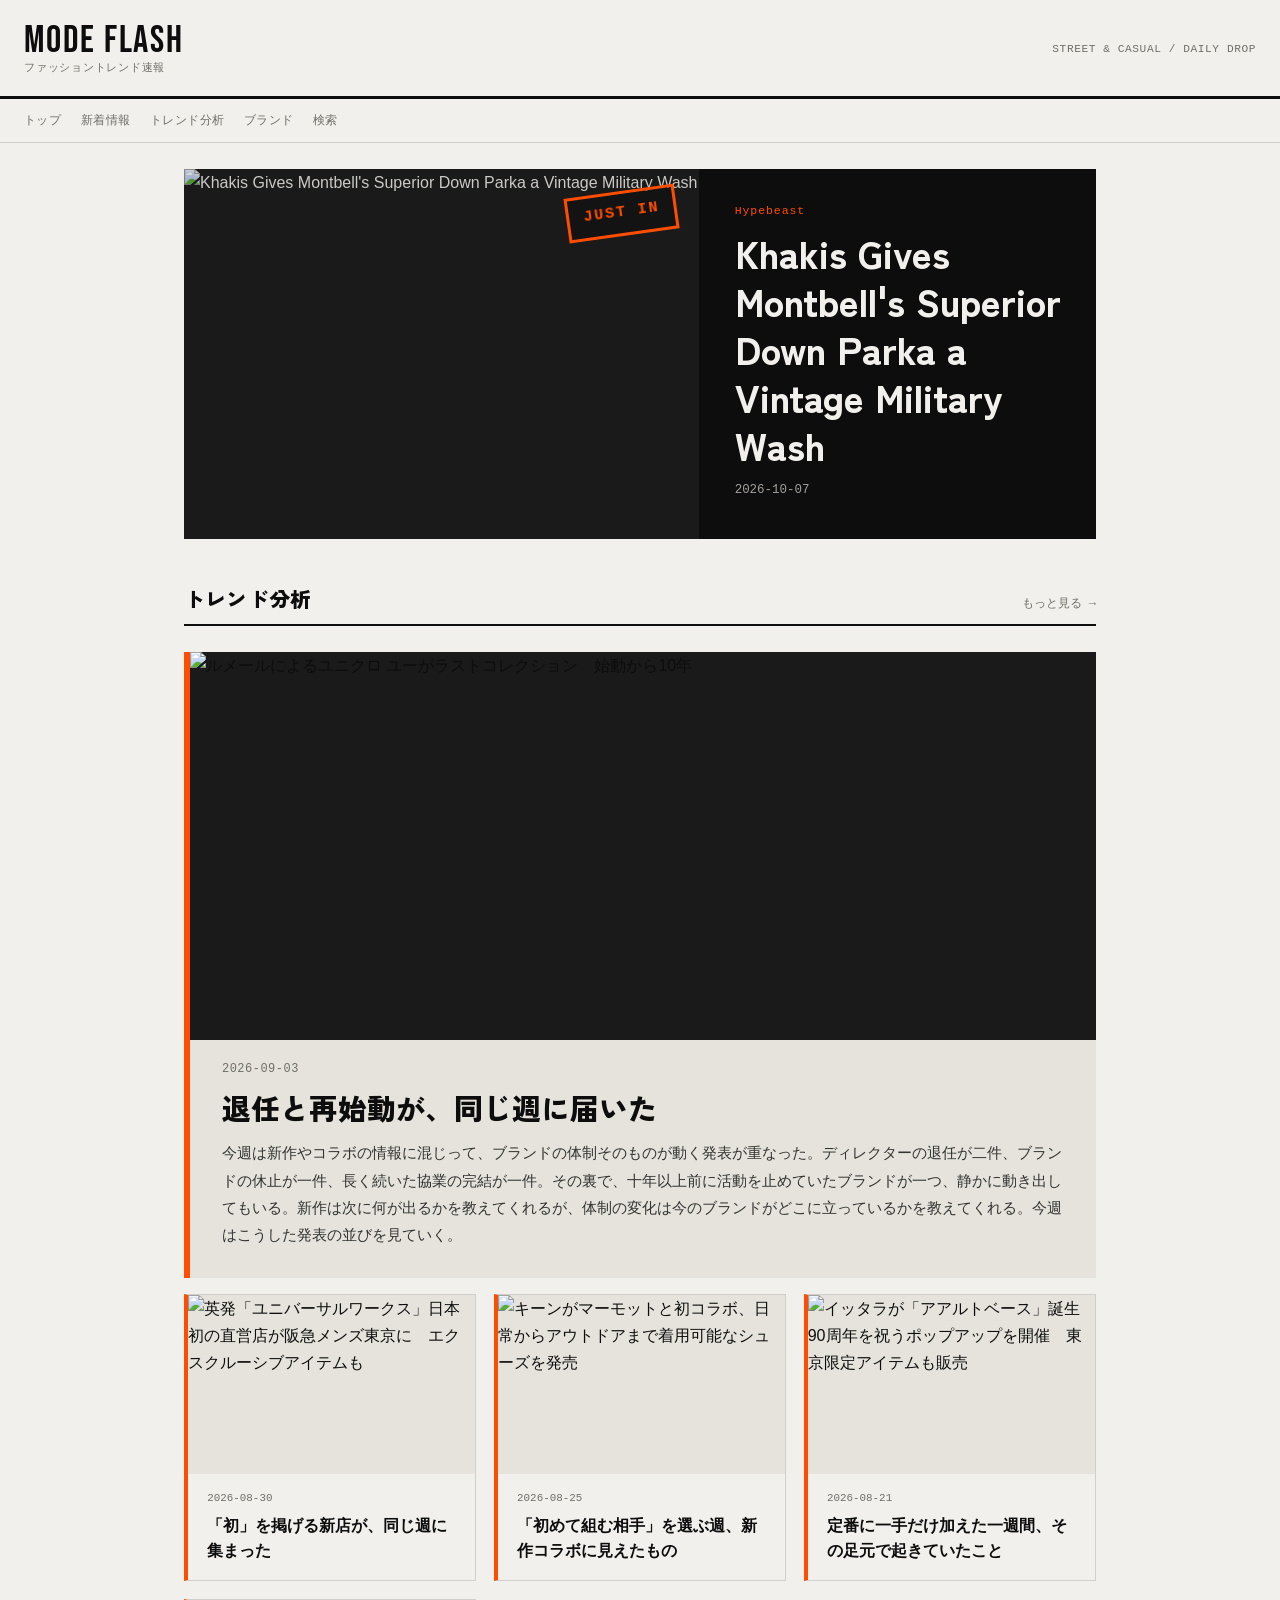
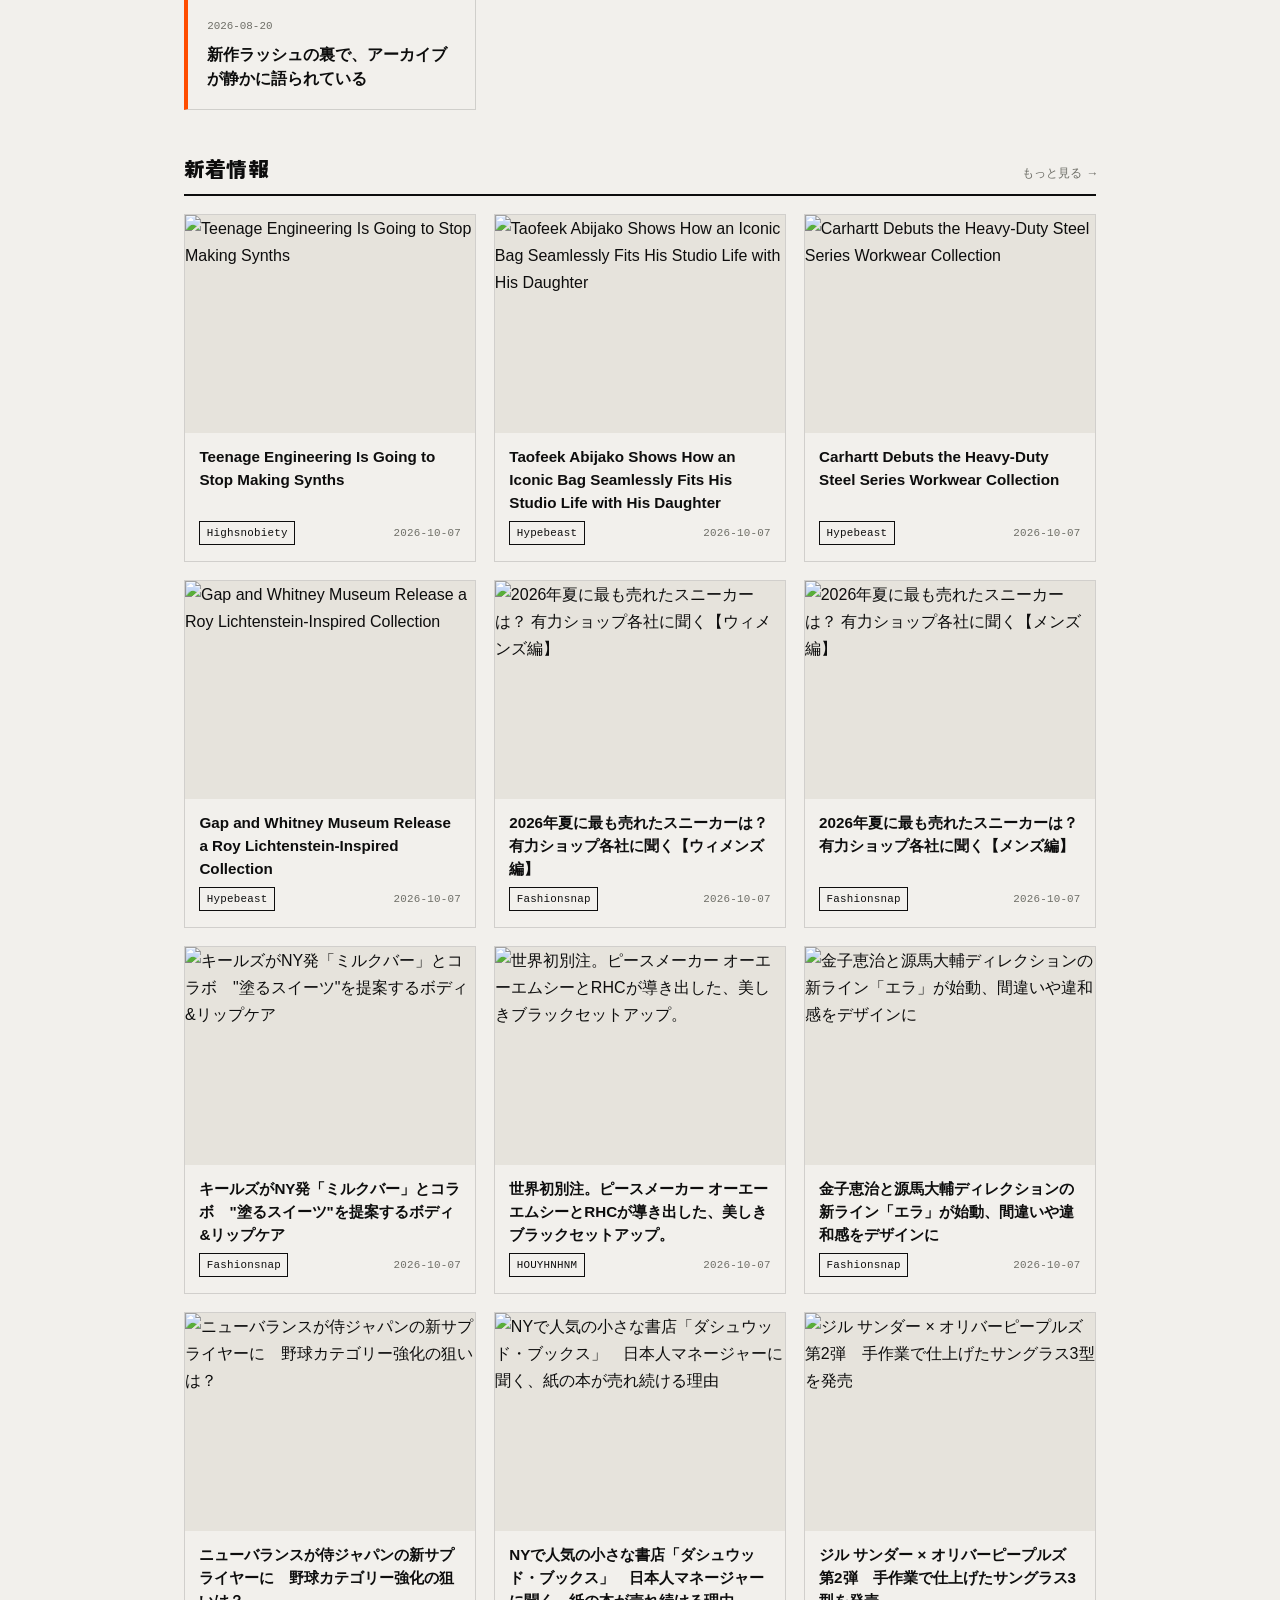
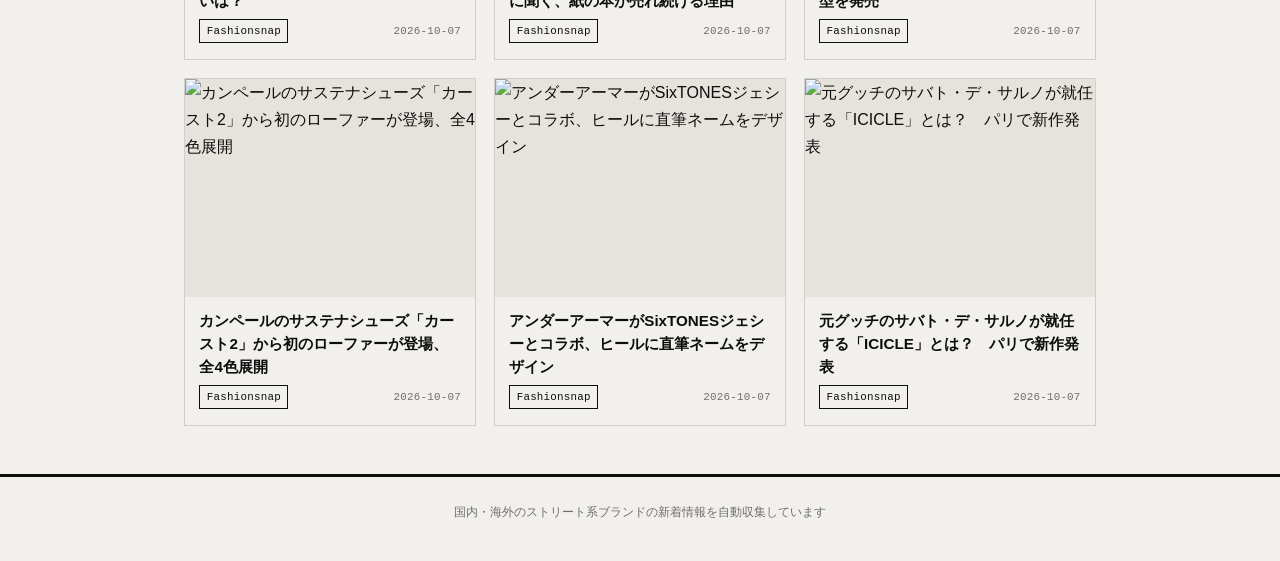
==== docs/index.html @ 109016de "chore: update feed data and rebuild site" ====
<!doctype html>
<html lang="ja">
<head>
<meta charset="utf-8">
<meta name="viewport" content="width=device-width, initial-scale=1">
<title>MODE FLASH | ファッショントレンド速報</title>
<link rel="preconnect" href="https://fonts.googleapis.com">
<link rel="preconnect" href="https://fonts.gstatic.com" crossorigin>
<link href="https://fonts.googleapis.com/css2?family=Bebas+Neue&family=Zen+Kaku+Gothic+New:wght@900&display=swap" rel="stylesheet">
<link rel="stylesheet" href="static/style.css">
<noscript><style>.section-head{opacity:1!important;transform:none!important;}</style></noscript>
</head>
<body>
<header class="site-header">
  <a class="brand" href="index.html">
    <span class="brand-en">MODE FLASH</span>
    <span class="brand-ja">ファッショントレンド速報</span>
  </a>
  <span class="tagline">STREET &amp; CASUAL / DAILY DROP</span>
</header>
<nav class="site-nav">
  <a href="index.html">トップ</a>
  <a href="feed.html">新着情報</a>
  <a href="trends/index.html">トレンド分析</a>
  <a href="brands.html">ブランド</a>
  <a href="search.html">検索</a>
</nav>
<main>



<a class="hero" href="https://hypebeast.com/2026/10/khakis-montbell-superior-down-parka-mist-grey">
  <div class="hero-media">
    <img src="https://image-cdn.hypb.st/https%3A%2F%2Fhypebeast.com%2Fimage%2F2026%2F10%2F07%2Fkhakis-montbell-superior-down-parka-fw26-feature-image.jpg?w=800&amp;cbr=1&amp;q=90&amp;fit=max" alt="Khakis Gives Montbell&#39;s Superior Down Parka a Vintage Military Wash">
    <span class="stamp">JUST IN</span>
  </div>
  <div class="hero-body">
    <div class="eyebrow">Hypebeast</div>
    <h1>Khakis Gives Montbell&#39;s Superior Down Parka a Vintage Military Wash</h1>
    <div class="meta">2026-10-07</div>
  </div>
</a>


<div class="section-head">
  <h2>トレンド分析</h2>
  <a class="more" href="trends/index.html">もっと見る →</a>
</div>

<a class="trend-feature" href="trends/2026-09-03-departures-and-a-return.html">
  
  <div class="trend-feature-media">
    <img src="https://fashionsnap-assets.com/asset/format=auto,fit=crop,width=300,height=300/article/images/2026/08/7647b70d-339c-496a-869c-0d70b490a68e.jpg" alt="ルメールによるユニクロ ユーがラストコレクション　始動から10年">
  </div>
  
  <div class="trend-feature-date">2026-09-03</div>
  <div class="trend-feature-title">退任と再始動が、同じ週に届いた</div>
  <p class="trend-feature-lead">今週は新作やコラボの情報に混じって、ブランドの体制そのものが動く発表が重なった。ディレクターの退任が二件、ブランドの休止が一件、長く続いた協業の完結が一件。その裏で、十年以上前に活動を止めていたブランドが一つ、静かに動き出してもいる。新作は次に何が出るかを教えてくれるが、体制の変化は今のブランドがどこに立っているかを教えてくれる。今週はこうした発表の並びを見ていく。</p>
</a>

<div class="trend-grid trend-grid-sub">

  <a class="trend-card" href="trends/2026-08-30-new-store-firsts.html">
    
    <div class="trend-card-media">
      <img src="https://fashionsnap-assets.com/asset/format=auto,fit=crop,width=300,height=300/article/images/2026/08/5761f902-e6f3-4b2c-84cb-f941f22e2ea0.jpg" alt="英発「ユニバーサルワークス」日本初の直営店が阪急メンズ東京に　エクスクルーシブアイテムも">
    </div>
    
    <div class="trend-date">2026-08-30</div>
    <div class="trend-title">「初」を掲げる新店が、同じ週に集まった</div>
  </a>

  <a class="trend-card" href="trends/2026-08-25-first-time-partners.html">
    
    <div class="trend-card-media">
      <img src="https://fashionsnap-assets.com/asset/format=auto,fit=crop,width=300,height=300/article/images/2026/08/4757ddfc-91b9-437f-a476-ecc359ba620a.jpg" alt="キーンがマーモットと初コラボ、日常からアウトドアまで着用可能なシューズを発売">
    </div>
    
    <div class="trend-date">2026-08-25</div>
    <div class="trend-title">「初めて組む相手」を選ぶ週、新作コラボに見えたもの</div>
  </a>

  <a class="trend-card" href="trends/2026-08-21-standard-revisited.html">
    
    <div class="trend-card-media">
      <img src="https://fashionsnap-assets.com/asset/format=auto,fit=crop,width=300,height=300/article/images/2026/08/378878a3-6086-4405-aa85-360e7c5d0006.jpeg" alt="イッタラが「アアルトベース」誕生90周年を祝うポップアップを開催　東京限定アイテムも販売">
    </div>
    
    <div class="trend-date">2026-08-21</div>
    <div class="trend-title">定番に一手だけ加えた一週間、その足元で起きていたこと</div>
  </a>

  <a class="trend-card" href="trends/2026-08-20-archive-revival.html">
    
    <div class="trend-date">2026-08-20</div>
    <div class="trend-title">新作ラッシュの裏で、アーカイブが静かに語られている</div>
  </a>

</div>



<div class="section-head">
  <h2>新着情報</h2>
  <a class="more" href="feed.html">もっと見る →</a>
</div>
<div class="card-grid">

  <a class="card" href="https://www.highsnobiety.com/p/teenage-engineering-interview/">
    <div class="thumb">
      <img src="https://www.highsnobiety.com/static-assets/dato/1791379503-260609-te0754.jpg" alt="Teenage Engineering Is Going to Stop Making Synths">
    </div>
    <div class="card-body">
      <div class="card-title">Teenage Engineering Is Going to Stop Making Synths</div>
      <div class="card-meta">
        <span class="source-badge">Highsnobiety</span>
        <span>2026-10-07</span>
      </div>
    </div>
  </a>

  <a class="card" href="https://hypebeast.com/2026/10/target-taofeek-abijakot-family-life">
    <div class="thumb">
      <img src="https://image-cdn.hypb.st/https%3A%2F%2Fhypebeast.com%2Fimage%2F2026%2F10%2F02%2Ftarget-taofeek-main.jpg?w=800&amp;cbr=1&amp;q=90&amp;fit=max" alt="Taofeek Abijako Shows How an Iconic Bag Seamlessly Fits His Studio Life with His Daughter">
    </div>
    <div class="card-body">
      <div class="card-title">Taofeek Abijako Shows How an Iconic Bag Seamlessly Fits His Studio Life with His Daughter</div>
      <div class="card-meta">
        <span class="source-badge">Hypebeast</span>
        <span>2026-10-07</span>
      </div>
    </div>
  </a>

  <a class="card" href="https://hypebeast.com/2026/10/carhartt-heavy-duty-steel-series-workwear-collection-release-info">
    <div class="thumb">
      <img src="https://image-cdn.hypb.st/https%3A%2F%2Fhypebeast.com%2Fimage%2F2026%2F10%2F07%2Fcarhartt-heavy-duty-steel-series-workwear-collection-release-info-000.jpg?w=800&amp;cbr=1&amp;q=90&amp;fit=max" alt="Carhartt Debuts the Heavy-Duty Steel Series Workwear Collection">
    </div>
    <div class="card-body">
      <div class="card-title">Carhartt Debuts the Heavy-Duty Steel Series Workwear Collection</div>
      <div class="card-meta">
        <span class="source-badge">Hypebeast</span>
        <span>2026-10-07</span>
      </div>
    </div>
  </a>

  <a class="card" href="https://hypebeast.com/2026/10/gap-roy-lichtenstein-whitney-museum-like-new-collaboration-collection">
    <div class="thumb">
      <img src="https://image-cdn.hypb.st/https%3A%2F%2Fhypebeast.com%2Fimage%2F2026%2F10%2F07%2Fgap-whitney-roy-lichtenstein-like-new-collaboration-collection-0-1.jpg?w=800&amp;cbr=1&amp;q=90&amp;fit=max" alt="Gap and Whitney Museum Release a Roy Lichtenstein-Inspired Collection">
    </div>
    <div class="card-body">
      <div class="card-title">Gap and Whitney Museum Release a Roy Lichtenstein-Inspired Collection</div>
      <div class="card-meta">
        <span class="source-badge">Hypebeast</span>
        <span>2026-10-07</span>
      </div>
    </div>
  </a>

  <a class="card" href="https://www.fashionsnap.com/article/best-sneaker-womens-summer-2026/">
    <div class="thumb">
      <img src="https://fashionsnap-assets.com/asset/format=auto,fit=crop,width=300,height=300/article/images/2026/10/25521c86-9dfc-4852-aed3-4a04645b6afc.jpg" alt="2026年夏に最も売れたスニーカーは？ 有力ショップ各社に聞く【ウィメンズ編】">
    </div>
    <div class="card-body">
      <div class="card-title">2026年夏に最も売れたスニーカーは？ 有力ショップ各社に聞く【ウィメンズ編】</div>
      <div class="card-meta">
        <span class="source-badge">Fashionsnap</span>
        <span>2026-10-07</span>
      </div>
    </div>
  </a>

  <a class="card" href="https://www.fashionsnap.com/article/best-sneaker-mens-summer-2026/">
    <div class="thumb">
      <img src="https://fashionsnap-assets.com/asset/format=auto,fit=crop,width=300,height=300/article/images/2026/10/d02b486d-cf84-4b45-bb8b-ba0692fa86be.jpg" alt="2026年夏に最も売れたスニーカーは？ 有力ショップ各社に聞く【メンズ編】">
    </div>
    <div class="card-body">
      <div class="card-title">2026年夏に最も売れたスニーカーは？ 有力ショップ各社に聞く【メンズ編】</div>
      <div class="card-meta">
        <span class="source-badge">Fashionsnap</span>
        <span>2026-10-07</span>
      </div>
    </div>
  </a>

  <a class="card" href="https://www.fashionsnap.com/article/2026-10-07/kiehls-milkbar/">
    <div class="thumb">
      <img src="https://fashionsnap-assets.com/asset/format=auto,fit=crop,width=300,height=300/article/images/2026/10/ec2c54c6-b2ce-4db8-884e-1ccb0638b43b.jpg" alt="キールズがNY発「ミルクバー」とコラボ　&#34;塗るスイーツ&#34;を提案するボディ&amp;リップケア">
    </div>
    <div class="card-body">
      <div class="card-title">キールズがNY発「ミルクバー」とコラボ　&#34;塗るスイーツ&#34;を提案するボディ&amp;リップケア</div>
      <div class="card-meta">
        <span class="source-badge">Fashionsnap</span>
        <span>2026-10-07</span>
      </div>
    </div>
  </a>

  <a class="card" href="https://www.houyhnhnm.jp/news/1178038/">
    <div class="thumb">
      <img src="https://www.houyhnhnm.jp/wp-content/uploads/2026/10/72206680db7ab1e046c4501d872b1155.jpeg" alt="世界初別注。ピースメーカー オーエーエムシーとRHCが導き出した、美しきブラックセットアップ。">
    </div>
    <div class="card-body">
      <div class="card-title">世界初別注。ピースメーカー オーエーエムシーとRHCが導き出した、美しきブラックセットアップ。</div>
      <div class="card-meta">
        <span class="source-badge">HOUYHNHNM</span>
        <span>2026-10-07</span>
      </div>
    </div>
  </a>

  <a class="card" href="https://www.fashionsnap.com/article/2026-10-07/erra-va-2026/">
    <div class="thumb">
      <img src="https://fashionsnap-assets.com/asset/format=auto,fit=crop,width=300,height=300/article/images/2026/10/6e197a2f-1177-4415-95a3-243e82619def.jpg" alt="金子恵治と源馬大輔ディレクションの新ライン「エラ」が始動、間違いや違和感をデザインに">
    </div>
    <div class="card-body">
      <div class="card-title">金子恵治と源馬大輔ディレクションの新ライン「エラ」が始動、間違いや違和感をデザインに</div>
      <div class="card-meta">
        <span class="source-badge">Fashionsnap</span>
        <span>2026-10-07</span>
      </div>
    </div>
  </a>

  <a class="card" href="https://www.fashionsnap.com/article/new-balance-samurai-japan-baseball-strategy/">
    <div class="thumb">
      <img src="https://fashionsnap-assets.com/asset/format=auto,fit=crop,width=300,height=300/article/images/2026/10/aed9b1b4-07b4-420d-a4da-232167e3c51b.jpg" alt="ニューバランスが侍ジャパンの新サプライヤーに　野球カテゴリー強化の狙いは？">
    </div>
    <div class="card-body">
      <div class="card-title">ニューバランスが侍ジャパンの新サプライヤーに　野球カテゴリー強化の狙いは？</div>
      <div class="card-meta">
        <span class="source-badge">Fashionsnap</span>
        <span>2026-10-07</span>
      </div>
    </div>
  </a>

  <a class="card" href="https://www.fashionsnap.com/article/2026-10-07/dashwood-books/">
    <div class="thumb">
      <img src="https://fashionsnap-assets.com/asset/format=auto,fit=crop,width=300,height=300/article/images/2026/10/de37266c-c114-4724-ad83-0027e695c81d.jpg" alt="NYで人気の小さな書店「ダシュウッド・ブックス」　日本人マネージャーに聞く、紙の本が売れ続ける理由">
    </div>
    <div class="card-body">
      <div class="card-title">NYで人気の小さな書店「ダシュウッド・ブックス」　日本人マネージャーに聞く、紙の本が売れ続ける理由</div>
      <div class="card-meta">
        <span class="source-badge">Fashionsnap</span>
        <span>2026-10-07</span>
      </div>
    </div>
  </a>

  <a class="card" href="https://www.fashionsnap.com/article/2026-10-07/jil-sander-oliver-peoples-collaboration/">
    <div class="thumb">
      <img src="https://fashionsnap-assets.com/asset/format=auto,fit=crop,width=300,height=300/article/images/2026/10/62cb90cd-309a-4bb9-a567-78fce1f3a6b8.jpg" alt="ジル サンダー × オリバーピープルズ第2弾　手作業で仕上げたサングラス3型を発売">
    </div>
    <div class="card-body">
      <div class="card-title">ジル サンダー × オリバーピープルズ第2弾　手作業で仕上げたサングラス3型を発売</div>
      <div class="card-meta">
        <span class="source-badge">Fashionsnap</span>
        <span>2026-10-07</span>
      </div>
    </div>
  </a>

  <a class="card" href="https://www.fashionsnap.com/article/2026-10-07/camper-karst2-2026/">
    <div class="thumb">
      <img src="https://fashionsnap-assets.com/asset/format=auto,fit=crop,width=300,height=300/article/images/2026/10/f20ce1d7-c0a2-4d4c-8d8e-5c58eec3ec63.jpg" alt="カンペールのサステナシューズ「カースト2」から初のローファーが登場、全4色展開">
    </div>
    <div class="card-body">
      <div class="card-title">カンペールのサステナシューズ「カースト2」から初のローファーが登場、全4色展開</div>
      <div class="card-meta">
        <span class="source-badge">Fashionsnap</span>
        <span>2026-10-07</span>
      </div>
    </div>
  </a>

  <a class="card" href="https://www.fashionsnap.com/article/2026-10-07/underarmour-jesse-shoes/">
    <div class="thumb">
      <img src="https://fashionsnap-assets.com/asset/format=auto,fit=crop,width=300,height=300/article/images/2026/10/d5bc035e-5b51-4892-a312-3d5a40001b34.jpg" alt="アンダーアーマーがSixTONESジェシーとコラボ、ヒールに直筆ネームをデザイン">
    </div>
    <div class="card-body">
      <div class="card-title">アンダーアーマーがSixTONESジェシーとコラボ、ヒールに直筆ネームをデザイン</div>
      <div class="card-meta">
        <span class="source-badge">Fashionsnap</span>
        <span>2026-10-07</span>
      </div>
    </div>
  </a>

  <a class="card" href="https://www.fashionsnap.com/article/icicle-2027ss-report/">
    <div class="thumb">
      <img src="https://fashionsnap-assets.com/asset/format=auto,fit=crop,width=300,height=300/article/images/2026/10/ff9d595d-8291-44be-a636-e0ee6a9bd73a.jpg" alt="元グッチのサバト・デ・サルノが就任する「ICICLE」とは？　パリで新作発表">
    </div>
    <div class="card-body">
      <div class="card-title">元グッチのサバト・デ・サルノが就任する「ICICLE」とは？　パリで新作発表</div>
      <div class="card-meta">
        <span class="source-badge">Fashionsnap</span>
        <span>2026-10-07</span>
      </div>
    </div>
  </a>

</div>


</main>
<footer class="site-footer">
  国内・海外のストリート系ブランドの新着情報を自動収集しています
</footer>
<script src="static/main.js" defer></script>
</body>
</html>
---- docs/static/style.css ----
/* ファッショントレンド速報 — ストリート・エディトリアル系デザイン
   値札・検品スタンプなど、リテールの実物モチーフを土台にしている。 */

:root {
  --ink: #0d0d0d;
  --paper: #f2f0ec;
  --paper-dim: #e6e3dc;
  --accent: #ff4d00;
  --mute: #6f6f68;
  --line: rgba(13, 13, 13, 0.14);
  --line-on-ink: rgba(242, 240, 236, 0.18);

  --display: "Zen Kaku Gothic New", "Hiragino Sans", "Yu Gothic UI", "Helvetica Neue", sans-serif;
  --body: "Hiragino Kaku Gothic ProN", "Yu Gothic", "Helvetica Neue", sans-serif;
  --mono: "SF Mono", "Menlo", "Courier New", monospace;
  --wordmark: "Bebas Neue", "Zen Kaku Gothic New", sans-serif;

  --icon-no-image: url("data:image/svg+xml,%3Csvg xmlns='http://www.w3.org/2000/svg' viewBox='0 0 24 24' fill='none' stroke='black' stroke-width='1.6' stroke-linecap='round' stroke-linejoin='round'%3E%3Crect x='3' y='5' width='18' height='14' rx='2'/%3E%3Ccircle cx='8.5' cy='10' r='1.6'/%3E%3Cpath d='M21 16l-5.5-5.5a2 2 0 0 0-2.8 0L3 19'/%3E%3C/svg%3E");
}

* {
  box-sizing: border-box;
}

html {
  -webkit-text-size-adjust: 100%;
}

body {
  margin: 0;
  background: var(--paper);
  color: var(--ink);
  font-family: var(--body);
  line-height: 1.7;
  -webkit-font-smoothing: antialiased;
}

a {
  color: inherit;
}

img {
  max-width: 100%;
  display: block;
}

/* ---- ヘッダー ---- */

.site-header {
  display: flex;
  align-items: baseline;
  justify-content: space-between;
  gap: 1rem;
  padding: 1.4rem 1.5rem;
  border-bottom: 3px solid var(--ink);
}

.site-header a.brand {
  display: flex;
  flex-direction: column;
  gap: 0.15rem;
  line-height: 1;
  text-decoration: none;
  color: var(--ink);
}

.brand-en {
  font-family: var(--wordmark);
  font-weight: 400;
  font-size: clamp(1.7rem, 3.4vw, 2.4rem);
  letter-spacing: 0.05em;
}

.brand-ja {
  font-family: var(--mono);
  font-size: 0.68rem;
  letter-spacing: 0.07em;
  color: var(--mute);
}

.site-header .tagline {
  font-family: var(--mono);
  font-size: 0.7rem;
  color: var(--mute);
  letter-spacing: 0.05em;
  white-space: nowrap;
}

.site-nav {
  display: flex;
  gap: 1.2rem;
  padding: 0.7rem 1.5rem;
  font-family: var(--mono);
  font-size: 0.75rem;
  letter-spacing: 0.04em;
  border-bottom: 1px solid var(--line);
}

.site-nav a {
  text-decoration: none;
  color: var(--mute);
}

.site-nav a:hover,
.site-nav a:focus-visible {
  color: var(--accent);
}

main {
  max-width: 960px;
  margin: 0 auto;
  padding: 0 1.5rem;
}

/* ---- セクション見出し ---- */

.section-head {
  display: flex;
  align-items: baseline;
  justify-content: space-between;
  gap: 1rem;
  margin: 2.6rem 0 1.1rem;
  padding-bottom: 0.5rem;
  border-bottom: 2px solid var(--ink);
  opacity: 0.4;
  transform: translateX(-16px);
  transition: opacity 0.5s ease, transform 0.5s ease;
}

.section-head.is-visible {
  opacity: 1;
  transform: translateX(0);
}

@media (prefers-reduced-motion: reduce) {
  .section-head {
    opacity: 1;
    transform: none;
    transition: none;
  }
}

.section-head h2 {
  margin: 0;
  font-family: var(--display);
  font-weight: 900;
  font-size: 1.3rem;
  letter-spacing: 0.01em;
}

.section-head .more {
  font-family: var(--mono);
  font-size: 0.75rem;
  color: var(--mute);
  text-decoration: none;
  white-space: nowrap;
}

.section-head .more:hover,
.section-head .more:focus-visible {
  color: var(--accent);
}

/* ---- ヒーロー（最新1件） ---- */

.hero {
  position: relative;
  margin-top: 1.6rem;
  background: var(--ink);
  color: var(--paper);
  overflow: hidden;
  text-decoration: none;
  display: grid;
  grid-template-columns: 1.3fr 1fr;
  align-items: stretch;
}

.hero .hero-media {
  position: relative;
  min-height: 340px;
  background: #1a1a1a;
}

.hero .hero-media img {
  width: 100%;
  height: 100%;
  object-fit: cover;
  opacity: 0.82;
}

.hero .hero-body {
  padding: 2rem 2.2rem 2.4rem;
  display: flex;
  flex-direction: column;
  justify-content: center;
}

@media (max-width: 720px) {
  .hero {
    grid-template-columns: 1fr;
  }

  .hero .hero-media {
    aspect-ratio: 4 / 3;
    min-height: 0;
  }
}

.hero .eyebrow {
  font-family: var(--mono);
  font-size: 0.72rem;
  letter-spacing: 0.08em;
  color: var(--accent);
}

.hero h1 {
  margin: 0.5rem 0 0.7rem;
  font-family: var(--display);
  font-weight: 900;
  font-size: clamp(1.5rem, 4vw, 2.4rem);
  line-height: 1.25;
}

.hero .meta {
  font-family: var(--mono);
  font-size: 0.78rem;
  color: rgba(242, 240, 236, 0.65);
}

/* ---- トップページ: トレンド分析フィーチャーカード ---- */

.trend-feature {
  display: block;
  margin-top: 1.6rem;
  padding: 1.8rem 2rem;
  background: var(--paper-dim);
  border-left: 6px solid var(--accent);
  text-decoration: none;
  color: var(--ink);
  transition: transform 0.18s ease;
}

.trend-feature:hover,
.trend-feature:focus-visible {
  transform: translateY(-3px);
}

.trend-feature-date {
  font-family: var(--mono);
  font-size: 0.75rem;
  color: var(--mute);
  letter-spacing: 0.04em;
}

.trend-feature-media {
  margin: -1.8rem -2rem 1.2rem;
  aspect-ratio: 21 / 9;
  overflow: hidden;
  background: #1a1a1a;
}

.trend-feature-media img {
  width: 100%;
  height: 100%;
  object-fit: cover;
}

.trend-feature-title {
  font-family: var(--display);
  font-weight: 900;
  font-size: clamp(1.3rem, 3vw, 1.8rem);
  line-height: 1.3;
  margin: 0.6rem 0 0.8rem;
}

.trend-feature-lead {
  margin: 0;
  font-size: 0.95rem;
  color: #333;
  line-height: 1.8;
}

.trend-grid-sub {
  margin-top: 1rem;
}

/* ---- NEWスタンプ（サイン要素） ---- */

.stamp {
  position: absolute;
  top: 0.9rem;
  right: 0.9rem;
  transform: rotate(-8deg);
  border: 2px solid var(--accent);
  color: var(--accent);
  font-family: var(--mono);
  font-weight: 700;
  font-size: 0.68rem;
  letter-spacing: 0.12em;
  padding: 0.18rem 0.5rem;
  background: rgba(13, 13, 13, 0.55);
  pointer-events: none;
}

.card .stamp {
  background: var(--paper);
}

.hero .stamp {
  top: 1.4rem;
  right: 1.4rem;
  font-size: 0.95rem;
  padding: 0.4rem 0.9rem;
  border-width: 3px;
  animation: stamp-drop 0.7s cubic-bezier(0.34, 1.56, 0.64, 1) both;
}

@keyframes stamp-drop {
  0% {
    transform: translateY(-160px) rotate(-8deg) scale(1.5);
    opacity: 0;
  }
  60% {
    opacity: 1;
  }
  100% {
    transform: translateY(0) rotate(-8deg) scale(1);
    opacity: 1;
  }
}

@media (prefers-reduced-motion: reduce) {
  .hero .stamp {
    animation: none;
  }
}

/* ---- カードグリッド（新着情報） ---- */

.card-grid {
  display: grid;
  grid-template-columns: repeat(auto-fill, minmax(220px, 1fr));
  gap: 1.1rem;
}

.card {
  position: relative;
  display: flex;
  flex-direction: column;
  background: var(--paper);
  border: 1px solid var(--line);
  text-decoration: none;
  color: var(--ink);
  transition: transform 0.18s ease, border-color 0.12s ease;
}

.card:hover,
.card:focus-visible {
  border-color: var(--ink);
}

.card:nth-child(3n+1):hover,
.card:nth-child(3n+1):focus-visible {
  transform: rotate(-1.6deg) translateY(-3px);
}

.card:nth-child(3n+2):hover,
.card:nth-child(3n+2):focus-visible {
  transform: rotate(1.2deg) translateY(-3px);
}

.card:nth-child(3n):hover,
.card:nth-child(3n):focus-visible {
  transform: rotate(-0.9deg) translateY(-3px);
}

.card .thumb {
  aspect-ratio: 4 / 3;
  background: var(--paper-dim);
  overflow: hidden;
  position: relative;
}

.card .thumb img {
  width: 100%;
  height: 100%;
  object-fit: cover;
}

.card .thumb.no-image::after {
  content: "";
  position: absolute;
  inset: 0;
  margin: auto;
  width: 28px;
  height: 28px;
  background-color: var(--mute);
  mask-image: var(--icon-no-image);
  -webkit-mask-image: var(--icon-no-image);
  mask-repeat: no-repeat;
  -webkit-mask-repeat: no-repeat;
  mask-size: contain;
  -webkit-mask-size: contain;
}

.card .card-body {
  padding: 0.85rem 0.9rem 1rem;
  display: flex;
  flex-direction: column;
  gap: 0.4rem;
  flex: 1;
}

.card .card-title {
  font-weight: 700;
  font-size: 0.95rem;
  line-height: 1.5;
}

.card .card-meta {
  margin-top: auto;
  display: flex;
  align-items: center;
  justify-content: space-between;
  font-family: var(--mono);
  font-size: 0.68rem;
  color: var(--mute);
  letter-spacing: 0.02em;
}

.source-badge {
  border: 1px solid var(--ink);
  padding: 0.12rem 0.4rem;
  color: var(--ink);
}

.card .card-excerpt {
  font-size: 0.82rem;
  color: var(--mute);
  line-height: 1.6;
  margin: 0;
}

/* ---- 新着一覧ページ（feed.html）: ソース別セクション分け ---- */

.feed-toc {
  display: flex;
  flex-wrap: wrap;
  gap: 0.6rem;
  margin: 1.2rem 0 0;
}

.feed-toc a {
  font-family: var(--mono);
  font-size: 0.75rem;
  letter-spacing: 0.03em;
  text-decoration: none;
  color: var(--ink);
  border: 1px solid var(--line);
  padding: 0.3rem 0.7rem;
}

.feed-toc a:hover,
.feed-toc a:focus-visible {
  border-color: var(--accent);
  color: var(--accent);
}

.feed-source-head {
  margin-top: 2.2rem;
  scroll-margin-top: 1rem;
}

/* ---- 新着一覧ページ（feed.html）: 1カラムの詳しめリスト ---- */

.feed-list {
  display: flex;
  flex-direction: column;
  gap: 1.4rem;
  padding: 1.6rem 0 3rem;
}

.feed-item {
  display: grid;
  grid-template-columns: 132px 1fr;
  gap: 1rem;
  padding-bottom: 1.4rem;
  border-bottom: 1px solid var(--line);
}

.feed-item .thumb {
  aspect-ratio: 4 / 3;
  background: var(--paper-dim);
  overflow: hidden;
  position: relative;
}

.feed-item .thumb img {
  width: 100%;
  height: 100%;
  object-fit: cover;
}

.feed-item .thumb.no-image::after {
  content: "";
  position: absolute;
  inset: 0;
  margin: auto;
  width: 22px;
  height: 22px;
  background-color: var(--mute);
  mask-image: var(--icon-no-image);
  -webkit-mask-image: var(--icon-no-image);
  mask-repeat: no-repeat;
  -webkit-mask-repeat: no-repeat;
  mask-size: contain;
  -webkit-mask-size: contain;
}

.feed-item .title {
  font-weight: 700;
  font-size: 1.02rem;
  text-decoration: none;
  color: var(--ink);
}

.feed-item .title:hover,
.feed-item .title:focus-visible {
  color: var(--accent);
}

.feed-item .meta {
  margin: 0.35rem 0 0.5rem;
  font-family: var(--mono);
  font-size: 0.7rem;
  color: var(--mute);
  letter-spacing: 0.02em;
}

.feed-item .excerpt {
  margin: 0;
  font-size: 0.88rem;
  color: #333;
  line-height: 1.7;
}

/* ---- トレンド分析 ---- */

.trend-grid {
  display: grid;
  grid-template-columns: repeat(auto-fill, minmax(240px, 1fr));
  gap: 1.1rem;
}

.trend-card {
  display: block;
  padding: 1.1rem 1.2rem;
  background: var(--paper);
  border: 1px solid var(--line);
  border-left: 4px solid var(--accent);
  text-decoration: none;
  color: var(--ink);
  transition: transform 0.18s ease;
}

.trend-card:nth-child(odd):hover,
.trend-card:nth-child(odd):focus-visible {
  transform: rotate(-1.3deg) translateY(-3px);
}

.trend-card:nth-child(even):hover,
.trend-card:nth-child(even):focus-visible {
  transform: rotate(1.3deg) translateY(-3px);
}

.trend-card .trend-date {
  font-family: var(--mono);
  font-size: 0.68rem;
  color: var(--mute);
}

.trend-card .trend-title {
  margin-top: 0.4rem;
  font-weight: 700;
  font-size: 1.02rem;
  line-height: 1.5;
}

.trend-card-media {
  margin: -1.1rem -1.2rem 0.9rem;
  aspect-ratio: 16 / 10;
  overflow: hidden;
  background: var(--paper-dim);
}

.trend-card-media img {
  width: 100%;
  height: 100%;
  object-fit: cover;
}

.trend-empty {
  padding: 2.2rem 1.4rem;
  border: 1px dashed var(--line);
  text-align: center;
  color: var(--mute);
}

.trend-empty .stamp-inline {
  display: inline-block;
  transform: rotate(-4deg);
  border: 2px solid var(--accent);
  color: var(--accent);
  font-family: var(--mono);
  font-weight: 700;
  font-size: 0.72rem;
  letter-spacing: 0.1em;
  padding: 0.2rem 0.6rem;
  margin-bottom: 0.8rem;
}

.trend-empty p {
  margin: 0.3rem 0 0;
  font-size: 0.88rem;
}

/* ---- トレンド記事詳細（本文） ---- */

.article-meta {
  font-family: var(--mono);
  font-size: 0.75rem;
  color: var(--mute);
  margin-top: 0.4rem;
}

.article-title {
  font-family: var(--display);
  font-weight: 900;
  font-size: clamp(1.4rem, 3.2vw, 2rem);
  line-height: 1.3;
  margin: 1.6rem 0 0.2rem;
}

.article-toc {
  margin: 1.6rem 0 0;
  padding: 1rem 1.2rem;
  background: var(--paper-dim);
  border-left: 4px solid var(--accent);
}

.article-toc-label {
  font-family: var(--mono);
  font-size: 0.68rem;
  letter-spacing: 0.1em;
  color: var(--mute);
  margin-bottom: 0.5rem;
}

.article-toc .toc {
  margin: 0;
}

.article-toc ul {
  margin: 0;
  padding-left: 1.1rem;
  list-style: none;
}

.article-toc li {
  margin: 0.35rem 0;
}

.article-toc a {
  text-decoration: none;
  font-weight: 700;
  font-size: 0.9rem;
}

.article-toc a:hover,
.article-toc a:focus-visible {
  color: var(--accent);
}

.article-image-gallery {
  margin-top: 1.6rem;
}

.article-image-gallery-label {
  font-family: var(--mono);
  font-size: 0.68rem;
  letter-spacing: 0.1em;
  color: var(--mute);
  margin-bottom: 0.6rem;
}

.article-image-grid {
  display: grid;
  grid-template-columns: repeat(auto-fill, minmax(130px, 1fr));
  gap: 0.8rem;
}

.article-image-card {
  position: relative;
  display: block;
  text-decoration: none;
}

.article-image-thumb {
  aspect-ratio: 4 / 3;
  background: var(--paper-dim);
  overflow: hidden;
}

.article-image-thumb img {
  width: 100%;
  height: 100%;
  object-fit: cover;
}

.article-image-card .source-badge {
  position: absolute;
  bottom: 0.4rem;
  left: 0.4rem;
  background: var(--paper);
  font-size: 0.6rem;
}

.article-body {
  margin-top: 1.6rem;
  font-size: 1rem;
  line-height: 1.9;
}

.article-body h2 {
  font-family: var(--display);
  font-weight: 900;
  font-size: 1.25rem;
  margin: 2.2rem 0 0.8rem;
  padding-top: 0.4rem;
  border-top: 2px solid var(--ink);
}

.article-body p {
  margin: 1.1rem 0;
}

.article-body a {
  color: var(--accent);
  text-decoration: underline;
  text-underline-offset: 0.15em;
}

.article-body a:hover,
.article-body a:focus-visible {
  text-decoration-thickness: 2px;
}

/* ---- フッター ---- */

.site-footer {
  margin-top: 3rem;
  padding: 1.6rem 1.5rem 2.4rem;
  border-top: 3px solid var(--ink);
  font-family: var(--mono);
  font-size: 0.72rem;
  color: var(--mute);
  text-align: center;
}

/* ---- レスポンシブ ---- */

@media (max-width: 560px) {
  .feed-item {
    grid-template-columns: 96px 1fr;
  }

  .site-header {
    flex-direction: column;
    align-items: flex-start;
    gap: 0.2rem;
  }
}

/* ---- アクセシビリティ ---- */

a:focus-visible,
.card:focus-visible {
  outline: 2px solid var(--accent);
  outline-offset: 2px;
}

@media (prefers-reduced-motion: reduce) {
  .card,
  .trend-card,
  .trend-feature {
    transition: none;
  }
}
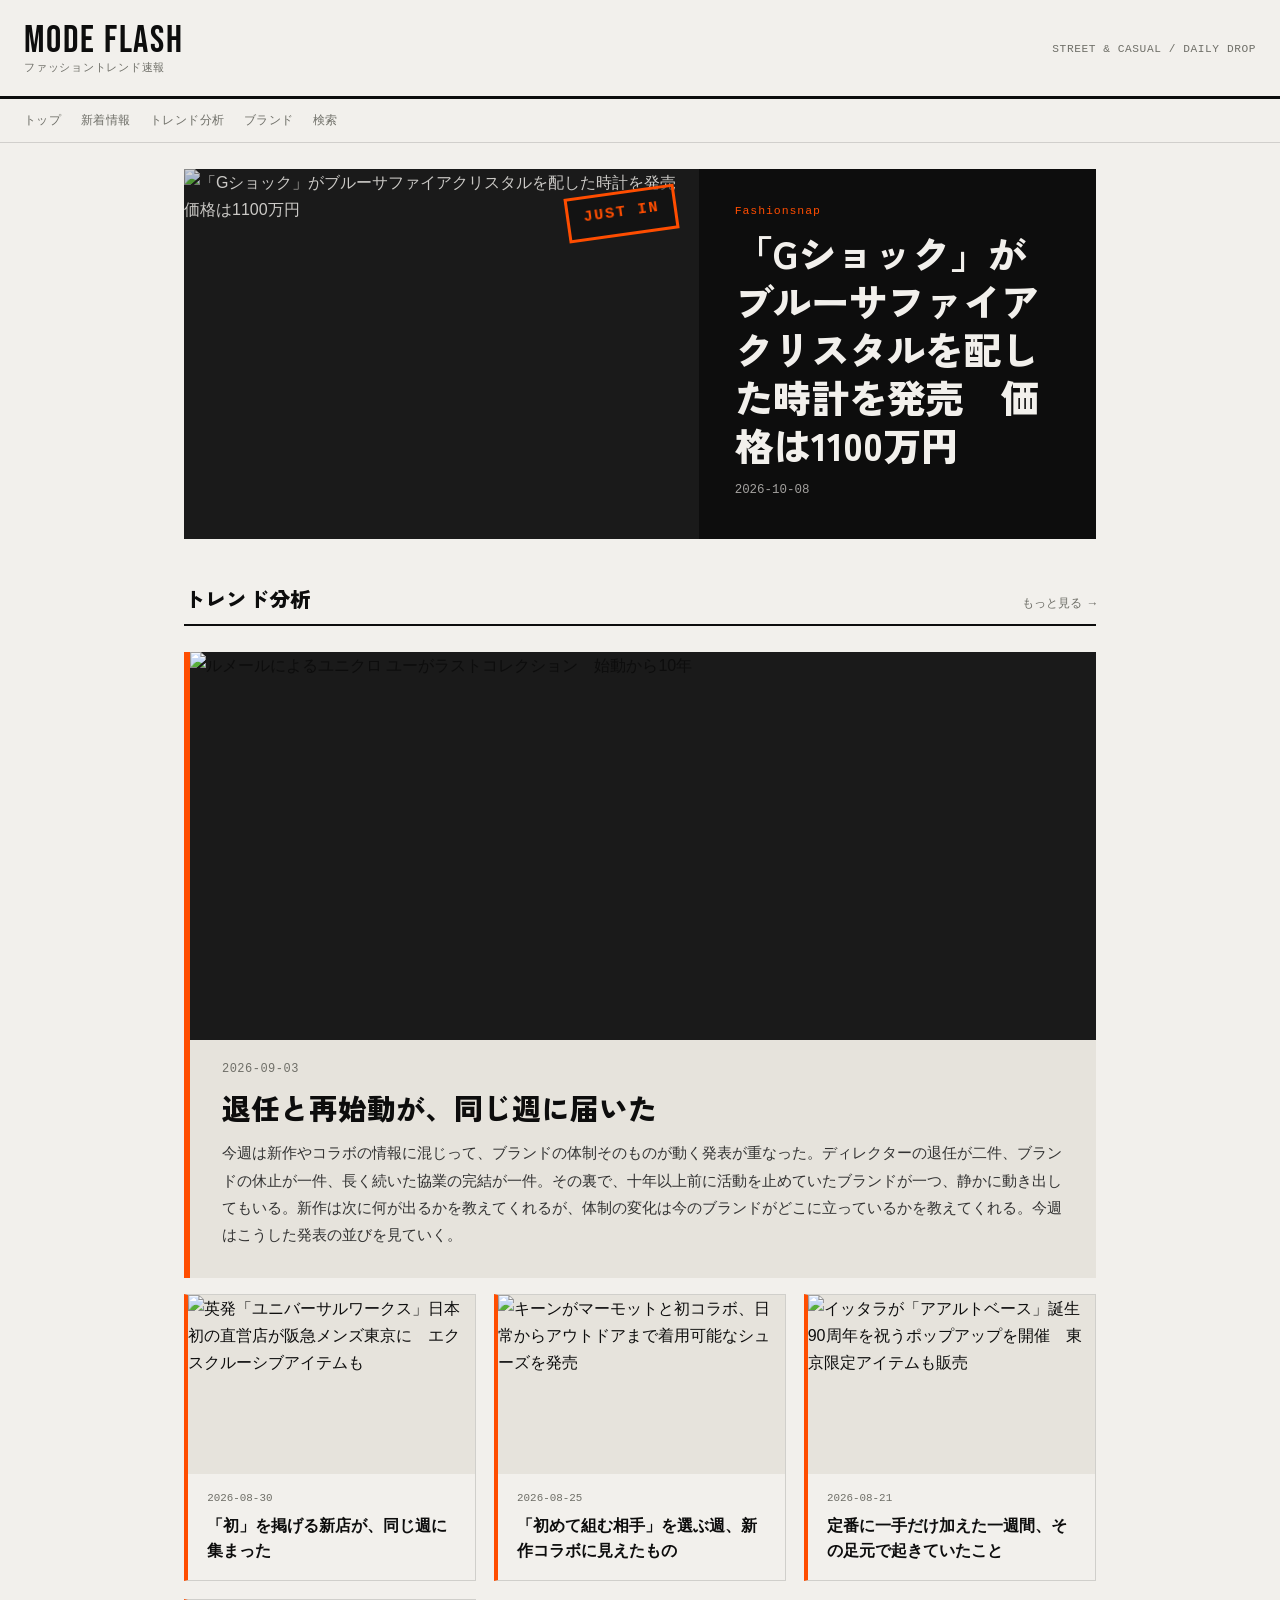
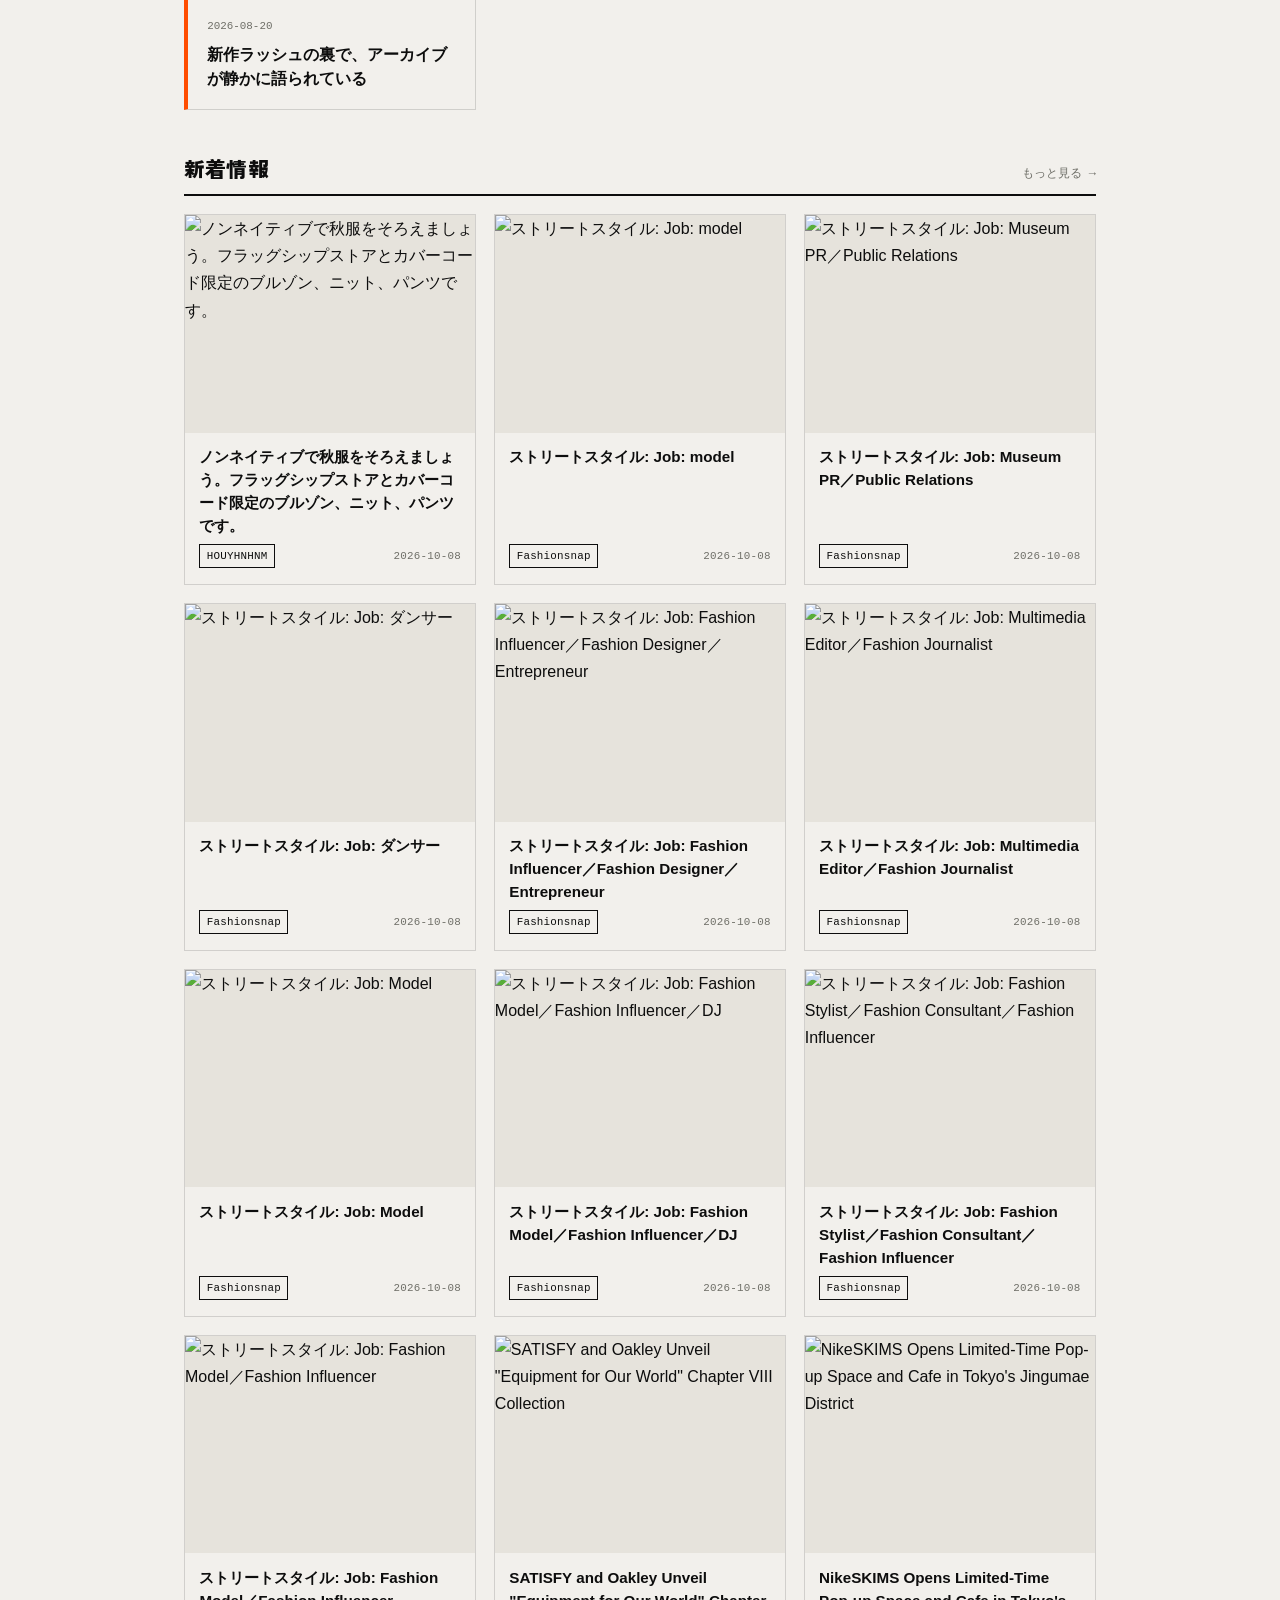
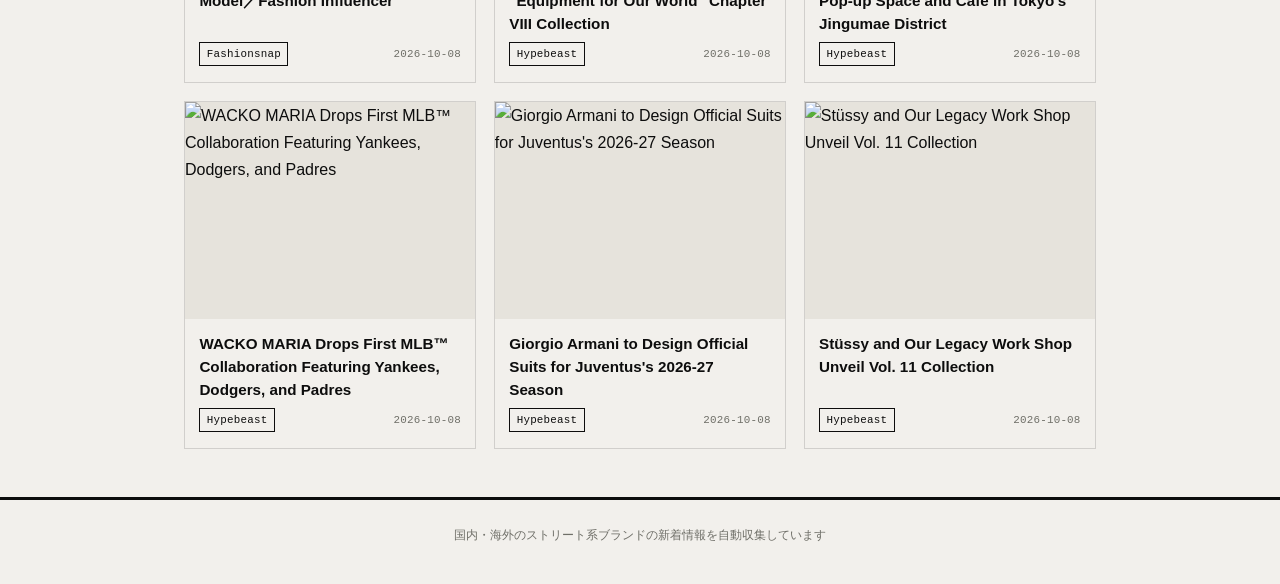
==== commit 5b540f86: "chore: update feed data and rebuild site" ====
--- a/docs/index.html
+++ b/docs/index.html
@@ -29,15 +29,15 @@
 
 
 
-<a class="hero" href="https://hypebeast.com/2026/10/khakis-montbell-superior-down-parka-mist-grey">
+<a class="hero" href="https://www.fashionsnap.com/article/2026-10-08/gshock-mrg-d5000/">
   <div class="hero-media">
-    <img src="https://image-cdn.hypb.st/https%3A%2F%2Fhypebeast.com%2Fimage%2F2026%2F10%2F07%2Fkhakis-montbell-superior-down-parka-fw26-feature-image.jpg?w=800&amp;cbr=1&amp;q=90&amp;fit=max" alt="Khakis Gives Montbell&#39;s Superior Down Parka a Vintage Military Wash">
+    <img src="https://fashionsnap-assets.com/asset/format=auto,fit=crop,width=300,height=300/article/images/2026/10/ff2873a0-4013-4b1e-b964-1dccdfde8040.jpg" alt="「Gショック」がブルーサファイアクリスタルを配した時計を発売　価格は1100万円">
     <span class="stamp">JUST IN</span>
   </div>
   <div class="hero-body">
-    <div class="eyebrow">Hypebeast</div>
-    <h1>Khakis Gives Montbell&#39;s Superior Down Parka a Vintage Military Wash</h1>
-    <div class="meta">2026-10-07</div>
+    <div class="eyebrow">Fashionsnap</div>
+    <h1>「Gショック」がブルーサファイアクリスタルを配した時計を発売　価格は1100万円</h1>
+    <div class="meta">2026-10-08</div>
   </div>
 </a>
 
@@ -106,197 +106,197 @@
 </div>
 <div class="card-grid">
 
-  <a class="card" href="https://www.highsnobiety.com/p/teenage-engineering-interview/">
-    <div class="thumb">
-      <img src="https://www.highsnobiety.com/static-assets/dato/1791379503-260609-te0754.jpg" alt="Teenage Engineering Is Going to Stop Making Synths">
-    </div>
-    <div class="card-body">
-      <div class="card-title">Teenage Engineering Is Going to Stop Making Synths</div>
-      <div class="card-meta">
-        <span class="source-badge">Highsnobiety</span>
-        <span>2026-10-07</span>
-      </div>
-    </div>
-  </a>
-
-  <a class="card" href="https://hypebeast.com/2026/10/target-taofeek-abijakot-family-life">
-    <div class="thumb">
-      <img src="https://image-cdn.hypb.st/https%3A%2F%2Fhypebeast.com%2Fimage%2F2026%2F10%2F02%2Ftarget-taofeek-main.jpg?w=800&amp;cbr=1&amp;q=90&amp;fit=max" alt="Taofeek Abijako Shows How an Iconic Bag Seamlessly Fits His Studio Life with His Daughter">
-    </div>
-    <div class="card-body">
-      <div class="card-title">Taofeek Abijako Shows How an Iconic Bag Seamlessly Fits His Studio Life with His Daughter</div>
-      <div class="card-meta">
-        <span class="source-badge">Hypebeast</span>
-        <span>2026-10-07</span>
-      </div>
-    </div>
-  </a>
-
-  <a class="card" href="https://hypebeast.com/2026/10/carhartt-heavy-duty-steel-series-workwear-collection-release-info">
-    <div class="thumb">
-      <img src="https://image-cdn.hypb.st/https%3A%2F%2Fhypebeast.com%2Fimage%2F2026%2F10%2F07%2Fcarhartt-heavy-duty-steel-series-workwear-collection-release-info-000.jpg?w=800&amp;cbr=1&amp;q=90&amp;fit=max" alt="Carhartt Debuts the Heavy-Duty Steel Series Workwear Collection">
-    </div>
-    <div class="card-body">
-      <div class="card-title">Carhartt Debuts the Heavy-Duty Steel Series Workwear Collection</div>
-      <div class="card-meta">
-        <span class="source-badge">Hypebeast</span>
-        <span>2026-10-07</span>
-      </div>
-    </div>
-  </a>
-
-  <a class="card" href="https://hypebeast.com/2026/10/gap-roy-lichtenstein-whitney-museum-like-new-collaboration-collection">
-    <div class="thumb">
-      <img src="https://image-cdn.hypb.st/https%3A%2F%2Fhypebeast.com%2Fimage%2F2026%2F10%2F07%2Fgap-whitney-roy-lichtenstein-like-new-collaboration-collection-0-1.jpg?w=800&amp;cbr=1&amp;q=90&amp;fit=max" alt="Gap and Whitney Museum Release a Roy Lichtenstein-Inspired Collection">
-    </div>
-    <div class="card-body">
-      <div class="card-title">Gap and Whitney Museum Release a Roy Lichtenstein-Inspired Collection</div>
-      <div class="card-meta">
-        <span class="source-badge">Hypebeast</span>
-        <span>2026-10-07</span>
-      </div>
-    </div>
-  </a>
-
-  <a class="card" href="https://www.fashionsnap.com/article/best-sneaker-womens-summer-2026/">
-    <div class="thumb">
-      <img src="https://fashionsnap-assets.com/asset/format=auto,fit=crop,width=300,height=300/article/images/2026/10/25521c86-9dfc-4852-aed3-4a04645b6afc.jpg" alt="2026年夏に最も売れたスニーカーは？ 有力ショップ各社に聞く【ウィメンズ編】">
-    </div>
-    <div class="card-body">
-      <div class="card-title">2026年夏に最も売れたスニーカーは？ 有力ショップ各社に聞く【ウィメンズ編】</div>
-      <div class="card-meta">
-        <span class="source-badge">Fashionsnap</span>
-        <span>2026-10-07</span>
-      </div>
-    </div>
-  </a>
-
-  <a class="card" href="https://www.fashionsnap.com/article/best-sneaker-mens-summer-2026/">
-    <div class="thumb">
-      <img src="https://fashionsnap-assets.com/asset/format=auto,fit=crop,width=300,height=300/article/images/2026/10/d02b486d-cf84-4b45-bb8b-ba0692fa86be.jpg" alt="2026年夏に最も売れたスニーカーは？ 有力ショップ各社に聞く【メンズ編】">
-    </div>
-    <div class="card-body">
-      <div class="card-title">2026年夏に最も売れたスニーカーは？ 有力ショップ各社に聞く【メンズ編】</div>
-      <div class="card-meta">
-        <span class="source-badge">Fashionsnap</span>
-        <span>2026-10-07</span>
-      </div>
-    </div>
-  </a>
-
-  <a class="card" href="https://www.fashionsnap.com/article/2026-10-07/kiehls-milkbar/">
-    <div class="thumb">
-      <img src="https://fashionsnap-assets.com/asset/format=auto,fit=crop,width=300,height=300/article/images/2026/10/ec2c54c6-b2ce-4db8-884e-1ccb0638b43b.jpg" alt="キールズがNY発「ミルクバー」とコラボ　&#34;塗るスイーツ&#34;を提案するボディ&amp;リップケア">
-    </div>
-    <div class="card-body">
-      <div class="card-title">キールズがNY発「ミルクバー」とコラボ　&#34;塗るスイーツ&#34;を提案するボディ&amp;リップケア</div>
-      <div class="card-meta">
-        <span class="source-badge">Fashionsnap</span>
-        <span>2026-10-07</span>
-      </div>
-    </div>
-  </a>
-
-  <a class="card" href="https://www.houyhnhnm.jp/news/1178038/">
-    <div class="thumb">
-      <img src="https://www.houyhnhnm.jp/wp-content/uploads/2026/10/72206680db7ab1e046c4501d872b1155.jpeg" alt="世界初別注。ピースメーカー オーエーエムシーとRHCが導き出した、美しきブラックセットアップ。">
-    </div>
-    <div class="card-body">
-      <div class="card-title">世界初別注。ピースメーカー オーエーエムシーとRHCが導き出した、美しきブラックセットアップ。</div>
+  <a class="card" href="https://www.houyhnhnm.jp/news/1178368/">
+    <div class="thumb">
+      <img src="https://www.houyhnhnm.jp/wp-content/uploads/2026/10/nonnative_tns_exclusive_AW26_key_visual_SNS_08.jpg" alt="ノンネイティブで秋服をそろえましょう。フラッグシップストアとカバーコード限定のブルゾン、ニット、パンツです。">
+    </div>
+    <div class="card-body">
+      <div class="card-title">ノンネイティブで秋服をそろえましょう。フラッグシップストアとカバーコード限定のブルゾン、ニット、パンツです。</div>
       <div class="card-meta">
         <span class="source-badge">HOUYHNHNM</span>
-        <span>2026-10-07</span>
-      </div>
-    </div>
-  </a>
-
-  <a class="card" href="https://www.fashionsnap.com/article/2026-10-07/erra-va-2026/">
-    <div class="thumb">
-      <img src="https://fashionsnap-assets.com/asset/format=auto,fit=crop,width=300,height=300/article/images/2026/10/6e197a2f-1177-4415-95a3-243e82619def.jpg" alt="金子恵治と源馬大輔ディレクションの新ライン「エラ」が始動、間違いや違和感をデザインに">
-    </div>
-    <div class="card-body">
-      <div class="card-title">金子恵治と源馬大輔ディレクションの新ライン「エラ」が始動、間違いや違和感をデザインに</div>
-      <div class="card-meta">
-        <span class="source-badge">Fashionsnap</span>
-        <span>2026-10-07</span>
-      </div>
-    </div>
-  </a>
-
-  <a class="card" href="https://www.fashionsnap.com/article/new-balance-samurai-japan-baseball-strategy/">
-    <div class="thumb">
-      <img src="https://fashionsnap-assets.com/asset/format=auto,fit=crop,width=300,height=300/article/images/2026/10/aed9b1b4-07b4-420d-a4da-232167e3c51b.jpg" alt="ニューバランスが侍ジャパンの新サプライヤーに　野球カテゴリー強化の狙いは？">
-    </div>
-    <div class="card-body">
-      <div class="card-title">ニューバランスが侍ジャパンの新サプライヤーに　野球カテゴリー強化の狙いは？</div>
-      <div class="card-meta">
-        <span class="source-badge">Fashionsnap</span>
-        <span>2026-10-07</span>
-      </div>
-    </div>
-  </a>
-
-  <a class="card" href="https://www.fashionsnap.com/article/2026-10-07/dashwood-books/">
-    <div class="thumb">
-      <img src="https://fashionsnap-assets.com/asset/format=auto,fit=crop,width=300,height=300/article/images/2026/10/de37266c-c114-4724-ad83-0027e695c81d.jpg" alt="NYで人気の小さな書店「ダシュウッド・ブックス」　日本人マネージャーに聞く、紙の本が売れ続ける理由">
-    </div>
-    <div class="card-body">
-      <div class="card-title">NYで人気の小さな書店「ダシュウッド・ブックス」　日本人マネージャーに聞く、紙の本が売れ続ける理由</div>
-      <div class="card-meta">
-        <span class="source-badge">Fashionsnap</span>
-        <span>2026-10-07</span>
-      </div>
-    </div>
-  </a>
-
-  <a class="card" href="https://www.fashionsnap.com/article/2026-10-07/jil-sander-oliver-peoples-collaboration/">
-    <div class="thumb">
-      <img src="https://fashionsnap-assets.com/asset/format=auto,fit=crop,width=300,height=300/article/images/2026/10/62cb90cd-309a-4bb9-a567-78fce1f3a6b8.jpg" alt="ジル サンダー × オリバーピープルズ第2弾　手作業で仕上げたサングラス3型を発売">
-    </div>
-    <div class="card-body">
-      <div class="card-title">ジル サンダー × オリバーピープルズ第2弾　手作業で仕上げたサングラス3型を発売</div>
-      <div class="card-meta">
-        <span class="source-badge">Fashionsnap</span>
-        <span>2026-10-07</span>
-      </div>
-    </div>
-  </a>
-
-  <a class="card" href="https://www.fashionsnap.com/article/2026-10-07/camper-karst2-2026/">
-    <div class="thumb">
-      <img src="https://fashionsnap-assets.com/asset/format=auto,fit=crop,width=300,height=300/article/images/2026/10/f20ce1d7-c0a2-4d4c-8d8e-5c58eec3ec63.jpg" alt="カンペールのサステナシューズ「カースト2」から初のローファーが登場、全4色展開">
-    </div>
-    <div class="card-body">
-      <div class="card-title">カンペールのサステナシューズ「カースト2」から初のローファーが登場、全4色展開</div>
-      <div class="card-meta">
-        <span class="source-badge">Fashionsnap</span>
-        <span>2026-10-07</span>
-      </div>
-    </div>
-  </a>
-
-  <a class="card" href="https://www.fashionsnap.com/article/2026-10-07/underarmour-jesse-shoes/">
-    <div class="thumb">
-      <img src="https://fashionsnap-assets.com/asset/format=auto,fit=crop,width=300,height=300/article/images/2026/10/d5bc035e-5b51-4892-a312-3d5a40001b34.jpg" alt="アンダーアーマーがSixTONESジェシーとコラボ、ヒールに直筆ネームをデザイン">
-    </div>
-    <div class="card-body">
-      <div class="card-title">アンダーアーマーがSixTONESジェシーとコラボ、ヒールに直筆ネームをデザイン</div>
-      <div class="card-meta">
-        <span class="source-badge">Fashionsnap</span>
-        <span>2026-10-07</span>
-      </div>
-    </div>
-  </a>
-
-  <a class="card" href="https://www.fashionsnap.com/article/icicle-2027ss-report/">
-    <div class="thumb">
-      <img src="https://fashionsnap-assets.com/asset/format=auto,fit=crop,width=300,height=300/article/images/2026/10/ff9d595d-8291-44be-a636-e0ee6a9bd73a.jpg" alt="元グッチのサバト・デ・サルノが就任する「ICICLE」とは？　パリで新作発表">
-    </div>
-    <div class="card-body">
-      <div class="card-title">元グッチのサバト・デ・サルノが就任する「ICICLE」とは？　パリで新作発表</div>
-      <div class="card-meta">
-        <span class="source-badge">Fashionsnap</span>
-        <span>2026-10-07</span>
+        <span>2026-10-08</span>
+      </div>
+    </div>
+  </a>
+
+  <a class="card" href="https://www.fashionsnap.com/streetstyle/2026-10-08/537654/">
+    <div class="thumb">
+      <img src="https://fashionsnap-assets.com/asset/format=auto,width=1280,height=670,gravity=auto,fit=pad/streetstyle/images/2026/10/e32f22fd-fafb-45ac-8e44-356671d42ca7.jpg" alt="ストリートスタイル: Job: model">
+    </div>
+    <div class="card-body">
+      <div class="card-title">ストリートスタイル: Job: model</div>
+      <div class="card-meta">
+        <span class="source-badge">Fashionsnap</span>
+        <span>2026-10-08</span>
+      </div>
+    </div>
+  </a>
+
+  <a class="card" href="https://www.fashionsnap.com/streetstyle/2026-10-08/537650/">
+    <div class="thumb">
+      <img src="https://fashionsnap-assets.com/asset/format=auto,width=1280,height=670,gravity=auto,fit=pad/streetstyle/images/2026/10/5b5206aa-56ac-46e4-bad2-549217c37670.jpg" alt="ストリートスタイル: Job: Museum PR／Public Relations">
+    </div>
+    <div class="card-body">
+      <div class="card-title">ストリートスタイル: Job: Museum PR／Public Relations</div>
+      <div class="card-meta">
+        <span class="source-badge">Fashionsnap</span>
+        <span>2026-10-08</span>
+      </div>
+    </div>
+  </a>
+
+  <a class="card" href="https://www.fashionsnap.com/streetstyle/2026-10-08/537647/">
+    <div class="thumb">
+      <img src="https://fashionsnap-assets.com/asset/format=auto,width=1280,height=670,gravity=auto,fit=pad/streetstyle/images/2026/10/12a88fd0-0e4b-40bb-bf15-3c6f458e4f0e.jpg" alt="ストリートスタイル: Job: ダンサー">
+    </div>
+    <div class="card-body">
+      <div class="card-title">ストリートスタイル: Job: ダンサー</div>
+      <div class="card-meta">
+        <span class="source-badge">Fashionsnap</span>
+        <span>2026-10-08</span>
+      </div>
+    </div>
+  </a>
+
+  <a class="card" href="https://www.fashionsnap.com/streetstyle/2026-10-08/537643/">
+    <div class="thumb">
+      <img src="https://fashionsnap-assets.com/asset/format=auto,width=1280,height=670,gravity=auto,fit=pad/streetstyle/images/2026/10/13414dd6-08c4-4e2c-bbdf-4479e8a74f79.jpg" alt="ストリートスタイル: Job: Fashion Influencer／Fashion Designer／Entrepreneur">
+    </div>
+    <div class="card-body">
+      <div class="card-title">ストリートスタイル: Job: Fashion Influencer／Fashion Designer／Entrepreneur</div>
+      <div class="card-meta">
+        <span class="source-badge">Fashionsnap</span>
+        <span>2026-10-08</span>
+      </div>
+    </div>
+  </a>
+
+  <a class="card" href="https://www.fashionsnap.com/streetstyle/2026-10-08/537639/">
+    <div class="thumb">
+      <img src="https://fashionsnap-assets.com/asset/format=auto,width=1280,height=670,gravity=auto,fit=pad/streetstyle/images/2026/10/365a5e8c-11b9-4096-8226-7c358cbc5591.jpg" alt="ストリートスタイル: Job: Multimedia Editor／Fashion Journalist">
+    </div>
+    <div class="card-body">
+      <div class="card-title">ストリートスタイル: Job: Multimedia Editor／Fashion Journalist</div>
+      <div class="card-meta">
+        <span class="source-badge">Fashionsnap</span>
+        <span>2026-10-08</span>
+      </div>
+    </div>
+  </a>
+
+  <a class="card" href="https://www.fashionsnap.com/streetstyle/2026-10-08/537636/">
+    <div class="thumb">
+      <img src="https://fashionsnap-assets.com/asset/format=auto,width=1280,height=670,gravity=auto,fit=pad/streetstyle/images/2026/10/9d1a47c8-49b9-405e-a5ab-2fed637470ad.jpg" alt="ストリートスタイル: Job: Model">
+    </div>
+    <div class="card-body">
+      <div class="card-title">ストリートスタイル: Job: Model</div>
+      <div class="card-meta">
+        <span class="source-badge">Fashionsnap</span>
+        <span>2026-10-08</span>
+      </div>
+    </div>
+  </a>
+
+  <a class="card" href="https://www.fashionsnap.com/streetstyle/2026-10-08/537629/">
+    <div class="thumb">
+      <img src="https://fashionsnap-assets.com/asset/format=auto,width=1280,height=670,gravity=auto,fit=pad/streetstyle/images/2026/10/b9d8be66-a41a-432e-8acc-f7a1bd5389be.jpg" alt="ストリートスタイル: Job: Fashion Model／Fashion Influencer／DJ">
+    </div>
+    <div class="card-body">
+      <div class="card-title">ストリートスタイル: Job: Fashion Model／Fashion Influencer／DJ</div>
+      <div class="card-meta">
+        <span class="source-badge">Fashionsnap</span>
+        <span>2026-10-08</span>
+      </div>
+    </div>
+  </a>
+
+  <a class="card" href="https://www.fashionsnap.com/streetstyle/2026-10-08/537622/">
+    <div class="thumb">
+      <img src="https://fashionsnap-assets.com/asset/format=auto,width=1280,height=670,gravity=auto,fit=pad/streetstyle/images/2026/10/d8e03c0e-5e15-43cd-9fd7-85b2ede78e19.jpg" alt="ストリートスタイル: Job: Fashion Stylist／Fashion Consultant／Fashion Influencer">
+    </div>
+    <div class="card-body">
+      <div class="card-title">ストリートスタイル: Job: Fashion Stylist／Fashion Consultant／Fashion Influencer</div>
+      <div class="card-meta">
+        <span class="source-badge">Fashionsnap</span>
+        <span>2026-10-08</span>
+      </div>
+    </div>
+  </a>
+
+  <a class="card" href="https://www.fashionsnap.com/streetstyle/2026-10-08/537607/">
+    <div class="thumb">
+      <img src="https://fashionsnap-assets.com/asset/format=auto,width=1280,height=670,gravity=auto,fit=pad/streetstyle/images/2026/10/dea228c6-cb24-4e21-8c24-ee9b011ca2ba.jpg" alt="ストリートスタイル: Job: Fashion Model／Fashion Influencer">
+    </div>
+    <div class="card-body">
+      <div class="card-title">ストリートスタイル: Job: Fashion Model／Fashion Influencer</div>
+      <div class="card-meta">
+        <span class="source-badge">Fashionsnap</span>
+        <span>2026-10-08</span>
+      </div>
+    </div>
+  </a>
+
+  <a class="card" href="https://hypebeast.com/2026/10/satisfy-oakley-equipment-for-our-world-chapter-viii-collaborative-collection-release-info">
+    <div class="thumb">
+      <img src="https://image-cdn.hypb.st/https%3A%2F%2Fhypebeast.com%2Fimage%2F2026%2F10%2F07%2Fsatisfy-oakley-equipment-for-our-world-chapter-viii-collaborative-collection-release-info-000.jpg?w=800&amp;cbr=1&amp;q=90&amp;fit=max" alt="SATISFY and Oakley Unveil &#34;Equipment for Our World&#34; Chapter VIII Collection">
+    </div>
+    <div class="card-body">
+      <div class="card-title">SATISFY and Oakley Unveil &#34;Equipment for Our World&#34; Chapter VIII Collection</div>
+      <div class="card-meta">
+        <span class="source-badge">Hypebeast</span>
+        <span>2026-10-08</span>
+      </div>
+    </div>
+  </a>
+
+  <a class="card" href="https://hypebeast.com/2026/10/nikeskims-limited-time-pop-up-cafe-tokyo-info">
+    <div class="thumb">
+      <img src="https://image-cdn.hypb.st/https%3A%2F%2Fhypebeast.com%2Fimage%2F2026%2F10%2F07%2Fnikeskims-limited-time-pop-up-cafe-tokyo-info-000.jpg?w=800&amp;cbr=1&amp;q=90&amp;fit=max" alt="NikeSKIMS Opens Limited-Time Pop-up Space and Cafe in Tokyo&#39;s Jingumae District">
+    </div>
+    <div class="card-body">
+      <div class="card-title">NikeSKIMS Opens Limited-Time Pop-up Space and Cafe in Tokyo&#39;s Jingumae District</div>
+      <div class="card-meta">
+        <span class="source-badge">Hypebeast</span>
+        <span>2026-10-08</span>
+      </div>
+    </div>
+  </a>
+
+  <a class="card" href="https://hypebeast.com/2026/10/wacko-maria-mlb-first-collabo-release-info">
+    <div class="thumb">
+      <img src="https://image-cdn.hypb.st/https%3A%2F%2Fhypebeast.com%2Fimage%2F2026%2F10%2Fwacko-maria-mlb-first-collabo-release-info-01-1.jpg?w=800&amp;cbr=1&amp;q=90&amp;fit=max" alt="WACKO MARIA Drops First MLB™ Collaboration Featuring Yankees, Dodgers, and Padres">
+    </div>
+    <div class="card-body">
+      <div class="card-title">WACKO MARIA Drops First MLB™ Collaboration Featuring Yankees, Dodgers, and Padres</div>
+      <div class="card-meta">
+        <span class="source-badge">Hypebeast</span>
+        <span>2026-10-08</span>
+      </div>
+    </div>
+  </a>
+
+  <a class="card" href="https://hypebeast.com/2026/10/giorgio-armani-2026-27-season-suits-release-info">
+    <div class="thumb">
+      <img src="https://image-cdn.hypb.st/https%3A%2F%2Fhypebeast.com%2Fimage%2F2026%2F10%2FGiorgio-Armani-01-1.jpg?w=800&amp;cbr=1&amp;q=90&amp;fit=max" alt="Giorgio Armani to Design Official Suits for Juventus&#39;s 2026-27 Season">
+    </div>
+    <div class="card-body">
+      <div class="card-title">Giorgio Armani to Design Official Suits for Juventus&#39;s 2026-27 Season</div>
+      <div class="card-meta">
+        <span class="source-badge">Hypebeast</span>
+        <span>2026-10-08</span>
+      </div>
+    </div>
+  </a>
+
+  <a class="card" href="https://hypebeast.com/2026/10/stussy-our-legacy-work-shop-vol-11-collection-release-info">
+    <div class="thumb">
+      <img src="https://image-cdn.hypb.st/https%3A%2F%2Fhypebeast.com%2Fimage%2F2026%2F10%2F07%2Fstussy-our-legacy-work-shop-vol-11-collection-release-info-000.jpg?w=800&amp;cbr=1&amp;q=90&amp;fit=max" alt="Stüssy and Our Legacy Work Shop Unveil Vol. 11 Collection">
+    </div>
+    <div class="card-body">
+      <div class="card-title">Stüssy and Our Legacy Work Shop Unveil Vol. 11 Collection</div>
+      <div class="card-meta">
+        <span class="source-badge">Hypebeast</span>
+        <span>2026-10-08</span>
       </div>
     </div>
   </a>
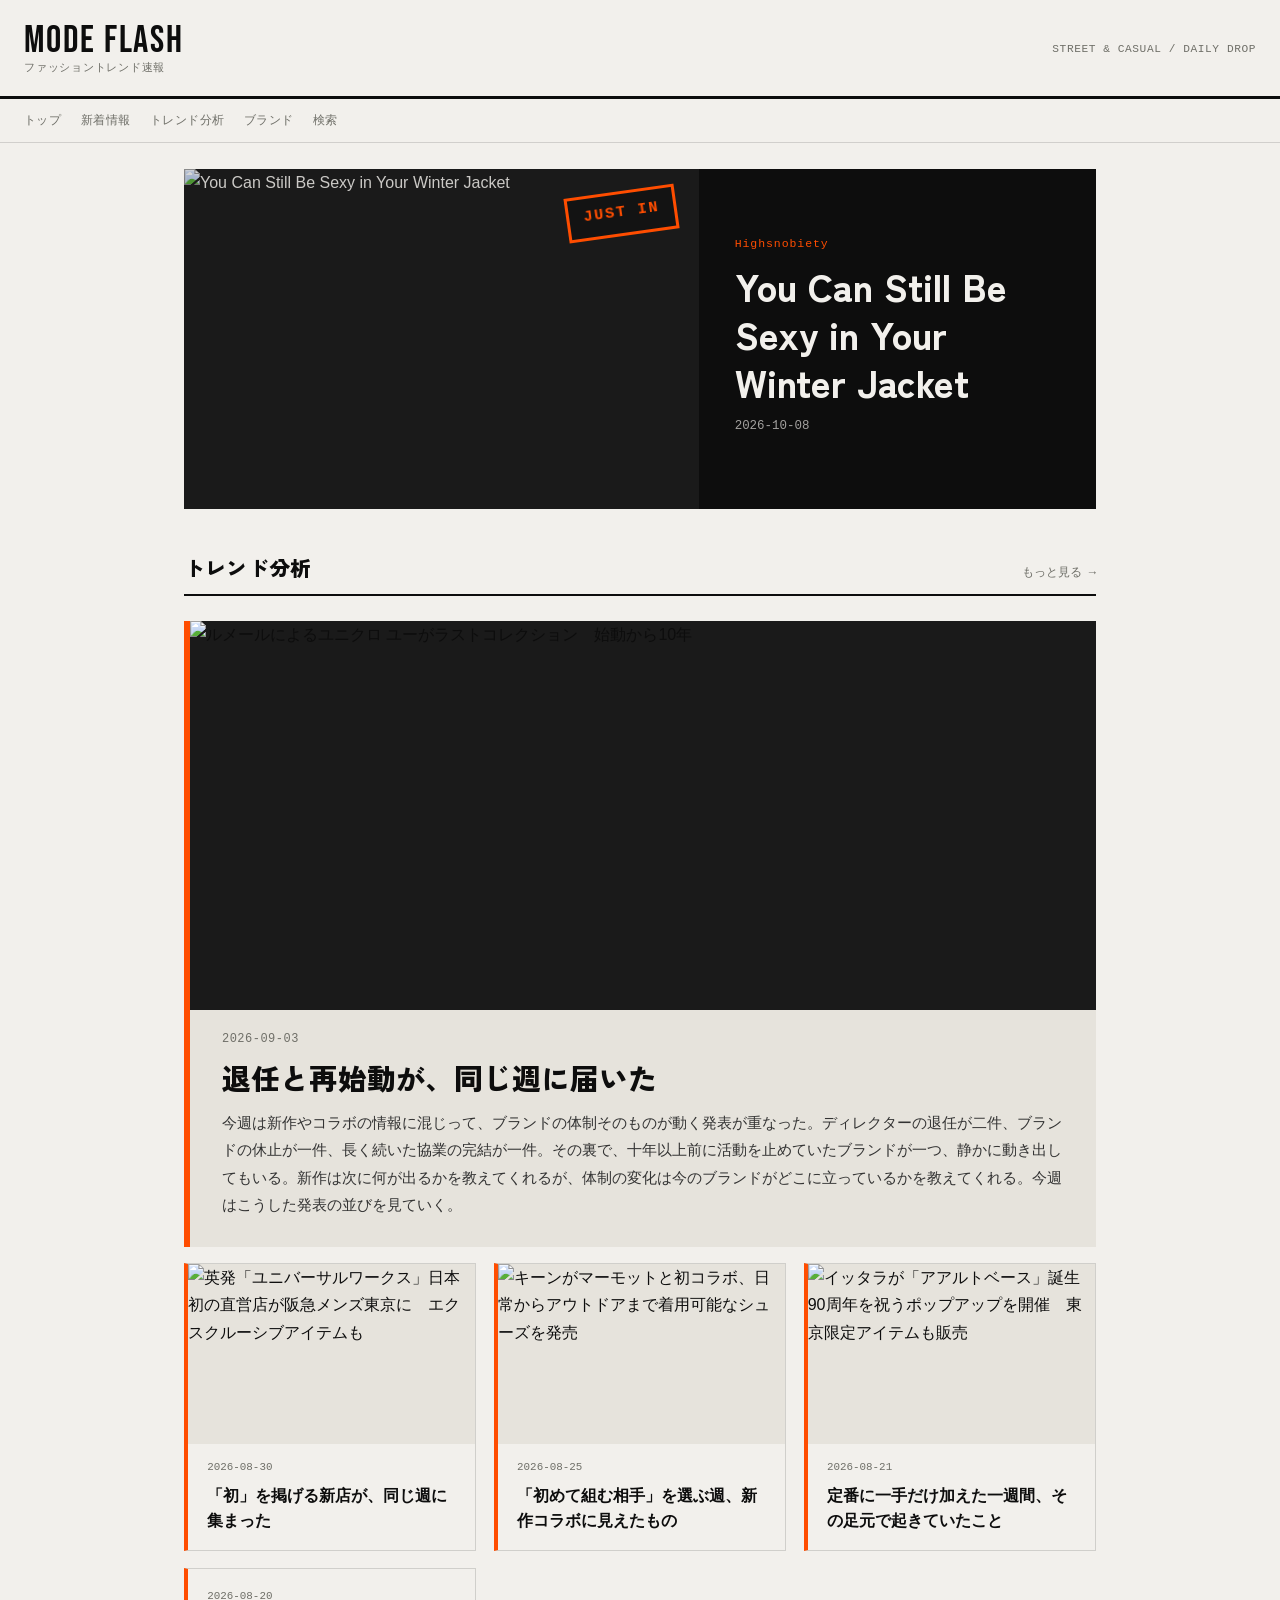
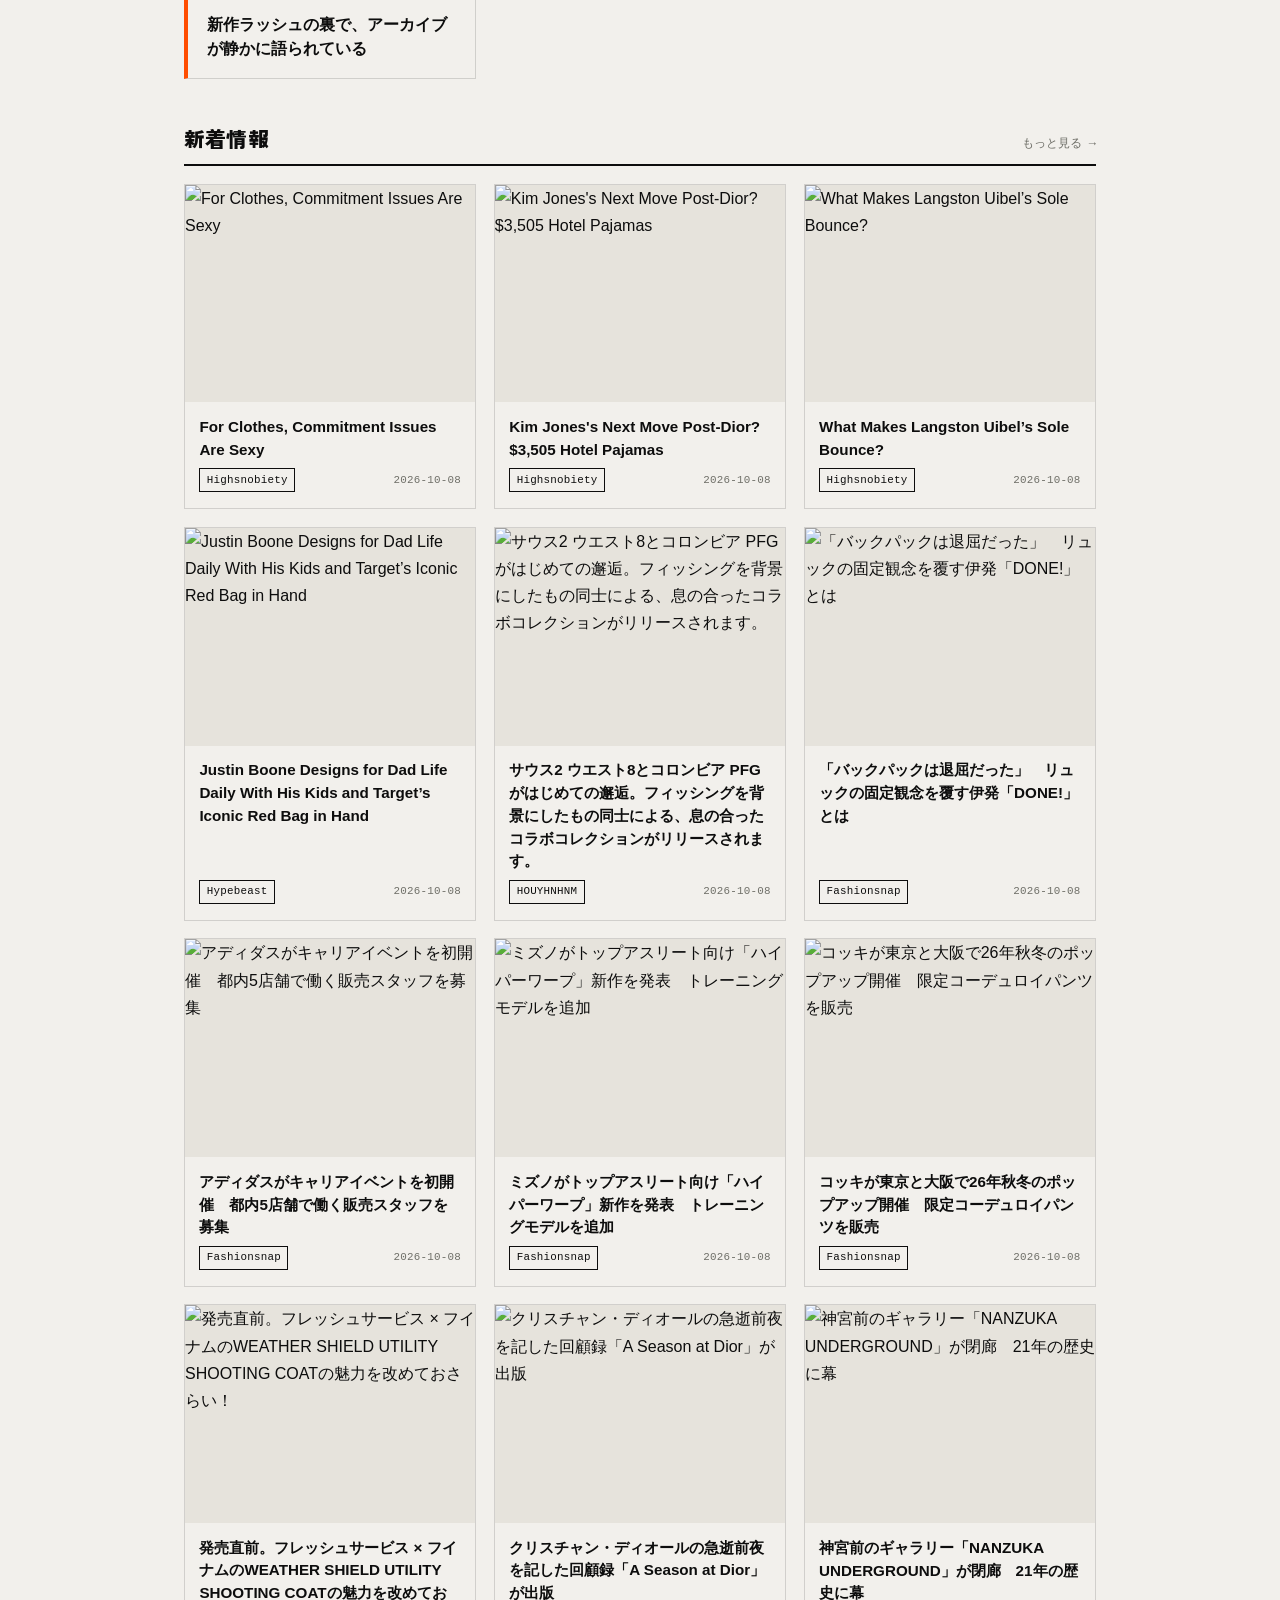
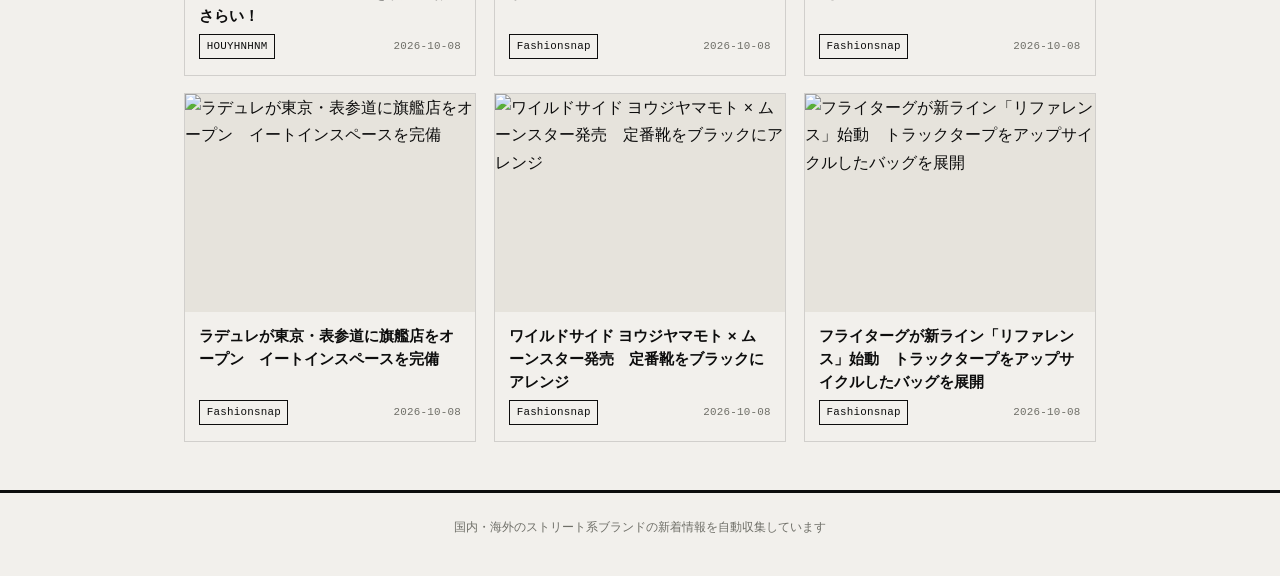
==== commit fecc0b52: "chore: update feed data and rebuild site" ====
--- a/docs/index.html
+++ b/docs/index.html
@@ -29,14 +29,14 @@
 
 
 
-<a class="hero" href="https://www.fashionsnap.com/article/2026-10-08/gshock-mrg-d5000/">
+<a class="hero" href="https://www.highsnobiety.com/p/canada-goose-fw26-haider-ackermann-new/">
   <div class="hero-media">
-    <img src="https://fashionsnap-assets.com/asset/format=auto,fit=crop,width=300,height=300/article/images/2026/10/ff2873a0-4013-4b1e-b964-1dccdfde8040.jpg" alt="「Gショック」がブルーサファイアクリスタルを配した時計を発売　価格は1100万円">
+    <img src="https://www.highsnobiety.com/static-assets/dato/1791470351-canada-goose-header.jpg" alt="You Can Still Be Sexy in Your Winter Jacket">
     <span class="stamp">JUST IN</span>
   </div>
   <div class="hero-body">
-    <div class="eyebrow">Fashionsnap</div>
-    <h1>「Gショック」がブルーサファイアクリスタルを配した時計を発売　価格は1100万円</h1>
+    <div class="eyebrow">Highsnobiety</div>
+    <h1>You Can Still Be Sexy in Your Winter Jacket</h1>
     <div class="meta">2026-10-08</div>
   </div>
 </a>
@@ -106,12 +106,64 @@
 </div>
 <div class="card-grid">
 
-  <a class="card" href="https://www.houyhnhnm.jp/news/1178368/">
-    <div class="thumb">
-      <img src="https://www.houyhnhnm.jp/wp-content/uploads/2026/10/nonnative_tns_exclusive_AW26_key_visual_SNS_08.jpg" alt="ノンネイティブで秋服をそろえましょう。フラッグシップストアとカバーコード限定のブルゾン、ニット、パンツです。">
-    </div>
-    <div class="card-body">
-      <div class="card-title">ノンネイティブで秋服をそろえましょう。フラッグシップストアとカバーコード限定のブルゾン、ニット、パンツです。</div>
+  <a class="card" href="https://www.highsnobiety.com/p/fashions-identity-crisis-isnt-all-bad/">
+    <div class="thumb">
+      <img src="https://www.highsnobiety.com/static-assets/dato/1791366776-hs_shopper_week_41_3x2.png" alt="For Clothes, Commitment Issues Are Sexy">
+    </div>
+    <div class="card-body">
+      <div class="card-title">For Clothes, Commitment Issues Are Sexy</div>
+      <div class="card-meta">
+        <span class="source-badge">Highsnobiety</span>
+        <span>2026-10-08</span>
+      </div>
+    </div>
+  </a>
+
+  <a class="card" href="https://www.highsnobiety.com/p/kim-joness-next-move-post-dior-a-dollar1000-hotel-chain-tee/">
+    <div class="thumb">
+      <img src="https://www.highsnobiety.com/static-assets/dato/1790847323-aman-kim-jones-1-1.jpg" alt="Kim Jones&#39;s Next Move Post-Dior? $3,505 Hotel Pajamas">
+    </div>
+    <div class="card-body">
+      <div class="card-title">Kim Jones&#39;s Next Move Post-Dior? $3,505 Hotel Pajamas</div>
+      <div class="card-meta">
+        <span class="source-badge">Highsnobiety</span>
+        <span>2026-10-08</span>
+      </div>
+    </div>
+  </a>
+
+  <a class="card" href="https://www.highsnobiety.com/p/dr-martens-langston-uibel-chloe-sevigny/">
+    <div class="thumb">
+      <img src="https://www.highsnobiety.com/static-assets/dato/1791363322-langston.jpg" alt="What Makes Langston Uibel’s Sole Bounce?">
+    </div>
+    <div class="card-body">
+      <div class="card-title">What Makes Langston Uibel’s Sole Bounce?</div>
+      <div class="card-meta">
+        <span class="source-badge">Highsnobiety</span>
+        <span>2026-10-08</span>
+      </div>
+    </div>
+  </a>
+
+  <a class="card" href="https://hypebeast.com/2026/10/target-justin-boone-dad-life">
+    <div class="thumb">
+      <img src="https://image-cdn.hypb.st/https%3A%2F%2Fhypebeast.com%2Fimage%2F2026%2F10%2F02%2Ftarget-justin-boone-main.jpg?w=800&amp;cbr=1&amp;q=90&amp;fit=max" alt="Justin Boone Designs for Dad Life Daily With His Kids and Target’s Iconic Red Bag in Hand">
+    </div>
+    <div class="card-body">
+      <div class="card-title">Justin Boone Designs for Dad Life Daily With His Kids and Target’s Iconic Red Bag in Hand</div>
+      <div class="card-meta">
+        <span class="source-badge">Hypebeast</span>
+        <span>2026-10-08</span>
+      </div>
+    </div>
+  </a>
+
+  <a class="card" href="https://www.houyhnhnm.jp/news/1178125/">
+    <div class="thumb">
+      <img src="https://www.houyhnhnm.jp/wp-content/uploads/2026/10/07.jpg" alt="サウス2 ウエスト8とコロンビア PFGがはじめての邂逅。フィッシングを背景にしたもの同士による、息の合ったコラボコレクションがリリースされます。">
+    </div>
+    <div class="card-body">
+      <div class="card-title">サウス2 ウエスト8とコロンビア PFGがはじめての邂逅。フィッシングを背景にしたもの同士による、息の合ったコラボコレクションがリリースされます。</div>
       <div class="card-meta">
         <span class="source-badge">HOUYHNHNM</span>
         <span>2026-10-08</span>
@@ -119,183 +171,131 @@
     </div>
   </a>
 
-  <a class="card" href="https://www.fashionsnap.com/streetstyle/2026-10-08/537654/">
-    <div class="thumb">
-      <img src="https://fashionsnap-assets.com/asset/format=auto,width=1280,height=670,gravity=auto,fit=pad/streetstyle/images/2026/10/e32f22fd-fafb-45ac-8e44-356671d42ca7.jpg" alt="ストリートスタイル: Job: model">
-    </div>
-    <div class="card-body">
-      <div class="card-title">ストリートスタイル: Job: model</div>
-      <div class="card-meta">
-        <span class="source-badge">Fashionsnap</span>
-        <span>2026-10-08</span>
-      </div>
-    </div>
-  </a>
-
-  <a class="card" href="https://www.fashionsnap.com/streetstyle/2026-10-08/537650/">
-    <div class="thumb">
-      <img src="https://fashionsnap-assets.com/asset/format=auto,width=1280,height=670,gravity=auto,fit=pad/streetstyle/images/2026/10/5b5206aa-56ac-46e4-bad2-549217c37670.jpg" alt="ストリートスタイル: Job: Museum PR／Public Relations">
-    </div>
-    <div class="card-body">
-      <div class="card-title">ストリートスタイル: Job: Museum PR／Public Relations</div>
-      <div class="card-meta">
-        <span class="source-badge">Fashionsnap</span>
-        <span>2026-10-08</span>
-      </div>
-    </div>
-  </a>
-
-  <a class="card" href="https://www.fashionsnap.com/streetstyle/2026-10-08/537647/">
-    <div class="thumb">
-      <img src="https://fashionsnap-assets.com/asset/format=auto,width=1280,height=670,gravity=auto,fit=pad/streetstyle/images/2026/10/12a88fd0-0e4b-40bb-bf15-3c6f458e4f0e.jpg" alt="ストリートスタイル: Job: ダンサー">
-    </div>
-    <div class="card-body">
-      <div class="card-title">ストリートスタイル: Job: ダンサー</div>
-      <div class="card-meta">
-        <span class="source-badge">Fashionsnap</span>
-        <span>2026-10-08</span>
-      </div>
-    </div>
-  </a>
-
-  <a class="card" href="https://www.fashionsnap.com/streetstyle/2026-10-08/537643/">
-    <div class="thumb">
-      <img src="https://fashionsnap-assets.com/asset/format=auto,width=1280,height=670,gravity=auto,fit=pad/streetstyle/images/2026/10/13414dd6-08c4-4e2c-bbdf-4479e8a74f79.jpg" alt="ストリートスタイル: Job: Fashion Influencer／Fashion Designer／Entrepreneur">
-    </div>
-    <div class="card-body">
-      <div class="card-title">ストリートスタイル: Job: Fashion Influencer／Fashion Designer／Entrepreneur</div>
-      <div class="card-meta">
-        <span class="source-badge">Fashionsnap</span>
-        <span>2026-10-08</span>
-      </div>
-    </div>
-  </a>
-
-  <a class="card" href="https://www.fashionsnap.com/streetstyle/2026-10-08/537639/">
-    <div class="thumb">
-      <img src="https://fashionsnap-assets.com/asset/format=auto,width=1280,height=670,gravity=auto,fit=pad/streetstyle/images/2026/10/365a5e8c-11b9-4096-8226-7c358cbc5591.jpg" alt="ストリートスタイル: Job: Multimedia Editor／Fashion Journalist">
-    </div>
-    <div class="card-body">
-      <div class="card-title">ストリートスタイル: Job: Multimedia Editor／Fashion Journalist</div>
-      <div class="card-meta">
-        <span class="source-badge">Fashionsnap</span>
-        <span>2026-10-08</span>
-      </div>
-    </div>
-  </a>
-
-  <a class="card" href="https://www.fashionsnap.com/streetstyle/2026-10-08/537636/">
-    <div class="thumb">
-      <img src="https://fashionsnap-assets.com/asset/format=auto,width=1280,height=670,gravity=auto,fit=pad/streetstyle/images/2026/10/9d1a47c8-49b9-405e-a5ab-2fed637470ad.jpg" alt="ストリートスタイル: Job: Model">
-    </div>
-    <div class="card-body">
-      <div class="card-title">ストリートスタイル: Job: Model</div>
-      <div class="card-meta">
-        <span class="source-badge">Fashionsnap</span>
-        <span>2026-10-08</span>
-      </div>
-    </div>
-  </a>
-
-  <a class="card" href="https://www.fashionsnap.com/streetstyle/2026-10-08/537629/">
-    <div class="thumb">
-      <img src="https://fashionsnap-assets.com/asset/format=auto,width=1280,height=670,gravity=auto,fit=pad/streetstyle/images/2026/10/b9d8be66-a41a-432e-8acc-f7a1bd5389be.jpg" alt="ストリートスタイル: Job: Fashion Model／Fashion Influencer／DJ">
-    </div>
-    <div class="card-body">
-      <div class="card-title">ストリートスタイル: Job: Fashion Model／Fashion Influencer／DJ</div>
-      <div class="card-meta">
-        <span class="source-badge">Fashionsnap</span>
-        <span>2026-10-08</span>
-      </div>
-    </div>
-  </a>
-
-  <a class="card" href="https://www.fashionsnap.com/streetstyle/2026-10-08/537622/">
-    <div class="thumb">
-      <img src="https://fashionsnap-assets.com/asset/format=auto,width=1280,height=670,gravity=auto,fit=pad/streetstyle/images/2026/10/d8e03c0e-5e15-43cd-9fd7-85b2ede78e19.jpg" alt="ストリートスタイル: Job: Fashion Stylist／Fashion Consultant／Fashion Influencer">
-    </div>
-    <div class="card-body">
-      <div class="card-title">ストリートスタイル: Job: Fashion Stylist／Fashion Consultant／Fashion Influencer</div>
-      <div class="card-meta">
-        <span class="source-badge">Fashionsnap</span>
-        <span>2026-10-08</span>
-      </div>
-    </div>
-  </a>
-
-  <a class="card" href="https://www.fashionsnap.com/streetstyle/2026-10-08/537607/">
-    <div class="thumb">
-      <img src="https://fashionsnap-assets.com/asset/format=auto,width=1280,height=670,gravity=auto,fit=pad/streetstyle/images/2026/10/dea228c6-cb24-4e21-8c24-ee9b011ca2ba.jpg" alt="ストリートスタイル: Job: Fashion Model／Fashion Influencer">
-    </div>
-    <div class="card-body">
-      <div class="card-title">ストリートスタイル: Job: Fashion Model／Fashion Influencer</div>
-      <div class="card-meta">
-        <span class="source-badge">Fashionsnap</span>
-        <span>2026-10-08</span>
-      </div>
-    </div>
-  </a>
-
-  <a class="card" href="https://hypebeast.com/2026/10/satisfy-oakley-equipment-for-our-world-chapter-viii-collaborative-collection-release-info">
-    <div class="thumb">
-      <img src="https://image-cdn.hypb.st/https%3A%2F%2Fhypebeast.com%2Fimage%2F2026%2F10%2F07%2Fsatisfy-oakley-equipment-for-our-world-chapter-viii-collaborative-collection-release-info-000.jpg?w=800&amp;cbr=1&amp;q=90&amp;fit=max" alt="SATISFY and Oakley Unveil &#34;Equipment for Our World&#34; Chapter VIII Collection">
-    </div>
-    <div class="card-body">
-      <div class="card-title">SATISFY and Oakley Unveil &#34;Equipment for Our World&#34; Chapter VIII Collection</div>
-      <div class="card-meta">
-        <span class="source-badge">Hypebeast</span>
-        <span>2026-10-08</span>
-      </div>
-    </div>
-  </a>
-
-  <a class="card" href="https://hypebeast.com/2026/10/nikeskims-limited-time-pop-up-cafe-tokyo-info">
-    <div class="thumb">
-      <img src="https://image-cdn.hypb.st/https%3A%2F%2Fhypebeast.com%2Fimage%2F2026%2F10%2F07%2Fnikeskims-limited-time-pop-up-cafe-tokyo-info-000.jpg?w=800&amp;cbr=1&amp;q=90&amp;fit=max" alt="NikeSKIMS Opens Limited-Time Pop-up Space and Cafe in Tokyo&#39;s Jingumae District">
-    </div>
-    <div class="card-body">
-      <div class="card-title">NikeSKIMS Opens Limited-Time Pop-up Space and Cafe in Tokyo&#39;s Jingumae District</div>
-      <div class="card-meta">
-        <span class="source-badge">Hypebeast</span>
-        <span>2026-10-08</span>
-      </div>
-    </div>
-  </a>
-
-  <a class="card" href="https://hypebeast.com/2026/10/wacko-maria-mlb-first-collabo-release-info">
-    <div class="thumb">
-      <img src="https://image-cdn.hypb.st/https%3A%2F%2Fhypebeast.com%2Fimage%2F2026%2F10%2Fwacko-maria-mlb-first-collabo-release-info-01-1.jpg?w=800&amp;cbr=1&amp;q=90&amp;fit=max" alt="WACKO MARIA Drops First MLB™ Collaboration Featuring Yankees, Dodgers, and Padres">
-    </div>
-    <div class="card-body">
-      <div class="card-title">WACKO MARIA Drops First MLB™ Collaboration Featuring Yankees, Dodgers, and Padres</div>
-      <div class="card-meta">
-        <span class="source-badge">Hypebeast</span>
-        <span>2026-10-08</span>
-      </div>
-    </div>
-  </a>
-
-  <a class="card" href="https://hypebeast.com/2026/10/giorgio-armani-2026-27-season-suits-release-info">
-    <div class="thumb">
-      <img src="https://image-cdn.hypb.st/https%3A%2F%2Fhypebeast.com%2Fimage%2F2026%2F10%2FGiorgio-Armani-01-1.jpg?w=800&amp;cbr=1&amp;q=90&amp;fit=max" alt="Giorgio Armani to Design Official Suits for Juventus&#39;s 2026-27 Season">
-    </div>
-    <div class="card-body">
-      <div class="card-title">Giorgio Armani to Design Official Suits for Juventus&#39;s 2026-27 Season</div>
-      <div class="card-meta">
-        <span class="source-badge">Hypebeast</span>
-        <span>2026-10-08</span>
-      </div>
-    </div>
-  </a>
-
-  <a class="card" href="https://hypebeast.com/2026/10/stussy-our-legacy-work-shop-vol-11-collection-release-info">
-    <div class="thumb">
-      <img src="https://image-cdn.hypb.st/https%3A%2F%2Fhypebeast.com%2Fimage%2F2026%2F10%2F07%2Fstussy-our-legacy-work-shop-vol-11-collection-release-info-000.jpg?w=800&amp;cbr=1&amp;q=90&amp;fit=max" alt="Stüssy and Our Legacy Work Shop Unveil Vol. 11 Collection">
-    </div>
-    <div class="card-body">
-      <div class="card-title">Stüssy and Our Legacy Work Shop Unveil Vol. 11 Collection</div>
-      <div class="card-meta">
-        <span class="source-badge">Hypebeast</span>
+  <a class="card" href="https://www.fashionsnap.com/article/done-popup/">
+    <div class="thumb">
+      <img src="https://fashionsnap-assets.com/asset/format=auto,fit=crop,width=300,height=300/article/images/2026/10/2bc591a9-a884-420e-adcc-9ab61f45c785.png" alt="「バックパックは退屈だった」　リュックの固定観念を覆す伊発「DONE!」とは">
+    </div>
+    <div class="card-body">
+      <div class="card-title">「バックパックは退屈だった」　リュックの固定観念を覆す伊発「DONE!」とは</div>
+      <div class="card-meta">
+        <span class="source-badge">Fashionsnap</span>
+        <span>2026-10-08</span>
+      </div>
+    </div>
+  </a>
+
+  <a class="card" href="https://www.fashionsnap.com/article/2026-10-08/nestbowl-adidas-tour/">
+    <div class="thumb">
+      <img src="https://fashionsnap-assets.com/asset/format=auto,fit=crop,width=300,height=300/article/images/2026/10/7feb95d9-dd1a-4b02-831a-e2f8493cc7cf.jpg" alt="アディダスがキャリアイベントを初開催　都内5店舗で働く販売スタッフを募集">
+    </div>
+    <div class="card-body">
+      <div class="card-title">アディダスがキャリアイベントを初開催　都内5店舗で働く販売スタッフを募集</div>
+      <div class="card-meta">
+        <span class="source-badge">Fashionsnap</span>
+        <span>2026-10-08</span>
+      </div>
+    </div>
+  </a>
+
+  <a class="card" href="https://www.fashionsnap.com/article/2026-10-08/mizuno-hyper-warp-2/">
+    <div class="thumb">
+      <img src="https://fashionsnap-assets.com/asset/format=auto,fit=crop,width=300,height=300/article/images/2026/10/4f0480ff-18a0-4e5c-ba2c-109cb65fc63b.jpg" alt="ミズノがトップアスリート向け「ハイパーワープ」新作を発表　トレーニングモデルを追加">
+    </div>
+    <div class="card-body">
+      <div class="card-title">ミズノがトップアスリート向け「ハイパーワープ」新作を発表　トレーニングモデルを追加</div>
+      <div class="card-meta">
+        <span class="source-badge">Fashionsnap</span>
+        <span>2026-10-08</span>
+      </div>
+    </div>
+  </a>
+
+  <a class="card" href="https://www.fashionsnap.com/article/2026-10-08/khoki-pop-up-26aw/">
+    <div class="thumb">
+      <img src="https://fashionsnap-assets.com/asset/format=auto,fit=crop,width=300,height=300/article/images/2026/10/d48b9221-f39e-4f53-acf9-001d59d0bf70.jpg" alt="コッキが東京と大阪で26年秋冬のポップアップ開催　限定コーデュロイパンツを販売">
+    </div>
+    <div class="card-body">
+      <div class="card-title">コッキが東京と大阪で26年秋冬のポップアップ開催　限定コーデュロイパンツを販売</div>
+      <div class="card-meta">
+        <span class="source-badge">Fashionsnap</span>
+        <span>2026-10-08</span>
+      </div>
+    </div>
+  </a>
+
+  <a class="card" href="https://www.houyhnhnm.jp/news/1178422/">
+    <div class="thumb">
+      <img src="https://www.houyhnhnm.jp/wp-content/uploads/2026/10/fsfsfs.jpg" alt="発売直前。フレッシュサービス × フイナムのWEATHER SHIELD UTILITY SHOOTING COATの魅力を改めておさらい！">
+    </div>
+    <div class="card-body">
+      <div class="card-title">発売直前。フレッシュサービス × フイナムのWEATHER SHIELD UTILITY SHOOTING COATの魅力を改めておさらい！</div>
+      <div class="card-meta">
+        <span class="source-badge">HOUYHNHNM</span>
+        <span>2026-10-08</span>
+      </div>
+    </div>
+  </a>
+
+  <a class="card" href="https://www.fashionsnap.com/article/2026-10-08/dior-new-book/">
+    <div class="thumb">
+      <img src="https://fashionsnap-assets.com/asset/format=auto,fit=crop,width=300,height=300/article/images/2026/10/5aba2f14-9851-4847-906d-7487d4de74ea.jpg" alt="クリスチャン・ディオールの急逝前夜を記した回顧録「A Season at Dior」が出版">
+    </div>
+    <div class="card-body">
+      <div class="card-title">クリスチャン・ディオールの急逝前夜を記した回顧録「A Season at Dior」が出版</div>
+      <div class="card-meta">
+        <span class="source-badge">Fashionsnap</span>
+        <span>2026-10-08</span>
+      </div>
+    </div>
+  </a>
+
+  <a class="card" href="https://www.fashionsnap.com/article/2026-10-08/nanzuka-underground-close/">
+    <div class="thumb">
+      <img src="https://fashionsnap-assets.com/asset/format=auto,fit=crop,width=300,height=300/article/images/2026/10/ee1948bb-ed29-4588-a424-6855446a25e9.jpg" alt="神宮前のギャラリー「NANZUKA UNDERGROUND」が閉廊　21年の歴史に幕">
+    </div>
+    <div class="card-body">
+      <div class="card-title">神宮前のギャラリー「NANZUKA UNDERGROUND」が閉廊　21年の歴史に幕</div>
+      <div class="card-meta">
+        <span class="source-badge">Fashionsnap</span>
+        <span>2026-10-08</span>
+      </div>
+    </div>
+  </a>
+
+  <a class="card" href="https://www.fashionsnap.com/article/2026-10-08/laduree-new-store-omotesando/">
+    <div class="thumb">
+      <img src="https://fashionsnap-assets.com/asset/format=auto,fit=crop,width=300,height=300/article/images/2026/10/b18eef96-41e7-4394-ba43-473a657fa340.jpg" alt="ラデュレが東京・表参道に旗艦店をオープン　イートインスペースを完備">
+    </div>
+    <div class="card-body">
+      <div class="card-title">ラデュレが東京・表参道に旗艦店をオープン　イートインスペースを完備</div>
+      <div class="card-meta">
+        <span class="source-badge">Fashionsnap</span>
+        <span>2026-10-08</span>
+      </div>
+    </div>
+  </a>
+
+  <a class="card" href="https://www.fashionsnap.com/article/2026-10-08/yohji-yamamoto-moon-star-collaboration/">
+    <div class="thumb">
+      <img src="https://fashionsnap-assets.com/asset/format=auto,fit=crop,width=300,height=300/article/images/2026/10/cf53b3d9-8327-4361-8466-fac30963aae7.jpg" alt="ワイルドサイド ヨウジヤマモト × ムーンスター発売　定番靴をブラックにアレンジ">
+    </div>
+    <div class="card-body">
+      <div class="card-title">ワイルドサイド ヨウジヤマモト × ムーンスター発売　定番靴をブラックにアレンジ</div>
+      <div class="card-meta">
+        <span class="source-badge">Fashionsnap</span>
+        <span>2026-10-08</span>
+      </div>
+    </div>
+  </a>
+
+  <a class="card" href="https://www.fashionsnap.com/article/2026-10-08/feitag-reference-2026/">
+    <div class="thumb">
+      <img src="https://fashionsnap-assets.com/asset/format=auto,fit=crop,width=300,height=300/article/images/2026/10/24586163-d88d-4519-8ea2-ad54040784b1.jpg" alt="フライターグが新ライン「リファレンス」始動　トラックタープをアップサイクルしたバッグを展開">
+    </div>
+    <div class="card-body">
+      <div class="card-title">フライターグが新ライン「リファレンス」始動　トラックタープをアップサイクルしたバッグを展開</div>
+      <div class="card-meta">
+        <span class="source-badge">Fashionsnap</span>
         <span>2026-10-08</span>
       </div>
     </div>
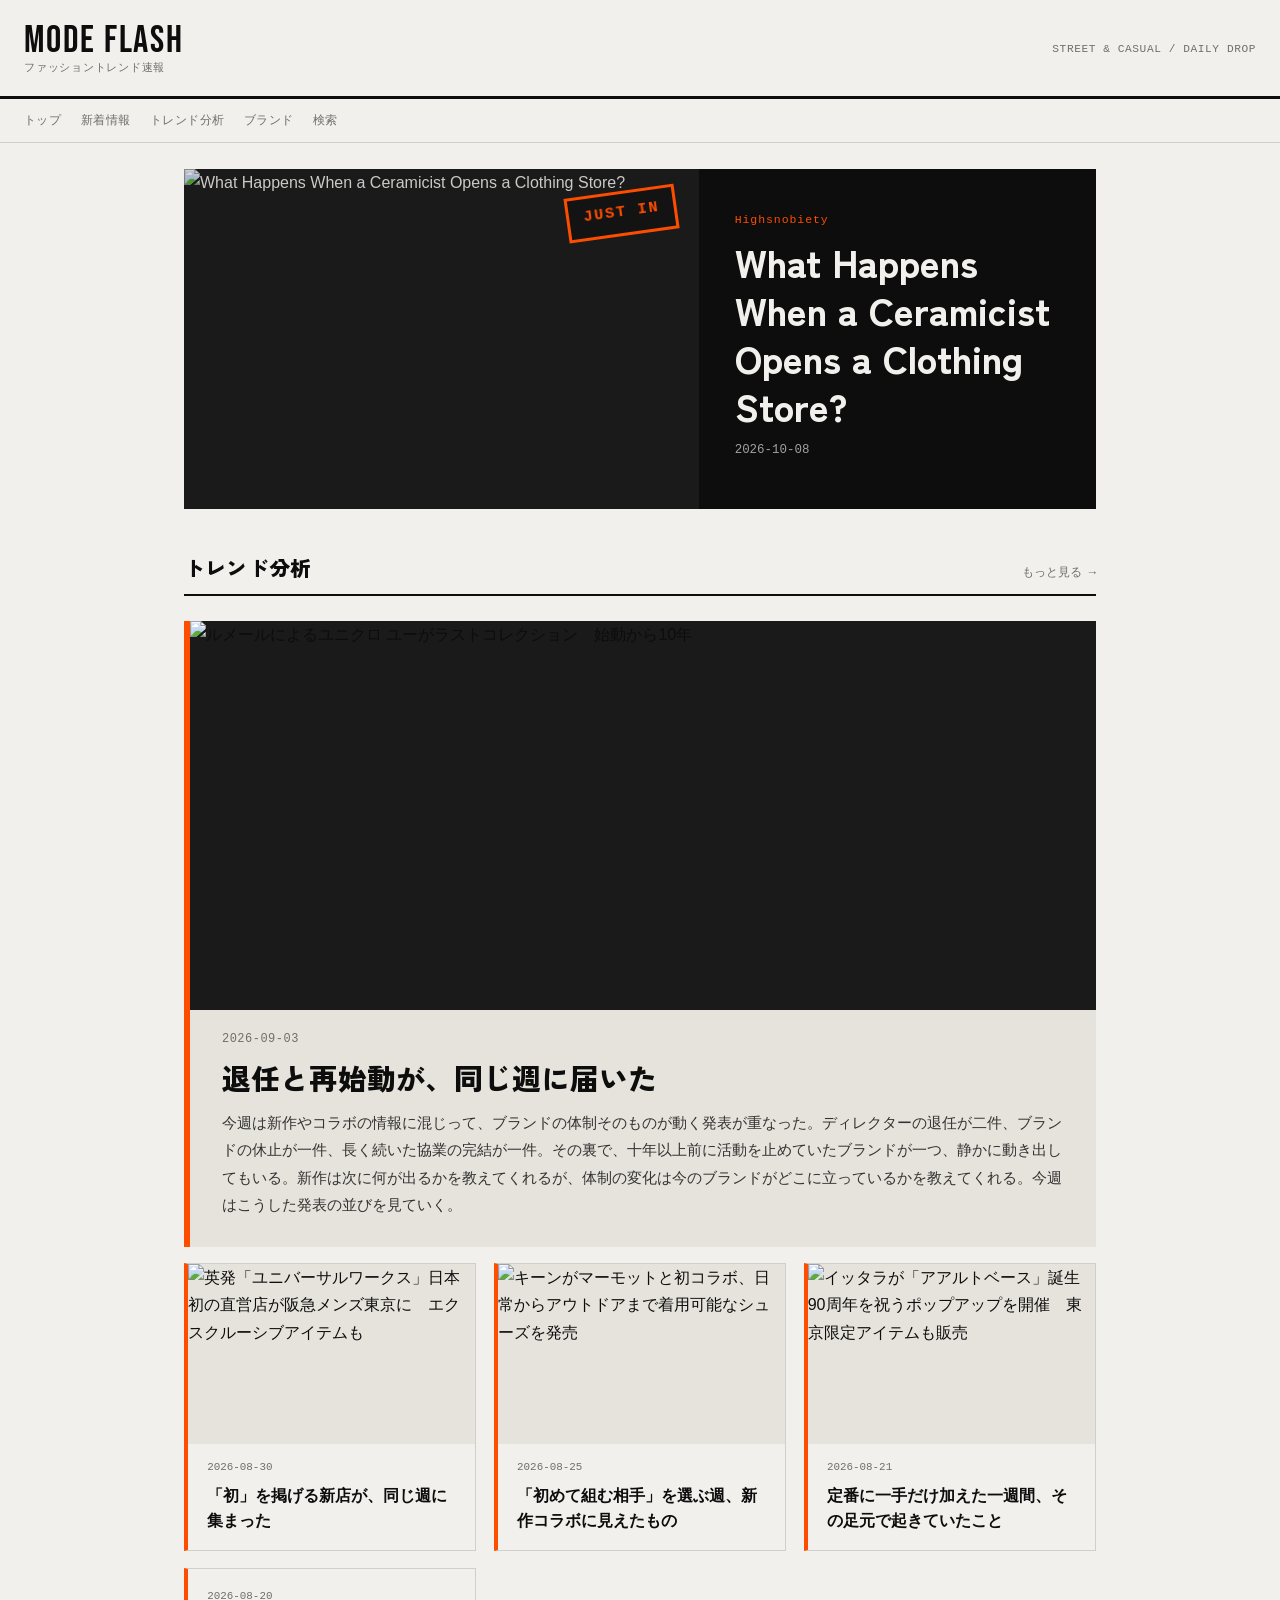
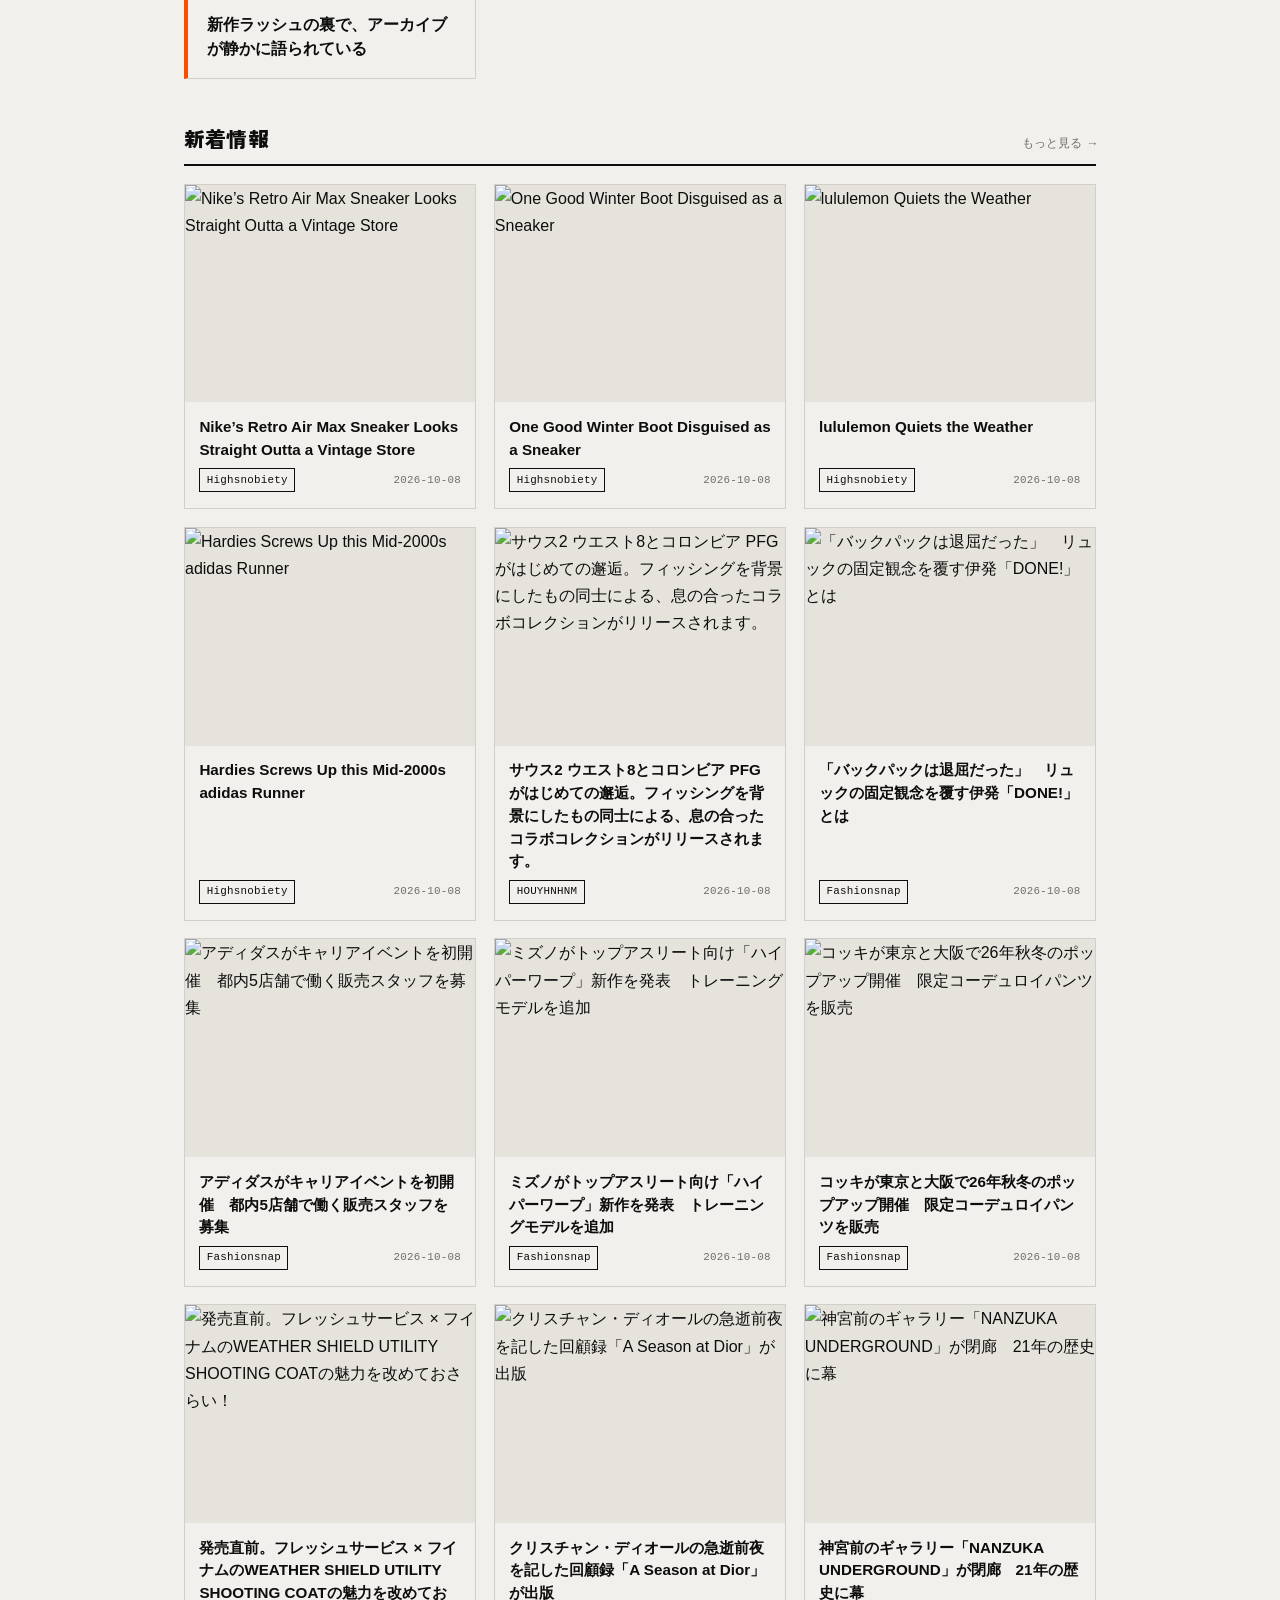
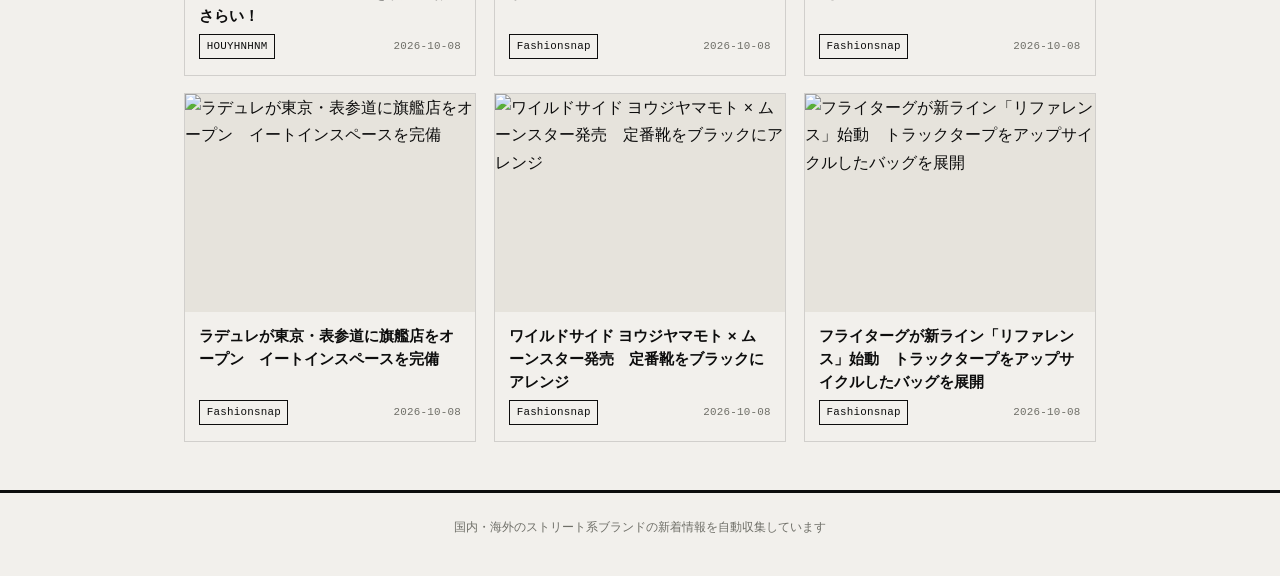
==== commit ff570c58: "chore: update feed data and rebuild site" ====
--- a/docs/index.html
+++ b/docs/index.html
@@ -29,14 +29,14 @@
 
 
 
-<a class="hero" href="https://www.highsnobiety.com/p/canada-goose-fw26-haider-ackermann-new/">
+<a class="hero" href="https://www.highsnobiety.com/p/anne-black-store-interview/">
   <div class="hero-media">
-    <img src="https://www.highsnobiety.com/static-assets/dato/1791470351-canada-goose-header.jpg" alt="You Can Still Be Sexy in Your Winter Jacket">
+    <img src="https://www.highsnobiety.com/static-assets/dato/1790602452-alutwins_024.jpg" alt="What Happens When a Ceramicist Opens a Clothing Store?">
     <span class="stamp">JUST IN</span>
   </div>
   <div class="hero-body">
     <div class="eyebrow">Highsnobiety</div>
-    <h1>You Can Still Be Sexy in Your Winter Jacket</h1>
+    <h1>What Happens When a Ceramicist Opens a Clothing Store?</h1>
     <div class="meta">2026-10-08</div>
   </div>
 </a>
@@ -106,12 +106,12 @@
 </div>
 <div class="card-grid">
 
-  <a class="card" href="https://www.highsnobiety.com/p/fashions-identity-crisis-isnt-all-bad/">
-    <div class="thumb">
-      <img src="https://www.highsnobiety.com/static-assets/dato/1791366776-hs_shopper_week_41_3x2.png" alt="For Clothes, Commitment Issues Are Sexy">
-    </div>
-    <div class="card-body">
-      <div class="card-title">For Clothes, Commitment Issues Are Sexy</div>
+  <a class="card" href="https://www.highsnobiety.com/p/nike-air-max-metro-black-red/">
+    <div class="thumb">
+      <img src="https://www.highsnobiety.com/static-assets/dato/1791377051-air-max-metro-png-8.png" alt="Nike’s Retro Air Max Sneaker Looks Straight Outta a Vintage Store">
+    </div>
+    <div class="card-body">
+      <div class="card-title">Nike’s Retro Air Max Sneaker Looks Straight Outta a Vintage Store</div>
       <div class="card-meta">
         <span class="source-badge">Highsnobiety</span>
         <span>2026-10-08</span>
@@ -119,12 +119,12 @@
     </div>
   </a>
 
-  <a class="card" href="https://www.highsnobiety.com/p/kim-joness-next-move-post-dior-a-dollar1000-hotel-chain-tee/">
-    <div class="thumb">
-      <img src="https://www.highsnobiety.com/static-assets/dato/1790847323-aman-kim-jones-1-1.jpg" alt="Kim Jones&#39;s Next Move Post-Dior? $3,505 Hotel Pajamas">
-    </div>
-    <div class="card-body">
-      <div class="card-title">Kim Jones&#39;s Next Move Post-Dior? $3,505 Hotel Pajamas</div>
+  <a class="card" href="https://www.highsnobiety.com/p/one-good-gorpy-winter-sneaker-sorel-salomon/">
+    <div class="thumb">
+      <img src="https://www.highsnobiety.com/static-assets/dato/1791365655-one-good-sorel-1.png" alt="One Good Winter Boot Disguised as a Sneaker">
+    </div>
+    <div class="card-body">
+      <div class="card-title">One Good Winter Boot Disguised as a Sneaker</div>
       <div class="card-meta">
         <span class="source-badge">Highsnobiety</span>
         <span>2026-10-08</span>
@@ -132,12 +132,12 @@
     </div>
   </a>
 
-  <a class="card" href="https://www.highsnobiety.com/p/dr-martens-langston-uibel-chloe-sevigny/">
-    <div class="thumb">
-      <img src="https://www.highsnobiety.com/static-assets/dato/1791363322-langston.jpg" alt="What Makes Langston Uibel’s Sole Bounce?">
-    </div>
-    <div class="card-body">
-      <div class="card-title">What Makes Langston Uibel’s Sole Bounce?</div>
+  <a class="card" href="https://www.highsnobiety.com/p/lululemon-quiets-the-weather/">
+    <div class="thumb">
+      <img src="https://www.highsnobiety.com/static-assets/dato/1791387822-feature2.jpg" alt="lululemon Quiets the Weather">
+    </div>
+    <div class="card-body">
+      <div class="card-title">lululemon Quiets the Weather</div>
       <div class="card-meta">
         <span class="source-badge">Highsnobiety</span>
         <span>2026-10-08</span>
@@ -145,14 +145,14 @@
     </div>
   </a>
 
-  <a class="card" href="https://hypebeast.com/2026/10/target-justin-boone-dad-life">
-    <div class="thumb">
-      <img src="https://image-cdn.hypb.st/https%3A%2F%2Fhypebeast.com%2Fimage%2F2026%2F10%2F02%2Ftarget-justin-boone-main.jpg?w=800&amp;cbr=1&amp;q=90&amp;fit=max" alt="Justin Boone Designs for Dad Life Daily With His Kids and Target’s Iconic Red Bag in Hand">
-    </div>
-    <div class="card-body">
-      <div class="card-title">Justin Boone Designs for Dad Life Daily With His Kids and Target’s Iconic Red Bag in Hand</div>
-      <div class="card-meta">
-        <span class="source-badge">Hypebeast</span>
+  <a class="card" href="https://www.highsnobiety.com/p/hardies-adidas-control-5/">
+    <div class="thumb">
+      <img src="https://www.highsnobiety.com/static-assets/dato/1791447975-8-3.png" alt="Hardies Screws Up this Mid-2000s adidas Runner">
+    </div>
+    <div class="card-body">
+      <div class="card-title">Hardies Screws Up this Mid-2000s adidas Runner</div>
+      <div class="card-meta">
+        <span class="source-badge">Highsnobiety</span>
         <span>2026-10-08</span>
       </div>
     </div>
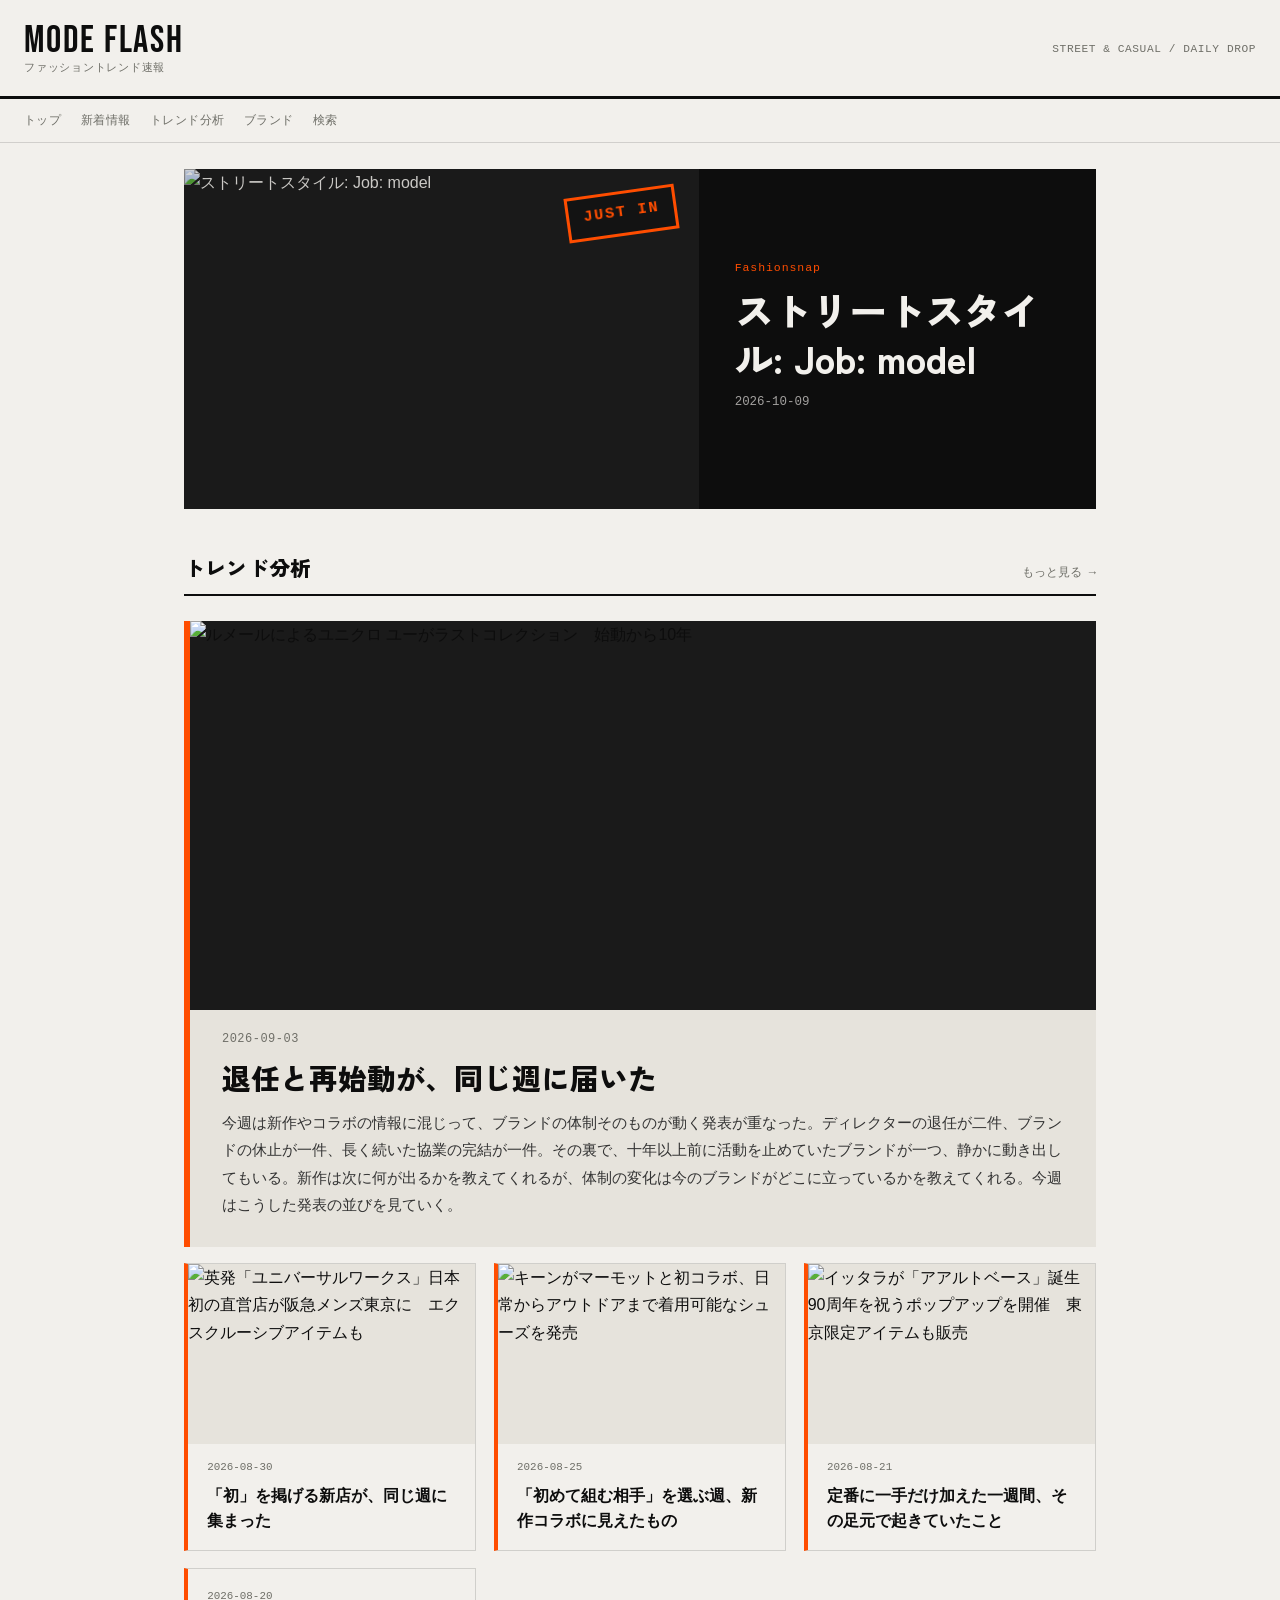
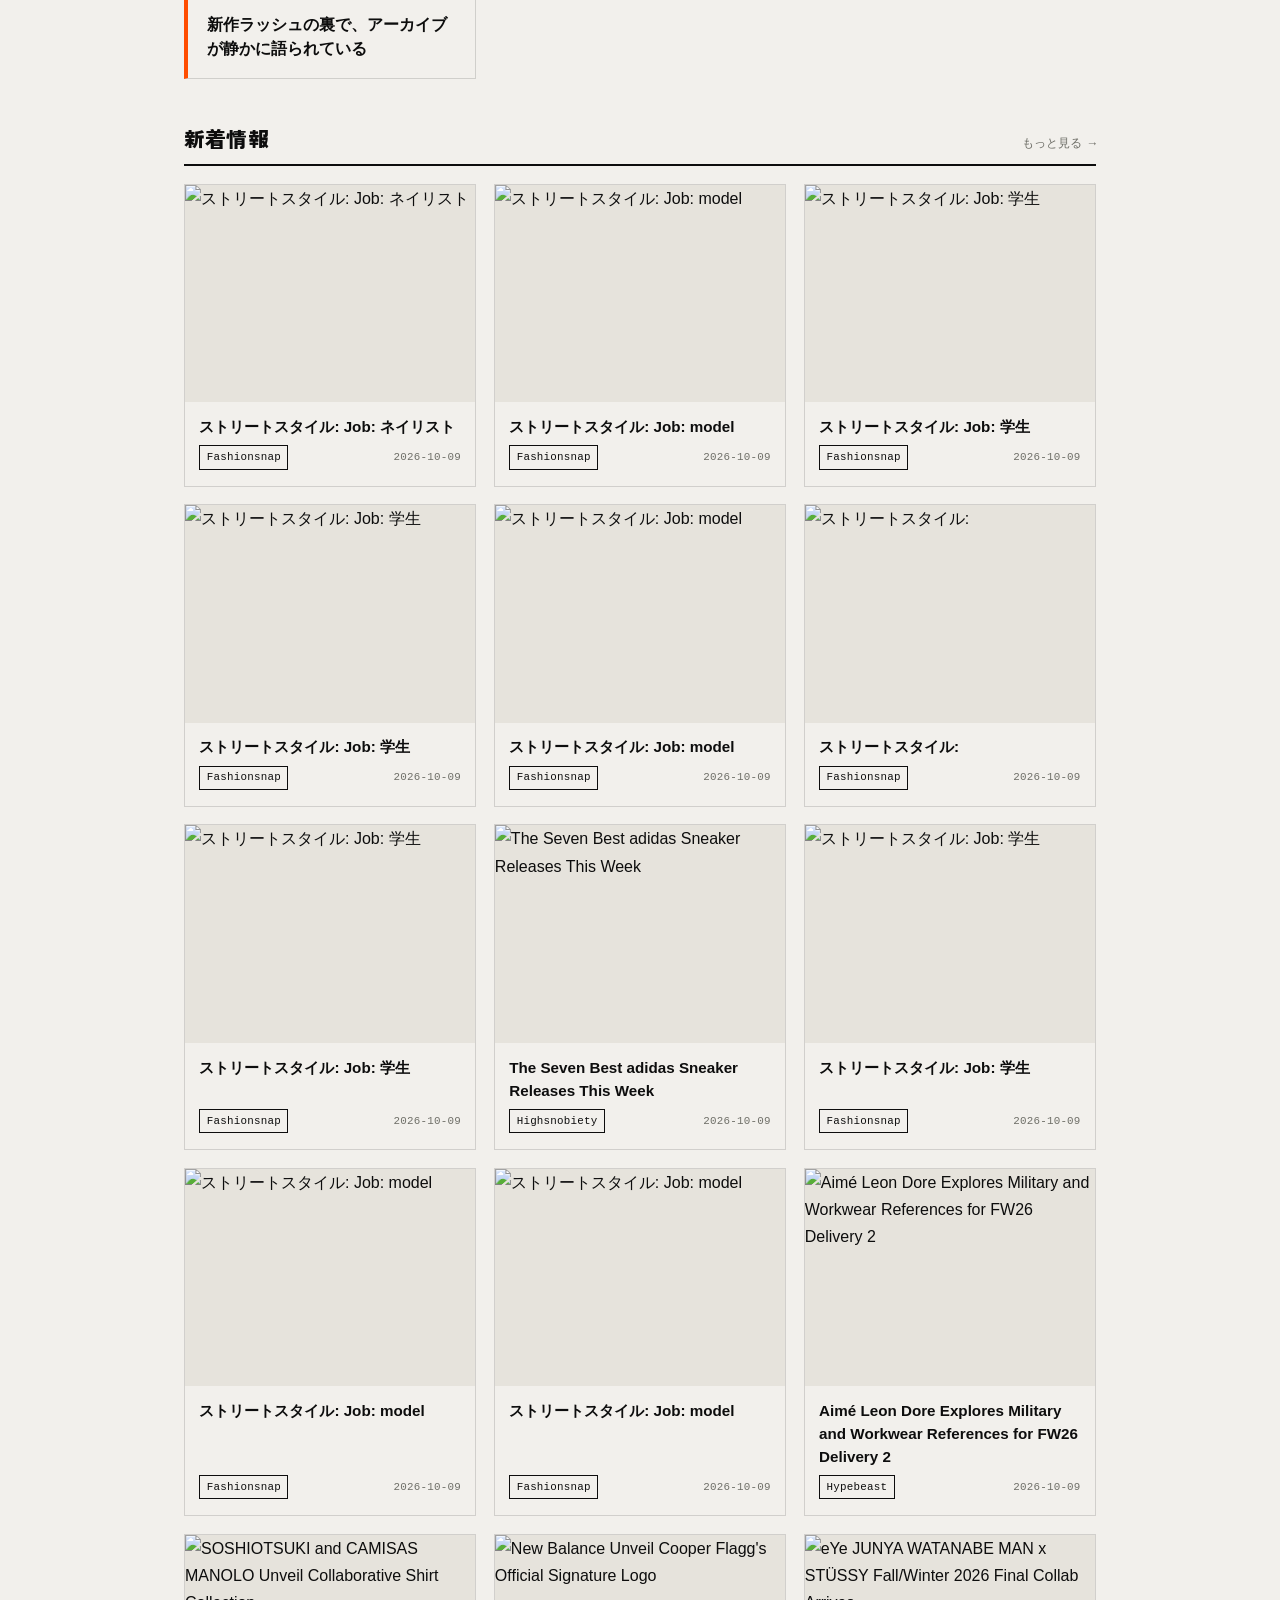
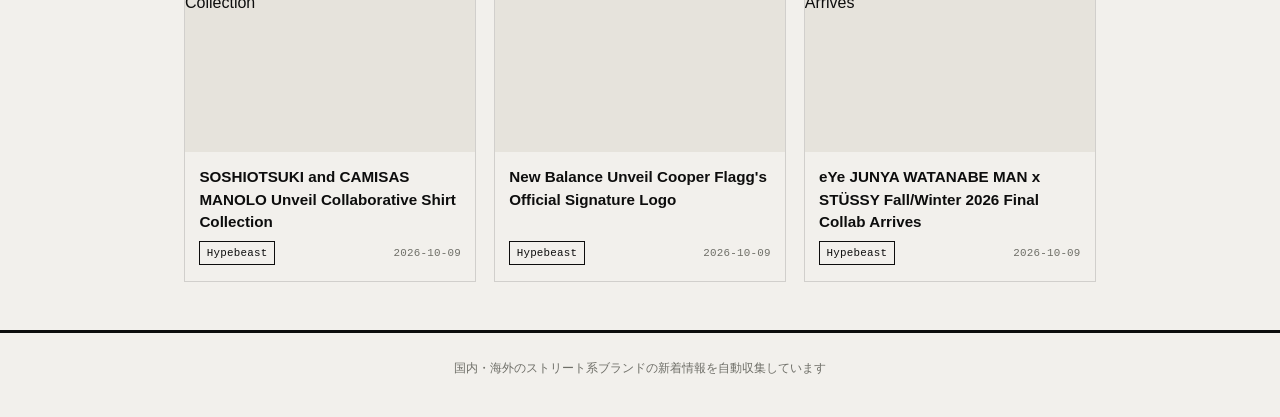
==== commit 030ec65a: "chore: update feed data and rebuild site" ====
--- a/docs/index.html
+++ b/docs/index.html
@@ -29,15 +29,15 @@
 
 
 
-<a class="hero" href="https://www.highsnobiety.com/p/anne-black-store-interview/">
+<a class="hero" href="https://www.fashionsnap.com/streetstyle/2026-10-09/537690/">
   <div class="hero-media">
-    <img src="https://www.highsnobiety.com/static-assets/dato/1790602452-alutwins_024.jpg" alt="What Happens When a Ceramicist Opens a Clothing Store?">
+    <img src="https://fashionsnap-assets.com/asset/format=auto,width=1280,height=670,gravity=auto,fit=pad/streetstyle/images/2026/10/e6d9d768-0901-430a-aa33-a425efa8994f.jpg" alt="ストリートスタイル: Job: model">
     <span class="stamp">JUST IN</span>
   </div>
   <div class="hero-body">
-    <div class="eyebrow">Highsnobiety</div>
-    <h1>What Happens When a Ceramicist Opens a Clothing Store?</h1>
-    <div class="meta">2026-10-08</div>
+    <div class="eyebrow">Fashionsnap</div>
+    <h1>ストリートスタイル: Job: model</h1>
+    <div class="meta">2026-10-09</div>
   </div>
 </a>
 
@@ -106,197 +106,197 @@
 </div>
 <div class="card-grid">
 
-  <a class="card" href="https://www.highsnobiety.com/p/nike-air-max-metro-black-red/">
-    <div class="thumb">
-      <img src="https://www.highsnobiety.com/static-assets/dato/1791377051-air-max-metro-png-8.png" alt="Nike’s Retro Air Max Sneaker Looks Straight Outta a Vintage Store">
-    </div>
-    <div class="card-body">
-      <div class="card-title">Nike’s Retro Air Max Sneaker Looks Straight Outta a Vintage Store</div>
+  <a class="card" href="https://www.fashionsnap.com/streetstyle/2026-10-09/537713/">
+    <div class="thumb">
+      <img src="https://fashionsnap-assets.com/asset/format=auto,width=1280,height=670,gravity=auto,fit=pad/streetstyle/images/2026/10/cfeb6af0-fc76-4185-832c-8ca33a13534c.jpg" alt="ストリートスタイル: Job: ネイリスト">
+    </div>
+    <div class="card-body">
+      <div class="card-title">ストリートスタイル: Job: ネイリスト</div>
+      <div class="card-meta">
+        <span class="source-badge">Fashionsnap</span>
+        <span>2026-10-09</span>
+      </div>
+    </div>
+  </a>
+
+  <a class="card" href="https://www.fashionsnap.com/streetstyle/2026-10-09/537711/">
+    <div class="thumb">
+      <img src="https://fashionsnap-assets.com/asset/format=auto,width=1280,height=670,gravity=auto,fit=pad/streetstyle/images/2026/10/2bc77523-0ed6-4c59-adde-45fe22c72c12.jpg" alt="ストリートスタイル: Job: model">
+    </div>
+    <div class="card-body">
+      <div class="card-title">ストリートスタイル: Job: model</div>
+      <div class="card-meta">
+        <span class="source-badge">Fashionsnap</span>
+        <span>2026-10-09</span>
+      </div>
+    </div>
+  </a>
+
+  <a class="card" href="https://www.fashionsnap.com/streetstyle/2026-10-09/537709/">
+    <div class="thumb">
+      <img src="https://fashionsnap-assets.com/asset/format=auto,width=1280,height=670,gravity=auto,fit=pad/streetstyle/images/2026/10/3d0abb53-ce12-4cc6-ba45-9abce9cd9051.jpg" alt="ストリートスタイル: Job: 学生">
+    </div>
+    <div class="card-body">
+      <div class="card-title">ストリートスタイル: Job: 学生</div>
+      <div class="card-meta">
+        <span class="source-badge">Fashionsnap</span>
+        <span>2026-10-09</span>
+      </div>
+    </div>
+  </a>
+
+  <a class="card" href="https://www.fashionsnap.com/streetstyle/2026-10-09/537706/">
+    <div class="thumb">
+      <img src="https://fashionsnap-assets.com/asset/format=auto,width=1280,height=670,gravity=auto,fit=pad/streetstyle/images/2026/10/477c722e-b759-49af-a8b7-716b6ad5a16c.jpg" alt="ストリートスタイル: Job: 学生">
+    </div>
+    <div class="card-body">
+      <div class="card-title">ストリートスタイル: Job: 学生</div>
+      <div class="card-meta">
+        <span class="source-badge">Fashionsnap</span>
+        <span>2026-10-09</span>
+      </div>
+    </div>
+  </a>
+
+  <a class="card" href="https://www.fashionsnap.com/streetstyle/2026-10-09/537702/">
+    <div class="thumb">
+      <img src="https://fashionsnap-assets.com/asset/format=auto,width=1280,height=670,gravity=auto,fit=pad/streetstyle/images/2026/10/5964c6e8-516c-4714-ae8a-5cbf5f42a415.jpg" alt="ストリートスタイル: Job: model">
+    </div>
+    <div class="card-body">
+      <div class="card-title">ストリートスタイル: Job: model</div>
+      <div class="card-meta">
+        <span class="source-badge">Fashionsnap</span>
+        <span>2026-10-09</span>
+      </div>
+    </div>
+  </a>
+
+  <a class="card" href="https://www.fashionsnap.com/streetstyle/2026-10-09/537700/">
+    <div class="thumb">
+      <img src="https://fashionsnap-assets.com/asset/format=auto,width=1280,height=670,gravity=auto,fit=pad/streetstyle/images/2026/10/4b262e12-229f-4891-bda5-baccd6240b44.jpg" alt="ストリートスタイル:">
+    </div>
+    <div class="card-body">
+      <div class="card-title">ストリートスタイル:</div>
+      <div class="card-meta">
+        <span class="source-badge">Fashionsnap</span>
+        <span>2026-10-09</span>
+      </div>
+    </div>
+  </a>
+
+  <a class="card" href="https://www.fashionsnap.com/streetstyle/2026-10-09/537699/">
+    <div class="thumb">
+      <img src="https://fashionsnap-assets.com/asset/format=auto,width=1280,height=670,gravity=auto,fit=pad/streetstyle/images/2026/10/645b862c-f179-42fb-a304-84cda31c548f.jpg" alt="ストリートスタイル: Job: 学生">
+    </div>
+    <div class="card-body">
+      <div class="card-title">ストリートスタイル: Job: 学生</div>
+      <div class="card-meta">
+        <span class="source-badge">Fashionsnap</span>
+        <span>2026-10-09</span>
+      </div>
+    </div>
+  </a>
+
+  <a class="card" href="https://www.highsnobiety.com/p/adidas-sneaker-releases-october-week-2/">
+    <div class="thumb">
+      <img src="https://www.highsnobiety.com/static-assets/dato/1791300201-02.jpg" alt="The Seven Best adidas Sneaker Releases This Week">
+    </div>
+    <div class="card-body">
+      <div class="card-title">The Seven Best adidas Sneaker Releases This Week</div>
       <div class="card-meta">
         <span class="source-badge">Highsnobiety</span>
-        <span>2026-10-08</span>
-      </div>
-    </div>
-  </a>
-
-  <a class="card" href="https://www.highsnobiety.com/p/one-good-gorpy-winter-sneaker-sorel-salomon/">
-    <div class="thumb">
-      <img src="https://www.highsnobiety.com/static-assets/dato/1791365655-one-good-sorel-1.png" alt="One Good Winter Boot Disguised as a Sneaker">
-    </div>
-    <div class="card-body">
-      <div class="card-title">One Good Winter Boot Disguised as a Sneaker</div>
-      <div class="card-meta">
-        <span class="source-badge">Highsnobiety</span>
-        <span>2026-10-08</span>
-      </div>
-    </div>
-  </a>
-
-  <a class="card" href="https://www.highsnobiety.com/p/lululemon-quiets-the-weather/">
-    <div class="thumb">
-      <img src="https://www.highsnobiety.com/static-assets/dato/1791387822-feature2.jpg" alt="lululemon Quiets the Weather">
-    </div>
-    <div class="card-body">
-      <div class="card-title">lululemon Quiets the Weather</div>
-      <div class="card-meta">
-        <span class="source-badge">Highsnobiety</span>
-        <span>2026-10-08</span>
-      </div>
-    </div>
-  </a>
-
-  <a class="card" href="https://www.highsnobiety.com/p/hardies-adidas-control-5/">
-    <div class="thumb">
-      <img src="https://www.highsnobiety.com/static-assets/dato/1791447975-8-3.png" alt="Hardies Screws Up this Mid-2000s adidas Runner">
-    </div>
-    <div class="card-body">
-      <div class="card-title">Hardies Screws Up this Mid-2000s adidas Runner</div>
-      <div class="card-meta">
-        <span class="source-badge">Highsnobiety</span>
-        <span>2026-10-08</span>
-      </div>
-    </div>
-  </a>
-
-  <a class="card" href="https://www.houyhnhnm.jp/news/1178125/">
-    <div class="thumb">
-      <img src="https://www.houyhnhnm.jp/wp-content/uploads/2026/10/07.jpg" alt="サウス2 ウエスト8とコロンビア PFGがはじめての邂逅。フィッシングを背景にしたもの同士による、息の合ったコラボコレクションがリリースされます。">
-    </div>
-    <div class="card-body">
-      <div class="card-title">サウス2 ウエスト8とコロンビア PFGがはじめての邂逅。フィッシングを背景にしたもの同士による、息の合ったコラボコレクションがリリースされます。</div>
-      <div class="card-meta">
-        <span class="source-badge">HOUYHNHNM</span>
-        <span>2026-10-08</span>
-      </div>
-    </div>
-  </a>
-
-  <a class="card" href="https://www.fashionsnap.com/article/done-popup/">
-    <div class="thumb">
-      <img src="https://fashionsnap-assets.com/asset/format=auto,fit=crop,width=300,height=300/article/images/2026/10/2bc591a9-a884-420e-adcc-9ab61f45c785.png" alt="「バックパックは退屈だった」　リュックの固定観念を覆す伊発「DONE!」とは">
-    </div>
-    <div class="card-body">
-      <div class="card-title">「バックパックは退屈だった」　リュックの固定観念を覆す伊発「DONE!」とは</div>
-      <div class="card-meta">
-        <span class="source-badge">Fashionsnap</span>
-        <span>2026-10-08</span>
-      </div>
-    </div>
-  </a>
-
-  <a class="card" href="https://www.fashionsnap.com/article/2026-10-08/nestbowl-adidas-tour/">
-    <div class="thumb">
-      <img src="https://fashionsnap-assets.com/asset/format=auto,fit=crop,width=300,height=300/article/images/2026/10/7feb95d9-dd1a-4b02-831a-e2f8493cc7cf.jpg" alt="アディダスがキャリアイベントを初開催　都内5店舗で働く販売スタッフを募集">
-    </div>
-    <div class="card-body">
-      <div class="card-title">アディダスがキャリアイベントを初開催　都内5店舗で働く販売スタッフを募集</div>
-      <div class="card-meta">
-        <span class="source-badge">Fashionsnap</span>
-        <span>2026-10-08</span>
-      </div>
-    </div>
-  </a>
-
-  <a class="card" href="https://www.fashionsnap.com/article/2026-10-08/mizuno-hyper-warp-2/">
-    <div class="thumb">
-      <img src="https://fashionsnap-assets.com/asset/format=auto,fit=crop,width=300,height=300/article/images/2026/10/4f0480ff-18a0-4e5c-ba2c-109cb65fc63b.jpg" alt="ミズノがトップアスリート向け「ハイパーワープ」新作を発表　トレーニングモデルを追加">
-    </div>
-    <div class="card-body">
-      <div class="card-title">ミズノがトップアスリート向け「ハイパーワープ」新作を発表　トレーニングモデルを追加</div>
-      <div class="card-meta">
-        <span class="source-badge">Fashionsnap</span>
-        <span>2026-10-08</span>
-      </div>
-    </div>
-  </a>
-
-  <a class="card" href="https://www.fashionsnap.com/article/2026-10-08/khoki-pop-up-26aw/">
-    <div class="thumb">
-      <img src="https://fashionsnap-assets.com/asset/format=auto,fit=crop,width=300,height=300/article/images/2026/10/d48b9221-f39e-4f53-acf9-001d59d0bf70.jpg" alt="コッキが東京と大阪で26年秋冬のポップアップ開催　限定コーデュロイパンツを販売">
-    </div>
-    <div class="card-body">
-      <div class="card-title">コッキが東京と大阪で26年秋冬のポップアップ開催　限定コーデュロイパンツを販売</div>
-      <div class="card-meta">
-        <span class="source-badge">Fashionsnap</span>
-        <span>2026-10-08</span>
-      </div>
-    </div>
-  </a>
-
-  <a class="card" href="https://www.houyhnhnm.jp/news/1178422/">
-    <div class="thumb">
-      <img src="https://www.houyhnhnm.jp/wp-content/uploads/2026/10/fsfsfs.jpg" alt="発売直前。フレッシュサービス × フイナムのWEATHER SHIELD UTILITY SHOOTING COATの魅力を改めておさらい！">
-    </div>
-    <div class="card-body">
-      <div class="card-title">発売直前。フレッシュサービス × フイナムのWEATHER SHIELD UTILITY SHOOTING COATの魅力を改めておさらい！</div>
-      <div class="card-meta">
-        <span class="source-badge">HOUYHNHNM</span>
-        <span>2026-10-08</span>
-      </div>
-    </div>
-  </a>
-
-  <a class="card" href="https://www.fashionsnap.com/article/2026-10-08/dior-new-book/">
-    <div class="thumb">
-      <img src="https://fashionsnap-assets.com/asset/format=auto,fit=crop,width=300,height=300/article/images/2026/10/5aba2f14-9851-4847-906d-7487d4de74ea.jpg" alt="クリスチャン・ディオールの急逝前夜を記した回顧録「A Season at Dior」が出版">
-    </div>
-    <div class="card-body">
-      <div class="card-title">クリスチャン・ディオールの急逝前夜を記した回顧録「A Season at Dior」が出版</div>
-      <div class="card-meta">
-        <span class="source-badge">Fashionsnap</span>
-        <span>2026-10-08</span>
-      </div>
-    </div>
-  </a>
-
-  <a class="card" href="https://www.fashionsnap.com/article/2026-10-08/nanzuka-underground-close/">
-    <div class="thumb">
-      <img src="https://fashionsnap-assets.com/asset/format=auto,fit=crop,width=300,height=300/article/images/2026/10/ee1948bb-ed29-4588-a424-6855446a25e9.jpg" alt="神宮前のギャラリー「NANZUKA UNDERGROUND」が閉廊　21年の歴史に幕">
-    </div>
-    <div class="card-body">
-      <div class="card-title">神宮前のギャラリー「NANZUKA UNDERGROUND」が閉廊　21年の歴史に幕</div>
-      <div class="card-meta">
-        <span class="source-badge">Fashionsnap</span>
-        <span>2026-10-08</span>
-      </div>
-    </div>
-  </a>
-
-  <a class="card" href="https://www.fashionsnap.com/article/2026-10-08/laduree-new-store-omotesando/">
-    <div class="thumb">
-      <img src="https://fashionsnap-assets.com/asset/format=auto,fit=crop,width=300,height=300/article/images/2026/10/b18eef96-41e7-4394-ba43-473a657fa340.jpg" alt="ラデュレが東京・表参道に旗艦店をオープン　イートインスペースを完備">
-    </div>
-    <div class="card-body">
-      <div class="card-title">ラデュレが東京・表参道に旗艦店をオープン　イートインスペースを完備</div>
-      <div class="card-meta">
-        <span class="source-badge">Fashionsnap</span>
-        <span>2026-10-08</span>
-      </div>
-    </div>
-  </a>
-
-  <a class="card" href="https://www.fashionsnap.com/article/2026-10-08/yohji-yamamoto-moon-star-collaboration/">
-    <div class="thumb">
-      <img src="https://fashionsnap-assets.com/asset/format=auto,fit=crop,width=300,height=300/article/images/2026/10/cf53b3d9-8327-4361-8466-fac30963aae7.jpg" alt="ワイルドサイド ヨウジヤマモト × ムーンスター発売　定番靴をブラックにアレンジ">
-    </div>
-    <div class="card-body">
-      <div class="card-title">ワイルドサイド ヨウジヤマモト × ムーンスター発売　定番靴をブラックにアレンジ</div>
-      <div class="card-meta">
-        <span class="source-badge">Fashionsnap</span>
-        <span>2026-10-08</span>
-      </div>
-    </div>
-  </a>
-
-  <a class="card" href="https://www.fashionsnap.com/article/2026-10-08/feitag-reference-2026/">
-    <div class="thumb">
-      <img src="https://fashionsnap-assets.com/asset/format=auto,fit=crop,width=300,height=300/article/images/2026/10/24586163-d88d-4519-8ea2-ad54040784b1.jpg" alt="フライターグが新ライン「リファレンス」始動　トラックタープをアップサイクルしたバッグを展開">
-    </div>
-    <div class="card-body">
-      <div class="card-title">フライターグが新ライン「リファレンス」始動　トラックタープをアップサイクルしたバッグを展開</div>
-      <div class="card-meta">
-        <span class="source-badge">Fashionsnap</span>
-        <span>2026-10-08</span>
+        <span>2026-10-09</span>
+      </div>
+    </div>
+  </a>
+
+  <a class="card" href="https://www.fashionsnap.com/streetstyle/2026-10-09/537692/">
+    <div class="thumb">
+      <img src="https://fashionsnap-assets.com/asset/format=auto,width=1280,height=670,gravity=auto,fit=pad/streetstyle/images/2026/10/60028eb7-0ac4-40d4-95ee-a6252a69f138.jpg" alt="ストリートスタイル: Job: 学生">
+    </div>
+    <div class="card-body">
+      <div class="card-title">ストリートスタイル: Job: 学生</div>
+      <div class="card-meta">
+        <span class="source-badge">Fashionsnap</span>
+        <span>2026-10-09</span>
+      </div>
+    </div>
+  </a>
+
+  <a class="card" href="https://www.fashionsnap.com/streetstyle/2026-10-09/537687/">
+    <div class="thumb">
+      <img src="https://fashionsnap-assets.com/asset/format=auto,width=1280,height=670,gravity=auto,fit=pad/streetstyle/images/2026/10/c8ed4fdb-5773-405d-bf92-0f089d7b4d62.jpg" alt="ストリートスタイル: Job: model">
+    </div>
+    <div class="card-body">
+      <div class="card-title">ストリートスタイル: Job: model</div>
+      <div class="card-meta">
+        <span class="source-badge">Fashionsnap</span>
+        <span>2026-10-09</span>
+      </div>
+    </div>
+  </a>
+
+  <a class="card" href="https://www.fashionsnap.com/streetstyle/2026-10-09/537682/">
+    <div class="thumb">
+      <img src="https://fashionsnap-assets.com/asset/format=auto,width=1280,height=670,gravity=auto,fit=pad/streetstyle/images/2026/10/859af512-60a1-417f-959b-83842fb3d72b.jpg" alt="ストリートスタイル: Job: model">
+    </div>
+    <div class="card-body">
+      <div class="card-title">ストリートスタイル: Job: model</div>
+      <div class="card-meta">
+        <span class="source-badge">Fashionsnap</span>
+        <span>2026-10-09</span>
+      </div>
+    </div>
+  </a>
+
+  <a class="card" href="https://hypebeast.com/2026/10/aime-leon-dore-fw26-delivery-2-lookbook-new-balance-gator-t500-release-info">
+    <div class="thumb">
+      <img src="https://image-cdn.hypb.st/https%3A%2F%2Fhypebeast.com%2Fimage%2F2026%2F10%2F08%2Faime-leon-dore-fw26-delivery-2-lookbook-new-balance-gator-t500-release-info-000.jpg?w=800&amp;cbr=1&amp;q=90&amp;fit=max" alt="Aimé Leon Dore Explores Military and Workwear References for FW26 Delivery 2">
+    </div>
+    <div class="card-body">
+      <div class="card-title">Aimé Leon Dore Explores Military and Workwear References for FW26 Delivery 2</div>
+      <div class="card-meta">
+        <span class="source-badge">Hypebeast</span>
+        <span>2026-10-09</span>
+      </div>
+    </div>
+  </a>
+
+  <a class="card" href="https://hypebeast.com/2026/10/soshiotsuki-camisas-manolo-collabo-shirts-release-info">
+    <div class="thumb">
+      <img src="https://image-cdn.hypb.st/https%3A%2F%2Fhypebeast.com%2Fimage%2F2026%2F10%2Fsoshiotsuki-camisas-manolo-collabo-shirts-release-info-ft.jpg?w=800&amp;cbr=1&amp;q=90&amp;fit=max" alt="SOSHIOTSUKI and CAMISAS MANOLO Unveil Collaborative Shirt Collection">
+    </div>
+    <div class="card-body">
+      <div class="card-title">SOSHIOTSUKI and CAMISAS MANOLO Unveil Collaborative Shirt Collection</div>
+      <div class="card-meta">
+        <span class="source-badge">Hypebeast</span>
+        <span>2026-10-09</span>
+      </div>
+    </div>
+  </a>
+
+  <a class="card" href="https://hypebeast.com/2026/10/new-balance-cooper-flagg-official-signature-logo-reveal-news">
+    <div class="thumb">
+      <img src="https://image-cdn.hypb.st/https%3A%2F%2Fhypebeast.com%2Fimage%2F2026%2F10%2F08%2Fnew-balance-cooper-flagg-official-signature-logo-reveal-news-000.jpg?w=800&amp;cbr=1&amp;q=90&amp;fit=max" alt="New Balance Unveil Cooper Flagg&#39;s Official Signature Logo">
+    </div>
+    <div class="card-body">
+      <div class="card-title">New Balance Unveil Cooper Flagg&#39;s Official Signature Logo</div>
+      <div class="card-meta">
+        <span class="source-badge">Hypebeast</span>
+        <span>2026-10-09</span>
+      </div>
+    </div>
+  </a>
+
+  <a class="card" href="https://hypebeast.com/2026/10/eye-junya-watanabe-man-stussy-chore-coat-release-info">
+    <div class="thumb">
+      <img src="https://image-cdn.hypb.st/https%3A%2F%2Fhypebeast.com%2Fimage%2F2026%2F10%2Feye-junya-watanabe-man-stussy-chore-coat-release-info-ft.jpg?w=800&amp;cbr=1&amp;q=90&amp;fit=max" alt="eYe JUNYA WATANABE MAN x STÜSSY Fall/Winter 2026 Final Collab Arrives">
+    </div>
+    <div class="card-body">
+      <div class="card-title">eYe JUNYA WATANABE MAN x STÜSSY Fall/Winter 2026 Final Collab Arrives</div>
+      <div class="card-meta">
+        <span class="source-badge">Hypebeast</span>
+        <span>2026-10-09</span>
       </div>
     </div>
   </a>
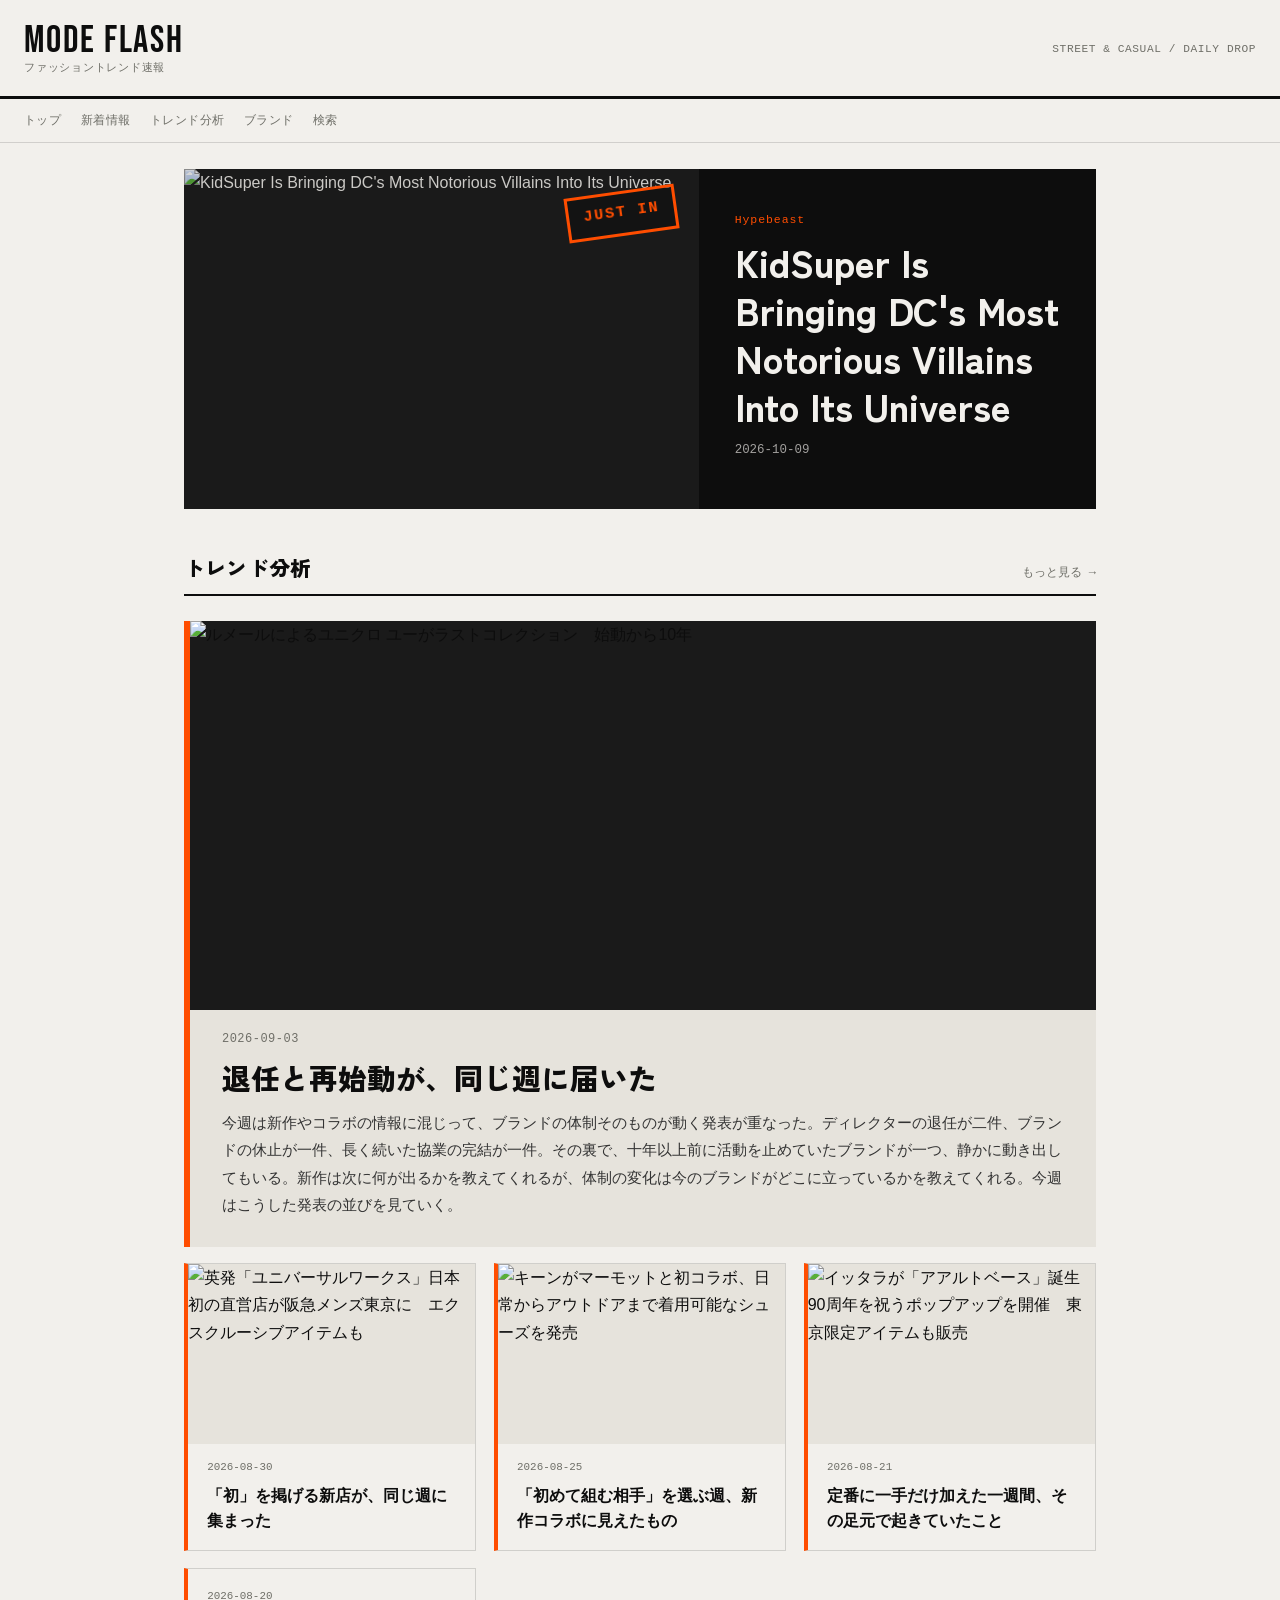
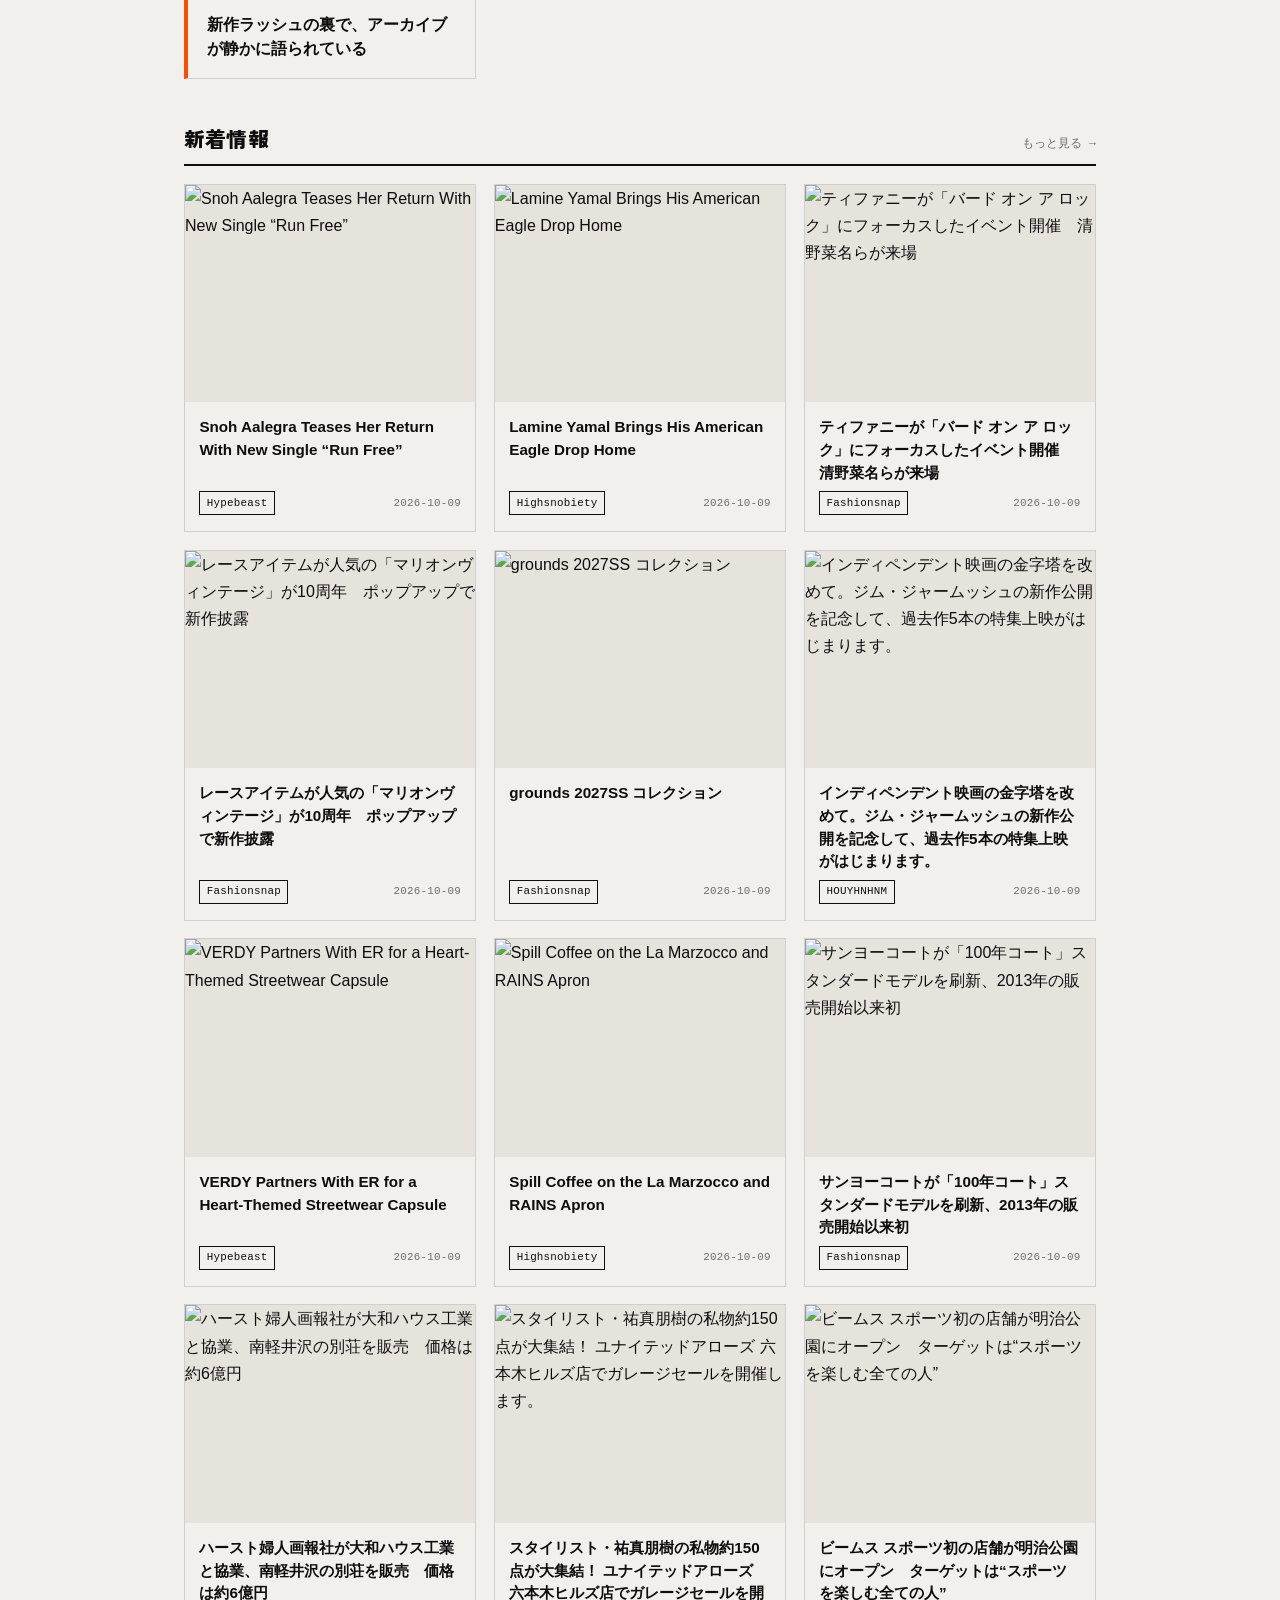
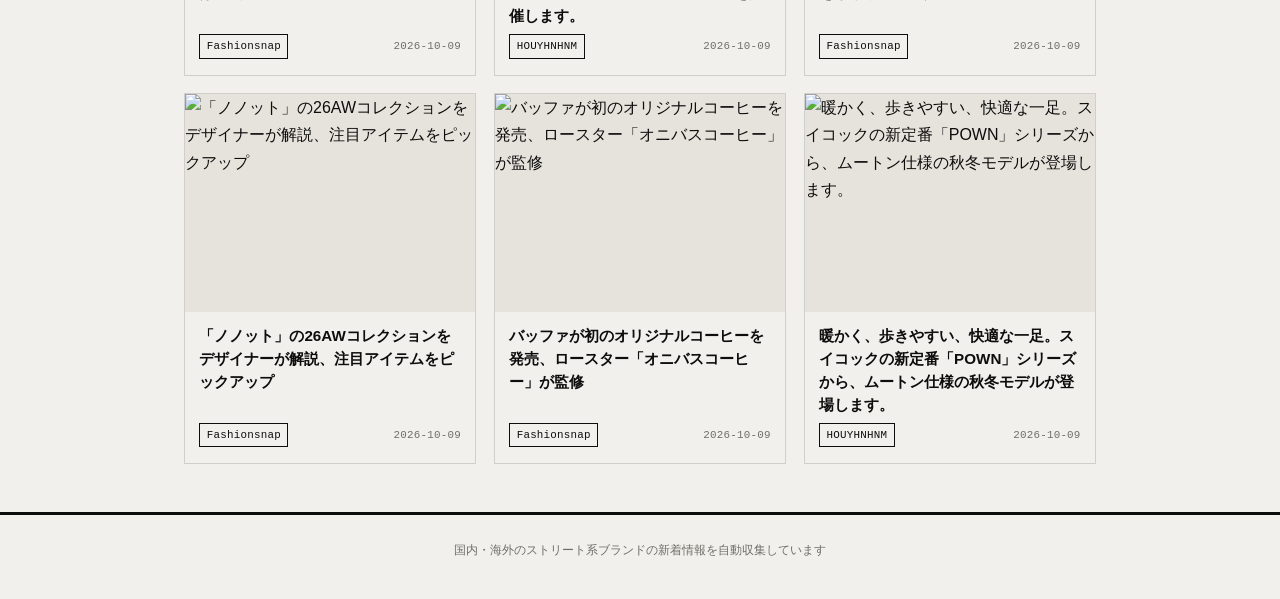
==== commit 0cbb4000: "chore: update feed data and rebuild site" ====
--- a/docs/index.html
+++ b/docs/index.html
@@ -29,14 +29,14 @@
 
 
 
-<a class="hero" href="https://www.fashionsnap.com/streetstyle/2026-10-09/537690/">
+<a class="hero" href="https://hypebeast.com/2026/10/kidsuper-dc-comics-super-villains-collaboration">
   <div class="hero-media">
-    <img src="https://fashionsnap-assets.com/asset/format=auto,width=1280,height=670,gravity=auto,fit=pad/streetstyle/images/2026/10/e6d9d768-0901-430a-aa33-a425efa8994f.jpg" alt="ストリートスタイル: Job: model">
+    <img src="https://image-cdn.hypb.st/https%3A%2F%2Fhypebeast.com%2Fimage%2F2026%2F10%2F09%2Fkid-super-dc-super-villains-product-info-featured-image.jpg?w=800&amp;cbr=1&amp;q=90&amp;fit=max" alt="KidSuper Is Bringing DC&#39;s Most Notorious Villains Into Its Universe">
     <span class="stamp">JUST IN</span>
   </div>
   <div class="hero-body">
-    <div class="eyebrow">Fashionsnap</div>
-    <h1>ストリートスタイル: Job: model</h1>
+    <div class="eyebrow">Hypebeast</div>
+    <h1>KidSuper Is Bringing DC&#39;s Most Notorious Villains Into Its Universe</h1>
     <div class="meta">2026-10-09</div>
   </div>
 </a>
@@ -106,103 +106,25 @@
 </div>
 <div class="card-grid">
 
-  <a class="card" href="https://www.fashionsnap.com/streetstyle/2026-10-09/537713/">
-    <div class="thumb">
-      <img src="https://fashionsnap-assets.com/asset/format=auto,width=1280,height=670,gravity=auto,fit=pad/streetstyle/images/2026/10/cfeb6af0-fc76-4185-832c-8ca33a13534c.jpg" alt="ストリートスタイル: Job: ネイリスト">
-    </div>
-    <div class="card-body">
-      <div class="card-title">ストリートスタイル: Job: ネイリスト</div>
-      <div class="card-meta">
-        <span class="source-badge">Fashionsnap</span>
-        <span>2026-10-09</span>
-      </div>
-    </div>
-  </a>
-
-  <a class="card" href="https://www.fashionsnap.com/streetstyle/2026-10-09/537711/">
-    <div class="thumb">
-      <img src="https://fashionsnap-assets.com/asset/format=auto,width=1280,height=670,gravity=auto,fit=pad/streetstyle/images/2026/10/2bc77523-0ed6-4c59-adde-45fe22c72c12.jpg" alt="ストリートスタイル: Job: model">
-    </div>
-    <div class="card-body">
-      <div class="card-title">ストリートスタイル: Job: model</div>
-      <div class="card-meta">
-        <span class="source-badge">Fashionsnap</span>
-        <span>2026-10-09</span>
-      </div>
-    </div>
-  </a>
-
-  <a class="card" href="https://www.fashionsnap.com/streetstyle/2026-10-09/537709/">
-    <div class="thumb">
-      <img src="https://fashionsnap-assets.com/asset/format=auto,width=1280,height=670,gravity=auto,fit=pad/streetstyle/images/2026/10/3d0abb53-ce12-4cc6-ba45-9abce9cd9051.jpg" alt="ストリートスタイル: Job: 学生">
-    </div>
-    <div class="card-body">
-      <div class="card-title">ストリートスタイル: Job: 学生</div>
-      <div class="card-meta">
-        <span class="source-badge">Fashionsnap</span>
-        <span>2026-10-09</span>
-      </div>
-    </div>
-  </a>
-
-  <a class="card" href="https://www.fashionsnap.com/streetstyle/2026-10-09/537706/">
-    <div class="thumb">
-      <img src="https://fashionsnap-assets.com/asset/format=auto,width=1280,height=670,gravity=auto,fit=pad/streetstyle/images/2026/10/477c722e-b759-49af-a8b7-716b6ad5a16c.jpg" alt="ストリートスタイル: Job: 学生">
-    </div>
-    <div class="card-body">
-      <div class="card-title">ストリートスタイル: Job: 学生</div>
-      <div class="card-meta">
-        <span class="source-badge">Fashionsnap</span>
-        <span>2026-10-09</span>
-      </div>
-    </div>
-  </a>
-
-  <a class="card" href="https://www.fashionsnap.com/streetstyle/2026-10-09/537702/">
-    <div class="thumb">
-      <img src="https://fashionsnap-assets.com/asset/format=auto,width=1280,height=670,gravity=auto,fit=pad/streetstyle/images/2026/10/5964c6e8-516c-4714-ae8a-5cbf5f42a415.jpg" alt="ストリートスタイル: Job: model">
-    </div>
-    <div class="card-body">
-      <div class="card-title">ストリートスタイル: Job: model</div>
-      <div class="card-meta">
-        <span class="source-badge">Fashionsnap</span>
-        <span>2026-10-09</span>
-      </div>
-    </div>
-  </a>
-
-  <a class="card" href="https://www.fashionsnap.com/streetstyle/2026-10-09/537700/">
-    <div class="thumb">
-      <img src="https://fashionsnap-assets.com/asset/format=auto,width=1280,height=670,gravity=auto,fit=pad/streetstyle/images/2026/10/4b262e12-229f-4891-bda5-baccd6240b44.jpg" alt="ストリートスタイル:">
-    </div>
-    <div class="card-body">
-      <div class="card-title">ストリートスタイル:</div>
-      <div class="card-meta">
-        <span class="source-badge">Fashionsnap</span>
-        <span>2026-10-09</span>
-      </div>
-    </div>
-  </a>
-
-  <a class="card" href="https://www.fashionsnap.com/streetstyle/2026-10-09/537699/">
-    <div class="thumb">
-      <img src="https://fashionsnap-assets.com/asset/format=auto,width=1280,height=670,gravity=auto,fit=pad/streetstyle/images/2026/10/645b862c-f179-42fb-a304-84cda31c548f.jpg" alt="ストリートスタイル: Job: 学生">
-    </div>
-    <div class="card-body">
-      <div class="card-title">ストリートスタイル: Job: 学生</div>
-      <div class="card-meta">
-        <span class="source-badge">Fashionsnap</span>
-        <span>2026-10-09</span>
-      </div>
-    </div>
-  </a>
-
-  <a class="card" href="https://www.highsnobiety.com/p/adidas-sneaker-releases-october-week-2/">
-    <div class="thumb">
-      <img src="https://www.highsnobiety.com/static-assets/dato/1791300201-02.jpg" alt="The Seven Best adidas Sneaker Releases This Week">
-    </div>
-    <div class="card-body">
-      <div class="card-title">The Seven Best adidas Sneaker Releases This Week</div>
+  <a class="card" href="https://hypebeast.com/2026/10/snoh-aalegra-teases-her-return-with-new-single-run-free">
+    <div class="thumb">
+      <img src="https://image-cdn.hypb.st/https%3A%2F%2Fhypebeast.com%2Fimage%2F2026%2F10%2F09%2FScreenshot-2026-10-08-at-5.04.12-PM-1.jpg?w=800&amp;cbr=1&amp;q=90&amp;fit=max" alt="Snoh Aalegra Teases Her Return With New Single “Run Free”">
+    </div>
+    <div class="card-body">
+      <div class="card-title">Snoh Aalegra Teases Her Return With New Single “Run Free”</div>
+      <div class="card-meta">
+        <span class="source-badge">Hypebeast</span>
+        <span>2026-10-09</span>
+      </div>
+    </div>
+  </a>
+
+  <a class="card" href="https://www.highsnobiety.com/p/lamine-yamal-american-eagle/">
+    <div class="thumb">
+      <img src="https://www.highsnobiety.com/static-assets/dato/1791548772-header-option-1.jpg" alt="Lamine Yamal Brings His American Eagle Drop Home">
+    </div>
+    <div class="card-body">
+      <div class="card-title">Lamine Yamal Brings His American Eagle Drop Home</div>
       <div class="card-meta">
         <span class="source-badge">Highsnobiety</span>
         <span>2026-10-09</span>
@@ -210,51 +132,64 @@
     </div>
   </a>
 
-  <a class="card" href="https://www.fashionsnap.com/streetstyle/2026-10-09/537692/">
-    <div class="thumb">
-      <img src="https://fashionsnap-assets.com/asset/format=auto,width=1280,height=670,gravity=auto,fit=pad/streetstyle/images/2026/10/60028eb7-0ac4-40d4-95ee-a6252a69f138.jpg" alt="ストリートスタイル: Job: 学生">
-    </div>
-    <div class="card-body">
-      <div class="card-title">ストリートスタイル: Job: 学生</div>
-      <div class="card-meta">
-        <span class="source-badge">Fashionsnap</span>
-        <span>2026-10-09</span>
-      </div>
-    </div>
-  </a>
-
-  <a class="card" href="https://www.fashionsnap.com/streetstyle/2026-10-09/537687/">
-    <div class="thumb">
-      <img src="https://fashionsnap-assets.com/asset/format=auto,width=1280,height=670,gravity=auto,fit=pad/streetstyle/images/2026/10/c8ed4fdb-5773-405d-bf92-0f089d7b4d62.jpg" alt="ストリートスタイル: Job: model">
-    </div>
-    <div class="card-body">
-      <div class="card-title">ストリートスタイル: Job: model</div>
-      <div class="card-meta">
-        <span class="source-badge">Fashionsnap</span>
-        <span>2026-10-09</span>
-      </div>
-    </div>
-  </a>
-
-  <a class="card" href="https://www.fashionsnap.com/streetstyle/2026-10-09/537682/">
-    <div class="thumb">
-      <img src="https://fashionsnap-assets.com/asset/format=auto,width=1280,height=670,gravity=auto,fit=pad/streetstyle/images/2026/10/859af512-60a1-417f-959b-83842fb3d72b.jpg" alt="ストリートスタイル: Job: model">
-    </div>
-    <div class="card-body">
-      <div class="card-title">ストリートスタイル: Job: model</div>
-      <div class="card-meta">
-        <span class="source-badge">Fashionsnap</span>
-        <span>2026-10-09</span>
-      </div>
-    </div>
-  </a>
-
-  <a class="card" href="https://hypebeast.com/2026/10/aime-leon-dore-fw26-delivery-2-lookbook-new-balance-gator-t500-release-info">
-    <div class="thumb">
-      <img src="https://image-cdn.hypb.st/https%3A%2F%2Fhypebeast.com%2Fimage%2F2026%2F10%2F08%2Faime-leon-dore-fw26-delivery-2-lookbook-new-balance-gator-t500-release-info-000.jpg?w=800&amp;cbr=1&amp;q=90&amp;fit=max" alt="Aimé Leon Dore Explores Military and Workwear References for FW26 Delivery 2">
-    </div>
-    <div class="card-body">
-      <div class="card-title">Aimé Leon Dore Explores Military and Workwear References for FW26 Delivery 2</div>
+  <a class="card" href="https://www.fashionsnap.com/article/2026-10-09/gardens-of-imagination-bird-on-a-rock-press-preview/">
+    <div class="thumb">
+      <img src="https://fashionsnap-assets.com/asset/format=auto,fit=crop,width=300,height=300/article/images/2026/10/6a64ffed-7ae2-46d9-a5d9-78c510189122.jpg" alt="ティファニーが「バード オン ア ロック」にフォーカスしたイベント開催　清野菜名らが来場">
+    </div>
+    <div class="card-body">
+      <div class="card-title">ティファニーが「バード オン ア ロック」にフォーカスしたイベント開催　清野菜名らが来場</div>
+      <div class="card-meta">
+        <span class="source-badge">Fashionsnap</span>
+        <span>2026-10-09</span>
+      </div>
+    </div>
+  </a>
+
+  <a class="card" href="https://www.fashionsnap.com/article/2026-10-09/malionvintage-10th/">
+    <div class="thumb">
+      <img src="https://fashionsnap-assets.com/asset/format=auto,fit=crop,width=300,height=300/article/images/2026/10/b195613e-5d75-4cbf-bb2f-c1596a0c8ff4.jpg" alt="レースアイテムが人気の「マリオンヴィンテージ」が10周年　ポップアップで新作披露">
+    </div>
+    <div class="card-body">
+      <div class="card-title">レースアイテムが人気の「マリオンヴィンテージ」が10周年　ポップアップで新作披露</div>
+      <div class="card-meta">
+        <span class="source-badge">Fashionsnap</span>
+        <span>2026-10-09</span>
+      </div>
+    </div>
+  </a>
+
+  <a class="card" href="https://www.fashionsnap.com/collection/grounds/2027ss/">
+    <div class="thumb">
+      <img src="https://fashionsnap-assets.com/asset/format=auto,fit=crop,width=300,height=300/collection/images/2026/10/6382ab13-e585-42aa-84b0-8d26e55a70cd.jpg" alt="grounds 2027SS コレクション">
+    </div>
+    <div class="card-body">
+      <div class="card-title">grounds 2027SS コレクション</div>
+      <div class="card-meta">
+        <span class="source-badge">Fashionsnap</span>
+        <span>2026-10-09</span>
+      </div>
+    </div>
+  </a>
+
+  <a class="card" href="https://www.houyhnhnm.jp/news/1178947/">
+    <div class="thumb">
+      <img src="https://www.houyhnhnm.jp/wp-content/uploads/2026/10/acd103f5fd7be16df71aebd5bac1723f.jpg" alt="インディペンデント映画の金字塔を改めて。ジム・ジャームッシュの新作公開を記念して、過去作5本の特集上映がはじまります。">
+    </div>
+    <div class="card-body">
+      <div class="card-title">インディペンデント映画の金字塔を改めて。ジム・ジャームッシュの新作公開を記念して、過去作5本の特集上映がはじまります。</div>
+      <div class="card-meta">
+        <span class="source-badge">HOUYHNHNM</span>
+        <span>2026-10-09</span>
+      </div>
+    </div>
+  </a>
+
+  <a class="card" href="https://hypebeast.com/2026/10/verdy-er-first-capsule-collaboration-release-info">
+    <div class="thumb">
+      <img src="https://image-cdn.hypb.st/https%3A%2F%2Fhypebeast.com%2Fimage%2F2026%2F10%2F09%2Fverdy-er-first-capsule-collaboration-release-info-0.jpg?w=800&amp;cbr=1&amp;q=90&amp;fit=max" alt="VERDY Partners With ER for a Heart-Themed Streetwear Capsule">
+    </div>
+    <div class="card-body">
+      <div class="card-title">VERDY Partners With ER for a Heart-Themed Streetwear Capsule</div>
       <div class="card-meta">
         <span class="source-badge">Hypebeast</span>
         <span>2026-10-09</span>
@@ -262,40 +197,105 @@
     </div>
   </a>
 
-  <a class="card" href="https://hypebeast.com/2026/10/soshiotsuki-camisas-manolo-collabo-shirts-release-info">
-    <div class="thumb">
-      <img src="https://image-cdn.hypb.st/https%3A%2F%2Fhypebeast.com%2Fimage%2F2026%2F10%2Fsoshiotsuki-camisas-manolo-collabo-shirts-release-info-ft.jpg?w=800&amp;cbr=1&amp;q=90&amp;fit=max" alt="SOSHIOTSUKI and CAMISAS MANOLO Unveil Collaborative Shirt Collection">
-    </div>
-    <div class="card-body">
-      <div class="card-title">SOSHIOTSUKI and CAMISAS MANOLO Unveil Collaborative Shirt Collection</div>
-      <div class="card-meta">
-        <span class="source-badge">Hypebeast</span>
-        <span>2026-10-09</span>
-      </div>
-    </div>
-  </a>
-
-  <a class="card" href="https://hypebeast.com/2026/10/new-balance-cooper-flagg-official-signature-logo-reveal-news">
-    <div class="thumb">
-      <img src="https://image-cdn.hypb.st/https%3A%2F%2Fhypebeast.com%2Fimage%2F2026%2F10%2F08%2Fnew-balance-cooper-flagg-official-signature-logo-reveal-news-000.jpg?w=800&amp;cbr=1&amp;q=90&amp;fit=max" alt="New Balance Unveil Cooper Flagg&#39;s Official Signature Logo">
-    </div>
-    <div class="card-body">
-      <div class="card-title">New Balance Unveil Cooper Flagg&#39;s Official Signature Logo</div>
-      <div class="card-meta">
-        <span class="source-badge">Hypebeast</span>
-        <span>2026-10-09</span>
-      </div>
-    </div>
-  </a>
-
-  <a class="card" href="https://hypebeast.com/2026/10/eye-junya-watanabe-man-stussy-chore-coat-release-info">
-    <div class="thumb">
-      <img src="https://image-cdn.hypb.st/https%3A%2F%2Fhypebeast.com%2Fimage%2F2026%2F10%2Feye-junya-watanabe-man-stussy-chore-coat-release-info-ft.jpg?w=800&amp;cbr=1&amp;q=90&amp;fit=max" alt="eYe JUNYA WATANABE MAN x STÜSSY Fall/Winter 2026 Final Collab Arrives">
-    </div>
-    <div class="card-body">
-      <div class="card-title">eYe JUNYA WATANABE MAN x STÜSSY Fall/Winter 2026 Final Collab Arrives</div>
-      <div class="card-meta">
-        <span class="source-badge">Hypebeast</span>
+  <a class="card" href="https://www.highsnobiety.com/p/la-marzocco-rains-coffee-apron/">
+    <div class="thumb">
+      <img src="https://www.highsnobiety.com/static-assets/dato/1791538842-dato-2.jpg" alt="Spill Coffee on the La Marzocco and RAINS Apron">
+    </div>
+    <div class="card-body">
+      <div class="card-title">Spill Coffee on the La Marzocco and RAINS Apron</div>
+      <div class="card-meta">
+        <span class="source-badge">Highsnobiety</span>
+        <span>2026-10-09</span>
+      </div>
+    </div>
+  </a>
+
+  <a class="card" href="https://www.fashionsnap.com/article/2026-10-09/sanyocoat-100nencoat/">
+    <div class="thumb">
+      <img src="https://fashionsnap-assets.com/asset/format=auto,fit=crop,width=300,height=300/article/images/2026/10/f45f76e5-09a2-4d5c-9718-1a2863db3ea0.jpg" alt="サンヨーコートが「100年コート」スタンダードモデルを刷新、2013年の販売開始以来初">
+    </div>
+    <div class="card-body">
+      <div class="card-title">サンヨーコートが「100年コート」スタンダードモデルを刷新、2013年の販売開始以来初</div>
+      <div class="card-meta">
+        <span class="source-badge">Fashionsnap</span>
+        <span>2026-10-09</span>
+      </div>
+    </div>
+  </a>
+
+  <a class="card" href="https://www.fashionsnap.com/article/2026-10-09/modern-living-daiwa/">
+    <div class="thumb">
+      <img src="https://fashionsnap-assets.com/asset/format=auto,fit=crop,width=300,height=300/article/images/2026/10/216efd6a-7fa3-4113-99d3-555aa497bacb.jpg" alt="ハースト婦人画報社が大和ハウス工業と協業、南軽井沢の別荘を販売　価格は約6億円">
+    </div>
+    <div class="card-body">
+      <div class="card-title">ハースト婦人画報社が大和ハウス工業と協業、南軽井沢の別荘を販売　価格は約6億円</div>
+      <div class="card-meta">
+        <span class="source-badge">Fashionsnap</span>
+        <span>2026-10-09</span>
+      </div>
+    </div>
+  </a>
+
+  <a class="card" href="https://www.houyhnhnm.jp/news/1178941/">
+    <div class="thumb">
+      <img src="https://www.houyhnhnm.jp/wp-content/uploads/2026/10/A_1080_1080.jpg" alt="スタイリスト・祐真朋樹の私物約150点が大集結！ ユナイテッドアローズ 六本木ヒルズ店でガレージセールを開催します。">
+    </div>
+    <div class="card-body">
+      <div class="card-title">スタイリスト・祐真朋樹の私物約150点が大集結！ ユナイテッドアローズ 六本木ヒルズ店でガレージセールを開催します。</div>
+      <div class="card-meta">
+        <span class="source-badge">HOUYHNHNM</span>
+        <span>2026-10-09</span>
+      </div>
+    </div>
+  </a>
+
+  <a class="card" href="https://www.fashionsnap.com/article/2026-10-09/beams-sports-open/">
+    <div class="thumb">
+      <img src="https://fashionsnap-assets.com/asset/format=auto,fit=crop,width=300,height=300/article/images/2026/10/ea2fd165-e13f-4390-ab70-37b5e2c98f99.jpg" alt="ビームス スポーツ初の店舗が明治公園にオープン　ターゲットは“スポーツを楽しむ全ての人”">
+    </div>
+    <div class="card-body">
+      <div class="card-title">ビームス スポーツ初の店舗が明治公園にオープン　ターゲットは“スポーツを楽しむ全ての人”</div>
+      <div class="card-meta">
+        <span class="source-badge">Fashionsnap</span>
+        <span>2026-10-09</span>
+      </div>
+    </div>
+  </a>
+
+  <a class="card" href="https://www.fashionsnap.com/article/fstore26aw-nonnotte/">
+    <div class="thumb">
+      <img src="https://fashionsnap-assets.com/asset/format=auto,fit=crop,width=300,height=300/article/images/2026/09/ea383aa0-73f9-4563-b374-a1d03f5dc808.jpg" alt="「ノノット」の26AWコレクションをデザイナーが解説、注目アイテムをピックアップ">
+    </div>
+    <div class="card-body">
+      <div class="card-title">「ノノット」の26AWコレクションをデザイナーが解説、注目アイテムをピックアップ</div>
+      <div class="card-meta">
+        <span class="source-badge">Fashionsnap</span>
+        <span>2026-10-09</span>
+      </div>
+    </div>
+  </a>
+
+  <a class="card" href="https://www.fashionsnap.com/article/2026-10-09/buffer-coffee-2026/">
+    <div class="thumb">
+      <img src="https://fashionsnap-assets.com/asset/format=auto,fit=crop,width=300,height=300/article/images/2026/10/d99d662d-d6a6-4e16-873a-30800c9175af.jpg" alt="バッファが初のオリジナルコーヒーを発売、ロースター「オニバスコーヒー」が監修">
+    </div>
+    <div class="card-body">
+      <div class="card-title">バッファが初のオリジナルコーヒーを発売、ロースター「オニバスコーヒー」が監修</div>
+      <div class="card-meta">
+        <span class="source-badge">Fashionsnap</span>
+        <span>2026-10-09</span>
+      </div>
+    </div>
+  </a>
+
+  <a class="card" href="https://www.houyhnhnm.jp/news/1178875/">
+    <div class="thumb">
+      <img src="https://www.houyhnhnm.jp/wp-content/uploads/2026/10/100.jpg" alt="暖かく、歩きやすい、快適な一足。スイコックの新定番「POWN」シリーズから、ムートン仕様の秋冬モデルが登場します。">
+    </div>
+    <div class="card-body">
+      <div class="card-title">暖かく、歩きやすい、快適な一足。スイコックの新定番「POWN」シリーズから、ムートン仕様の秋冬モデルが登場します。</div>
+      <div class="card-meta">
+        <span class="source-badge">HOUYHNHNM</span>
         <span>2026-10-09</span>
       </div>
     </div>
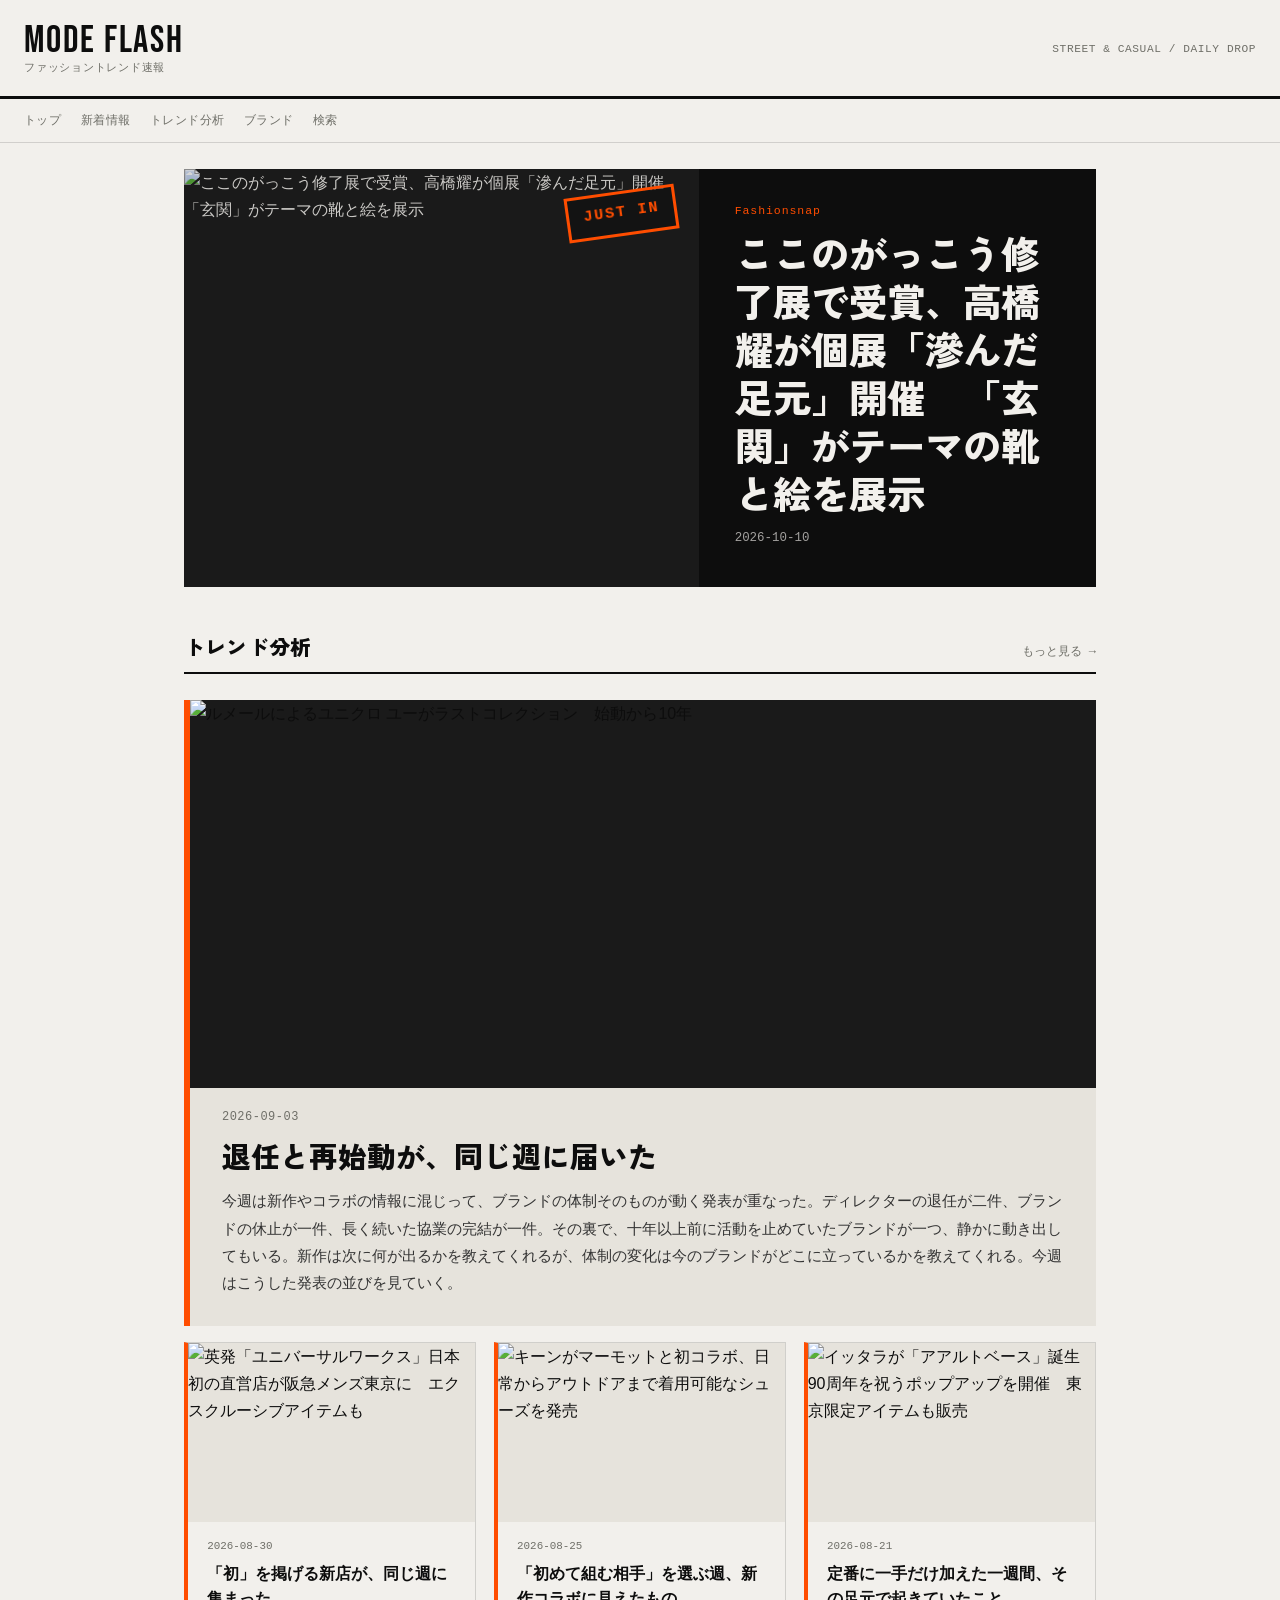
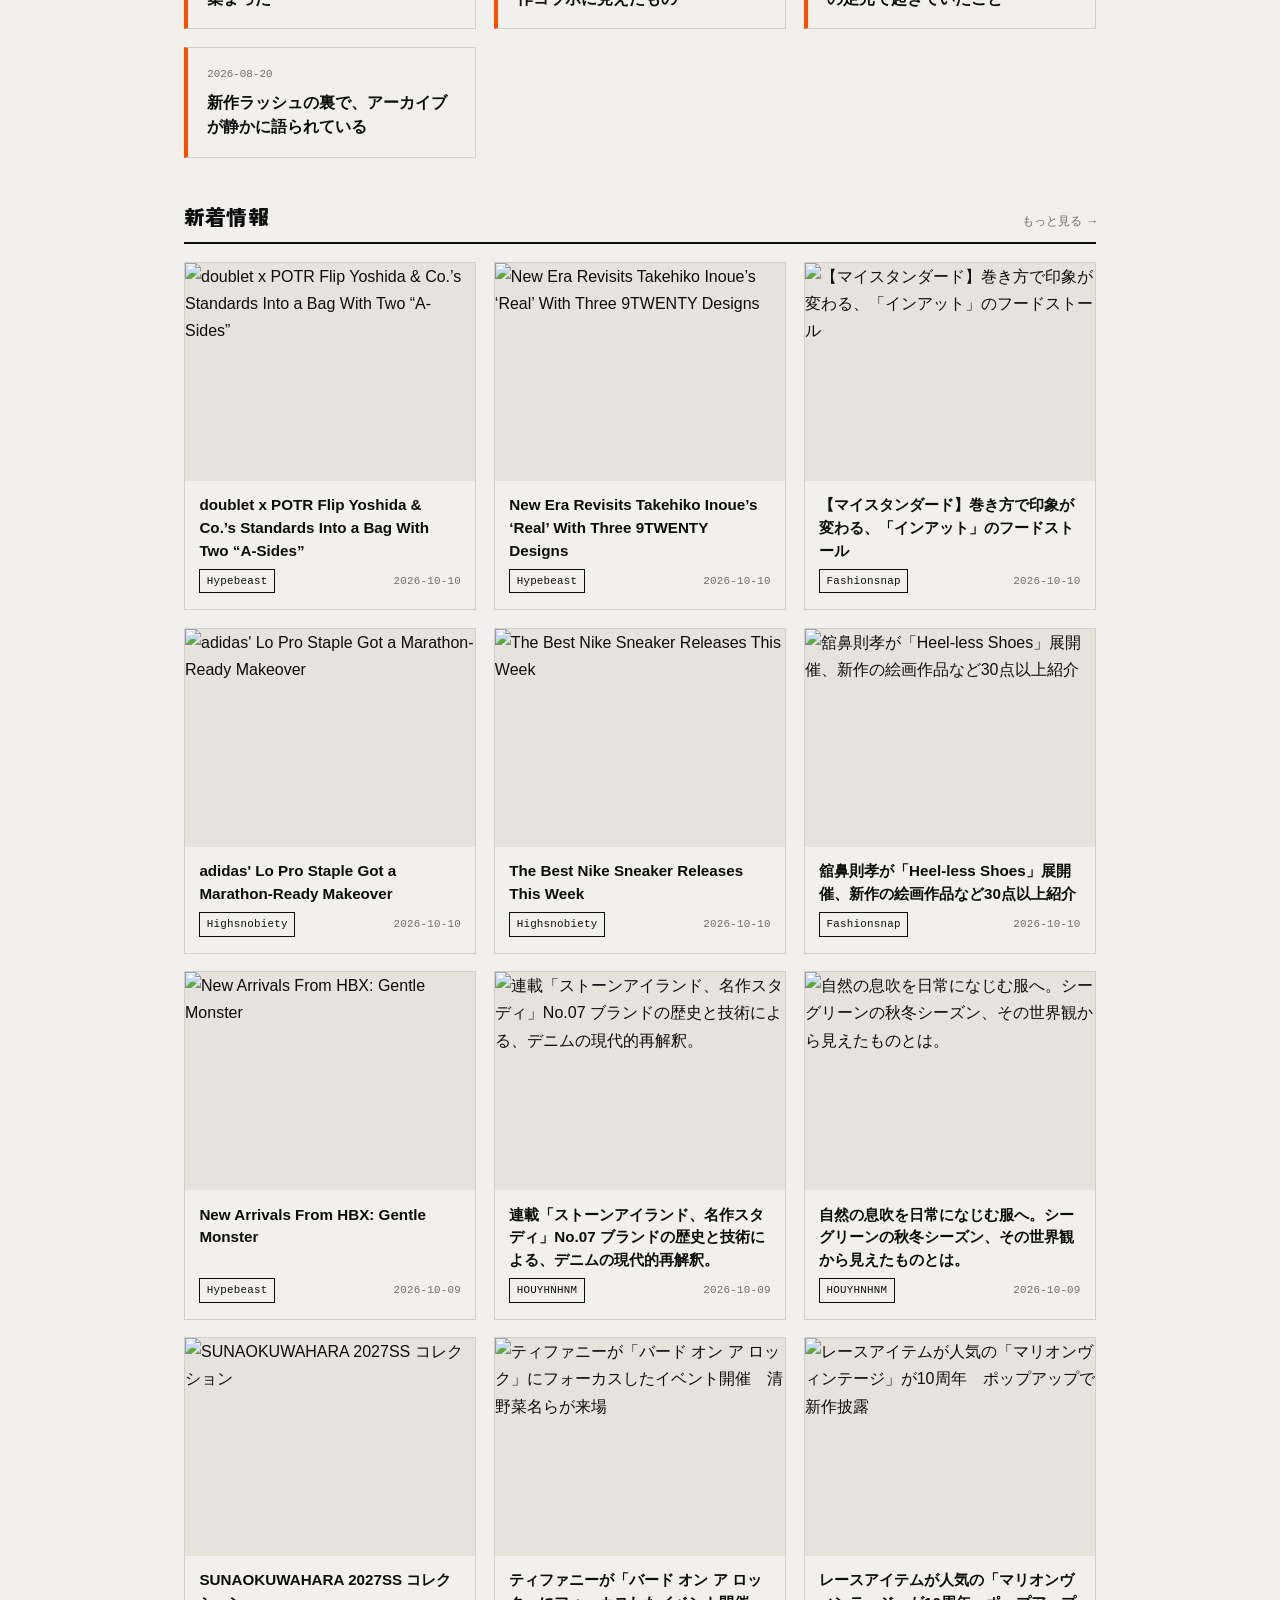
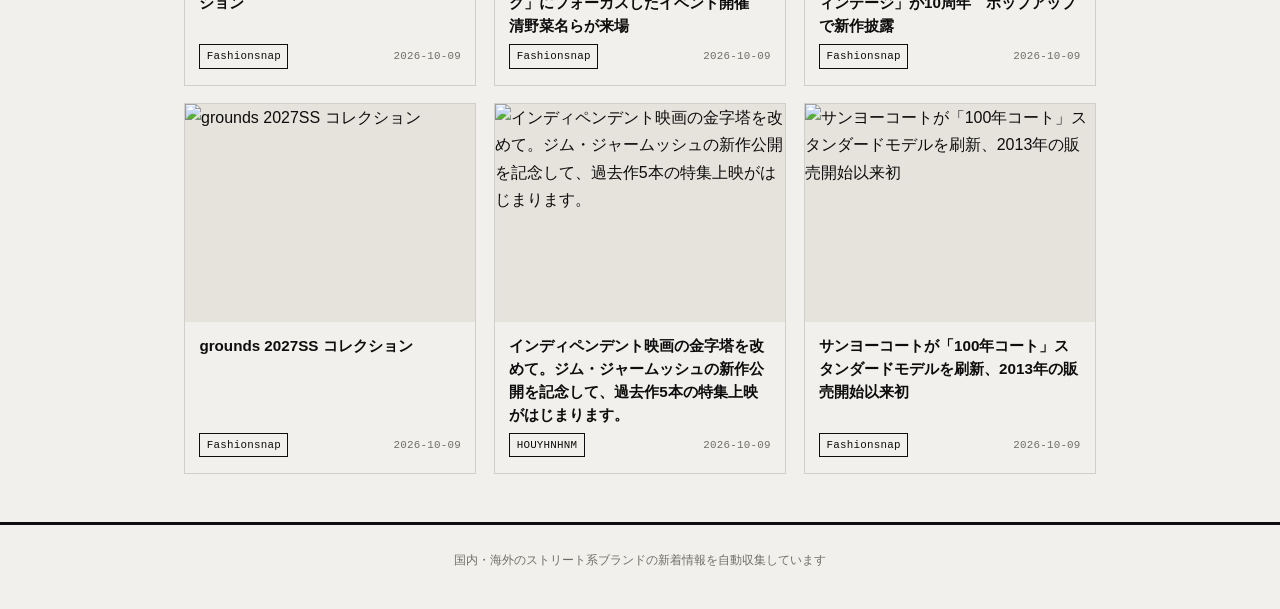
==== commit b0ddb9c1: "chore: update feed data and rebuild site" ====
--- a/docs/index.html
+++ b/docs/index.html
@@ -29,15 +29,15 @@
 
 
 
-<a class="hero" href="https://hypebeast.com/2026/10/kidsuper-dc-comics-super-villains-collaboration">
+<a class="hero" href="https://www.fashionsnap.com/article/2026-10-10/akira-takahashi-blurred-feet/">
   <div class="hero-media">
-    <img src="https://image-cdn.hypb.st/https%3A%2F%2Fhypebeast.com%2Fimage%2F2026%2F10%2F09%2Fkid-super-dc-super-villains-product-info-featured-image.jpg?w=800&amp;cbr=1&amp;q=90&amp;fit=max" alt="KidSuper Is Bringing DC&#39;s Most Notorious Villains Into Its Universe">
+    <img src="https://fashionsnap-assets.com/asset/format=auto,fit=crop,width=300,height=300/article/images/2026/10/506ff92d-5a1b-4b5e-b854-6bb6e5bebef1.jpg" alt="ここのがっこう修了展で受賞、高橋耀が個展「滲んだ足元」開催　「玄関」がテーマの靴と絵を展示">
     <span class="stamp">JUST IN</span>
   </div>
   <div class="hero-body">
-    <div class="eyebrow">Hypebeast</div>
-    <h1>KidSuper Is Bringing DC&#39;s Most Notorious Villains Into Its Universe</h1>
-    <div class="meta">2026-10-09</div>
+    <div class="eyebrow">Fashionsnap</div>
+    <h1>ここのがっこう修了展で受賞、高橋耀が個展「滲んだ足元」開催　「玄関」がテーマの靴と絵を展示</h1>
+    <div class="meta">2026-10-10</div>
   </div>
 </a>
 
@@ -106,27 +106,131 @@
 </div>
 <div class="card-grid">
 
-  <a class="card" href="https://hypebeast.com/2026/10/snoh-aalegra-teases-her-return-with-new-single-run-free">
-    <div class="thumb">
-      <img src="https://image-cdn.hypb.st/https%3A%2F%2Fhypebeast.com%2Fimage%2F2026%2F10%2F09%2FScreenshot-2026-10-08-at-5.04.12-PM-1.jpg?w=800&amp;cbr=1&amp;q=90&amp;fit=max" alt="Snoh Aalegra Teases Her Return With New Single “Run Free”">
-    </div>
-    <div class="card-body">
-      <div class="card-title">Snoh Aalegra Teases Her Return With New Single “Run Free”</div>
+  <a class="card" href="https://hypebeast.com/2026/10/doublet-potr-a-side-bag-khaki-black-pink-release-info">
+    <div class="thumb">
+      <img src="https://image-cdn.hypb.st/https%3A%2F%2Fhypebeast.com%2Fimage%2F2026%2F10%2F09%2Fdoublet-POTR-A-SIDE-BAG-khaki-black-pink-Release-Info-0.jpg?w=800&amp;cbr=1&amp;q=90&amp;fit=max" alt="doublet x POTR Flip Yoshida &amp; Co.’s Standards Into a Bag With Two “A-Sides”">
+    </div>
+    <div class="card-body">
+      <div class="card-title">doublet x POTR Flip Yoshida &amp; Co.’s Standards Into a Bag With Two “A-Sides”</div>
       <div class="card-meta">
         <span class="source-badge">Hypebeast</span>
-        <span>2026-10-09</span>
-      </div>
-    </div>
-  </a>
-
-  <a class="card" href="https://www.highsnobiety.com/p/lamine-yamal-american-eagle/">
-    <div class="thumb">
-      <img src="https://www.highsnobiety.com/static-assets/dato/1791548772-header-option-1.jpg" alt="Lamine Yamal Brings His American Eagle Drop Home">
-    </div>
-    <div class="card-body">
-      <div class="card-title">Lamine Yamal Brings His American Eagle Drop Home</div>
+        <span>2026-10-10</span>
+      </div>
+    </div>
+  </a>
+
+  <a class="card" href="https://hypebeast.com/2026/10/takehiko-inoue-real-manga-new-era-9twenty-capsule-collaboration-release-info">
+    <div class="thumb">
+      <img src="https://image-cdn.hypb.st/https%3A%2F%2Fhypebeast.com%2Fimage%2F2026%2F10%2F08%2Ftakehiko-inoue-real-manga-new-era-9twenty-capsule-collaboration-release-info-1.jpg?w=800&amp;cbr=1&amp;q=90&amp;fit=max" alt="New Era Revisits Takehiko Inoue’s ‘Real’ With Three 9TWENTY Designs">
+    </div>
+    <div class="card-body">
+      <div class="card-title">New Era Revisits Takehiko Inoue’s ‘Real’ With Three 9TWENTY Designs</div>
+      <div class="card-meta">
+        <span class="source-badge">Hypebeast</span>
+        <span>2026-10-10</span>
+      </div>
+    </div>
+  </a>
+
+  <a class="card" href="https://www.fashionsnap.com/article/mystandard-innat-hood-stole/">
+    <div class="thumb">
+      <img src="https://fashionsnap-assets.com/asset/format=auto,fit=crop,width=300,height=300/article/images/2026/10/57ad030e-e39e-414d-a401-3a7aab831cf6.jpg" alt="【マイスタンダード】巻き方で印象が変わる、「インアット」のフードストール">
+    </div>
+    <div class="card-body">
+      <div class="card-title">【マイスタンダード】巻き方で印象が変わる、「インアット」のフードストール</div>
+      <div class="card-meta">
+        <span class="source-badge">Fashionsnap</span>
+        <span>2026-10-10</span>
+      </div>
+    </div>
+  </a>
+
+  <a class="card" href="https://www.highsnobiety.com/p/the-whitaker-group-adidas-do-not-duplicate/">
+    <div class="thumb">
+      <img src="https://www.highsnobiety.com/static-assets/dato/1791545406-3-5.png" alt="adidas&#39; Lo Pro Staple Got a Marathon-Ready Makeover">
+    </div>
+    <div class="card-body">
+      <div class="card-title">adidas&#39; Lo Pro Staple Got a Marathon-Ready Makeover</div>
       <div class="card-meta">
         <span class="source-badge">Highsnobiety</span>
+        <span>2026-10-10</span>
+      </div>
+    </div>
+  </a>
+
+  <a class="card" href="https://www.highsnobiety.com/p/nike-sneaker-releases-october-week-2/">
+    <div class="thumb">
+      <img src="https://www.highsnobiety.com/static-assets/dato/1791300403-01.jpg" alt="The Best Nike Sneaker Releases This Week">
+    </div>
+    <div class="card-body">
+      <div class="card-title">The Best Nike Sneaker Releases This Week</div>
+      <div class="card-meta">
+        <span class="source-badge">Highsnobiety</span>
+        <span>2026-10-10</span>
+      </div>
+    </div>
+  </a>
+
+  <a class="card" href="https://www.fashionsnap.com/article/2026-10-10/heel-less-shoes-exhibition/">
+    <div class="thumb">
+      <img src="https://fashionsnap-assets.com/asset/format=auto,fit=crop,width=300,height=300/article/images/2026/10/703c5b0c-51db-402c-b52a-c1243b626a5c.jpg" alt="舘鼻則孝が「Heel-less Shoes」展開催、新作の絵画作品など30点以上紹介">
+    </div>
+    <div class="card-body">
+      <div class="card-title">舘鼻則孝が「Heel-less Shoes」展開催、新作の絵画作品など30点以上紹介</div>
+      <div class="card-meta">
+        <span class="source-badge">Fashionsnap</span>
+        <span>2026-10-10</span>
+      </div>
+    </div>
+  </a>
+
+  <a class="card" href="https://hypebeast.com/2026/10/new-arrivals-from-hbx-gentle-monster">
+    <div class="thumb">
+      <img src="https://image-cdn.hypb.st/https%3A%2F%2Fhypebeast.com%2Fimage%2F2026%2F10%2Fvolt-mbr5-brown-brown-product-1-aa07a7ef_1791588841.jpg?w=800&amp;cbr=1&amp;q=90&amp;fit=max" alt="New Arrivals From HBX: Gentle Monster">
+    </div>
+    <div class="card-body">
+      <div class="card-title">New Arrivals From HBX: Gentle Monster</div>
+      <div class="card-meta">
+        <span class="source-badge">Hypebeast</span>
+        <span>2026-10-09</span>
+      </div>
+    </div>
+  </a>
+
+  <a class="card" href="https://www.houyhnhnm.jp/news/1177600/">
+    <div class="thumb">
+      <img src="https://www.houyhnhnm.jp/wp-content/uploads/2026/10/0826-689.jpg" alt="連載「ストーンアイランド、名作スタディ」No.07 ブランドの歴史と技術による、デニムの現代的再解釈。">
+    </div>
+    <div class="card-body">
+      <div class="card-title">連載「ストーンアイランド、名作スタディ」No.07 ブランドの歴史と技術による、デニムの現代的再解釈。</div>
+      <div class="card-meta">
+        <span class="source-badge">HOUYHNHNM</span>
+        <span>2026-10-09</span>
+      </div>
+    </div>
+  </a>
+
+  <a class="card" href="https://www.houyhnhnm.jp/news/1178971/">
+    <div class="thumb">
+      <img src="https://www.houyhnhnm.jp/wp-content/uploads/2026/10/sub6-1.jpg" alt="自然の息吹を日常になじむ服へ。シーグリーンの秋冬シーズン、その世界観から見えたものとは。">
+    </div>
+    <div class="card-body">
+      <div class="card-title">自然の息吹を日常になじむ服へ。シーグリーンの秋冬シーズン、その世界観から見えたものとは。</div>
+      <div class="card-meta">
+        <span class="source-badge">HOUYHNHNM</span>
+        <span>2026-10-09</span>
+      </div>
+    </div>
+  </a>
+
+  <a class="card" href="https://www.fashionsnap.com/collection/sunaokuwahara/2027ss/">
+    <div class="thumb">
+      <img src="https://fashionsnap-assets.com/asset/format=auto,fit=crop,width=300,height=300/collection/images/2026/10/5646dc10-3e81-43aa-be34-5c40a2cc6c6f.jpg" alt="SUNAOKUWAHARA 2027SS コレクション">
+    </div>
+    <div class="card-body">
+      <div class="card-title">SUNAOKUWAHARA 2027SS コレクション</div>
+      <div class="card-meta">
+        <span class="source-badge">Fashionsnap</span>
         <span>2026-10-09</span>
       </div>
     </div>
@@ -184,32 +288,6 @@
     </div>
   </a>
 
-  <a class="card" href="https://hypebeast.com/2026/10/verdy-er-first-capsule-collaboration-release-info">
-    <div class="thumb">
-      <img src="https://image-cdn.hypb.st/https%3A%2F%2Fhypebeast.com%2Fimage%2F2026%2F10%2F09%2Fverdy-er-first-capsule-collaboration-release-info-0.jpg?w=800&amp;cbr=1&amp;q=90&amp;fit=max" alt="VERDY Partners With ER for a Heart-Themed Streetwear Capsule">
-    </div>
-    <div class="card-body">
-      <div class="card-title">VERDY Partners With ER for a Heart-Themed Streetwear Capsule</div>
-      <div class="card-meta">
-        <span class="source-badge">Hypebeast</span>
-        <span>2026-10-09</span>
-      </div>
-    </div>
-  </a>
-
-  <a class="card" href="https://www.highsnobiety.com/p/la-marzocco-rains-coffee-apron/">
-    <div class="thumb">
-      <img src="https://www.highsnobiety.com/static-assets/dato/1791538842-dato-2.jpg" alt="Spill Coffee on the La Marzocco and RAINS Apron">
-    </div>
-    <div class="card-body">
-      <div class="card-title">Spill Coffee on the La Marzocco and RAINS Apron</div>
-      <div class="card-meta">
-        <span class="source-badge">Highsnobiety</span>
-        <span>2026-10-09</span>
-      </div>
-    </div>
-  </a>
-
   <a class="card" href="https://www.fashionsnap.com/article/2026-10-09/sanyocoat-100nencoat/">
     <div class="thumb">
       <img src="https://fashionsnap-assets.com/asset/format=auto,fit=crop,width=300,height=300/article/images/2026/10/f45f76e5-09a2-4d5c-9718-1a2863db3ea0.jpg" alt="サンヨーコートが「100年コート」スタンダードモデルを刷新、2013年の販売開始以来初">
@@ -218,84 +296,6 @@
       <div class="card-title">サンヨーコートが「100年コート」スタンダードモデルを刷新、2013年の販売開始以来初</div>
       <div class="card-meta">
         <span class="source-badge">Fashionsnap</span>
-        <span>2026-10-09</span>
-      </div>
-    </div>
-  </a>
-
-  <a class="card" href="https://www.fashionsnap.com/article/2026-10-09/modern-living-daiwa/">
-    <div class="thumb">
-      <img src="https://fashionsnap-assets.com/asset/format=auto,fit=crop,width=300,height=300/article/images/2026/10/216efd6a-7fa3-4113-99d3-555aa497bacb.jpg" alt="ハースト婦人画報社が大和ハウス工業と協業、南軽井沢の別荘を販売　価格は約6億円">
-    </div>
-    <div class="card-body">
-      <div class="card-title">ハースト婦人画報社が大和ハウス工業と協業、南軽井沢の別荘を販売　価格は約6億円</div>
-      <div class="card-meta">
-        <span class="source-badge">Fashionsnap</span>
-        <span>2026-10-09</span>
-      </div>
-    </div>
-  </a>
-
-  <a class="card" href="https://www.houyhnhnm.jp/news/1178941/">
-    <div class="thumb">
-      <img src="https://www.houyhnhnm.jp/wp-content/uploads/2026/10/A_1080_1080.jpg" alt="スタイリスト・祐真朋樹の私物約150点が大集結！ ユナイテッドアローズ 六本木ヒルズ店でガレージセールを開催します。">
-    </div>
-    <div class="card-body">
-      <div class="card-title">スタイリスト・祐真朋樹の私物約150点が大集結！ ユナイテッドアローズ 六本木ヒルズ店でガレージセールを開催します。</div>
-      <div class="card-meta">
-        <span class="source-badge">HOUYHNHNM</span>
-        <span>2026-10-09</span>
-      </div>
-    </div>
-  </a>
-
-  <a class="card" href="https://www.fashionsnap.com/article/2026-10-09/beams-sports-open/">
-    <div class="thumb">
-      <img src="https://fashionsnap-assets.com/asset/format=auto,fit=crop,width=300,height=300/article/images/2026/10/ea2fd165-e13f-4390-ab70-37b5e2c98f99.jpg" alt="ビームス スポーツ初の店舗が明治公園にオープン　ターゲットは“スポーツを楽しむ全ての人”">
-    </div>
-    <div class="card-body">
-      <div class="card-title">ビームス スポーツ初の店舗が明治公園にオープン　ターゲットは“スポーツを楽しむ全ての人”</div>
-      <div class="card-meta">
-        <span class="source-badge">Fashionsnap</span>
-        <span>2026-10-09</span>
-      </div>
-    </div>
-  </a>
-
-  <a class="card" href="https://www.fashionsnap.com/article/fstore26aw-nonnotte/">
-    <div class="thumb">
-      <img src="https://fashionsnap-assets.com/asset/format=auto,fit=crop,width=300,height=300/article/images/2026/09/ea383aa0-73f9-4563-b374-a1d03f5dc808.jpg" alt="「ノノット」の26AWコレクションをデザイナーが解説、注目アイテムをピックアップ">
-    </div>
-    <div class="card-body">
-      <div class="card-title">「ノノット」の26AWコレクションをデザイナーが解説、注目アイテムをピックアップ</div>
-      <div class="card-meta">
-        <span class="source-badge">Fashionsnap</span>
-        <span>2026-10-09</span>
-      </div>
-    </div>
-  </a>
-
-  <a class="card" href="https://www.fashionsnap.com/article/2026-10-09/buffer-coffee-2026/">
-    <div class="thumb">
-      <img src="https://fashionsnap-assets.com/asset/format=auto,fit=crop,width=300,height=300/article/images/2026/10/d99d662d-d6a6-4e16-873a-30800c9175af.jpg" alt="バッファが初のオリジナルコーヒーを発売、ロースター「オニバスコーヒー」が監修">
-    </div>
-    <div class="card-body">
-      <div class="card-title">バッファが初のオリジナルコーヒーを発売、ロースター「オニバスコーヒー」が監修</div>
-      <div class="card-meta">
-        <span class="source-badge">Fashionsnap</span>
-        <span>2026-10-09</span>
-      </div>
-    </div>
-  </a>
-
-  <a class="card" href="https://www.houyhnhnm.jp/news/1178875/">
-    <div class="thumb">
-      <img src="https://www.houyhnhnm.jp/wp-content/uploads/2026/10/100.jpg" alt="暖かく、歩きやすい、快適な一足。スイコックの新定番「POWN」シリーズから、ムートン仕様の秋冬モデルが登場します。">
-    </div>
-    <div class="card-body">
-      <div class="card-title">暖かく、歩きやすい、快適な一足。スイコックの新定番「POWN」シリーズから、ムートン仕様の秋冬モデルが登場します。</div>
-      <div class="card-meta">
-        <span class="source-badge">HOUYHNHNM</span>
         <span>2026-10-09</span>
       </div>
     </div>
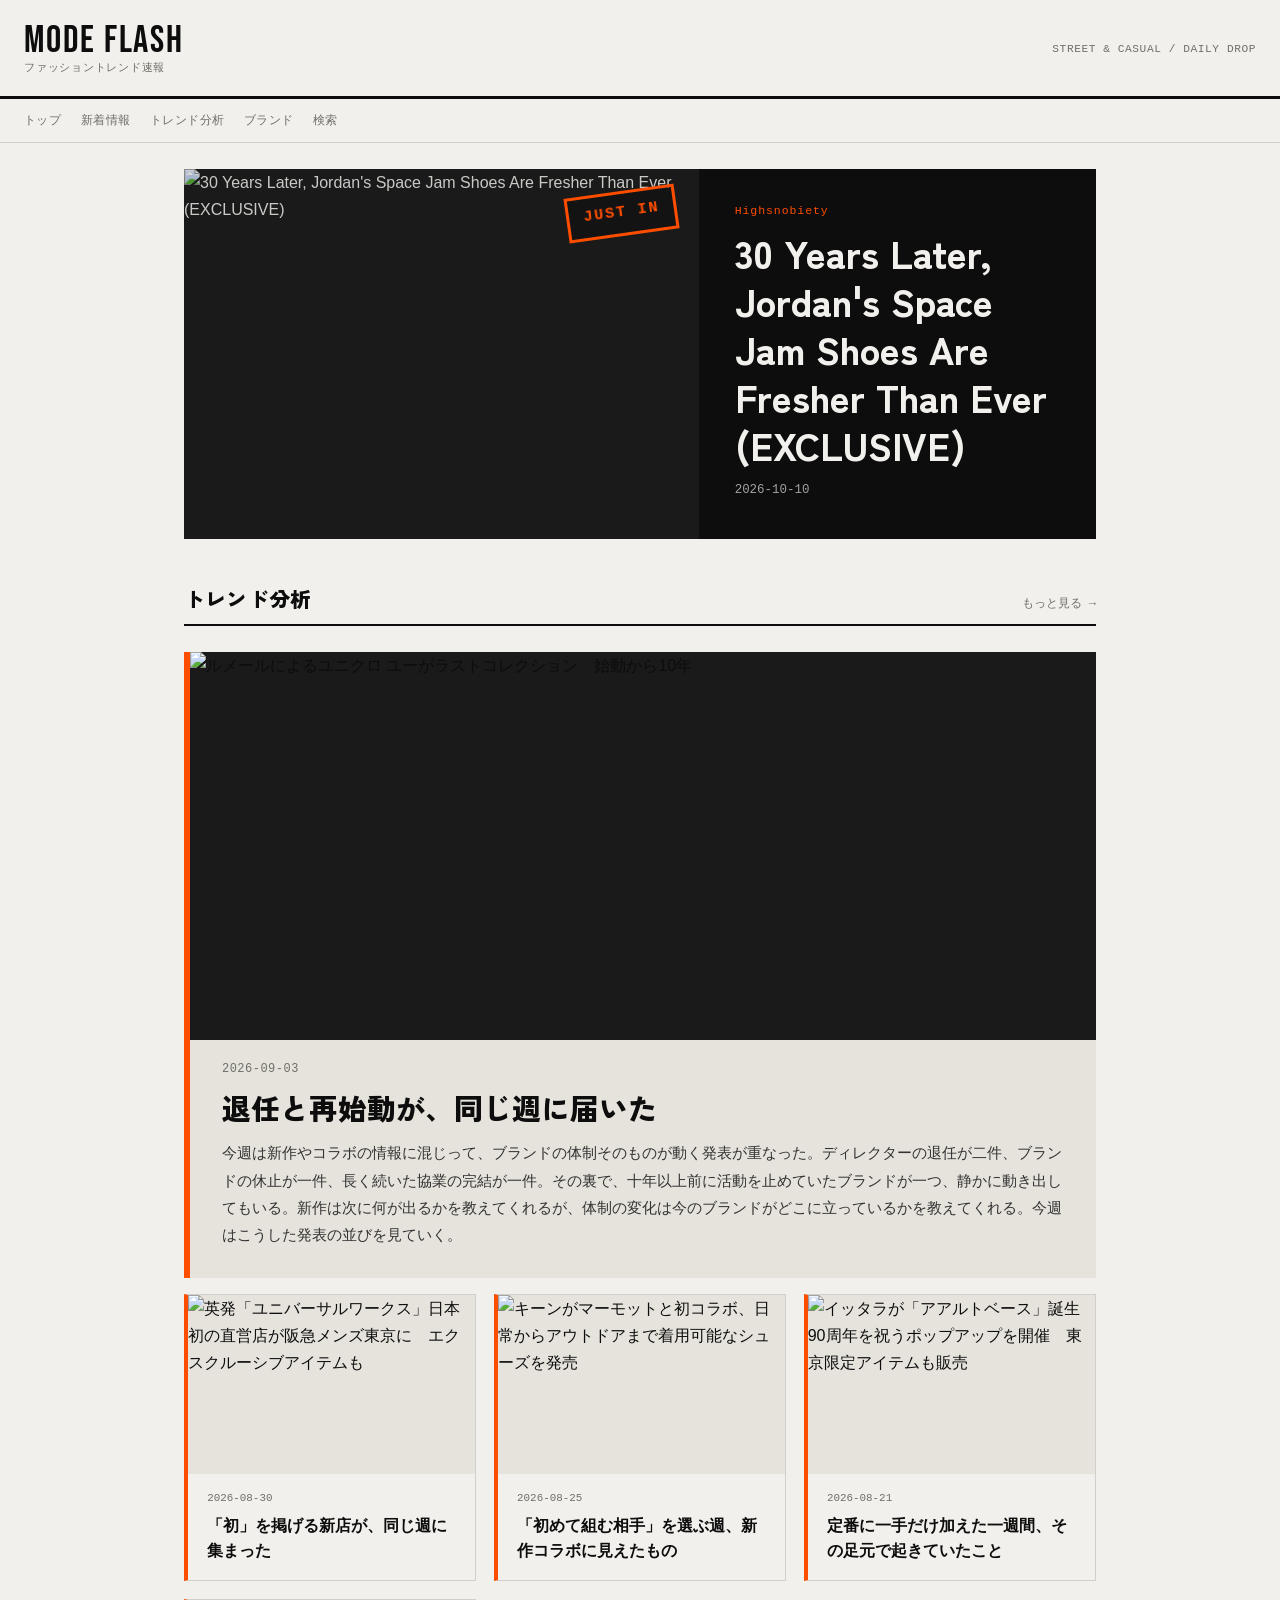
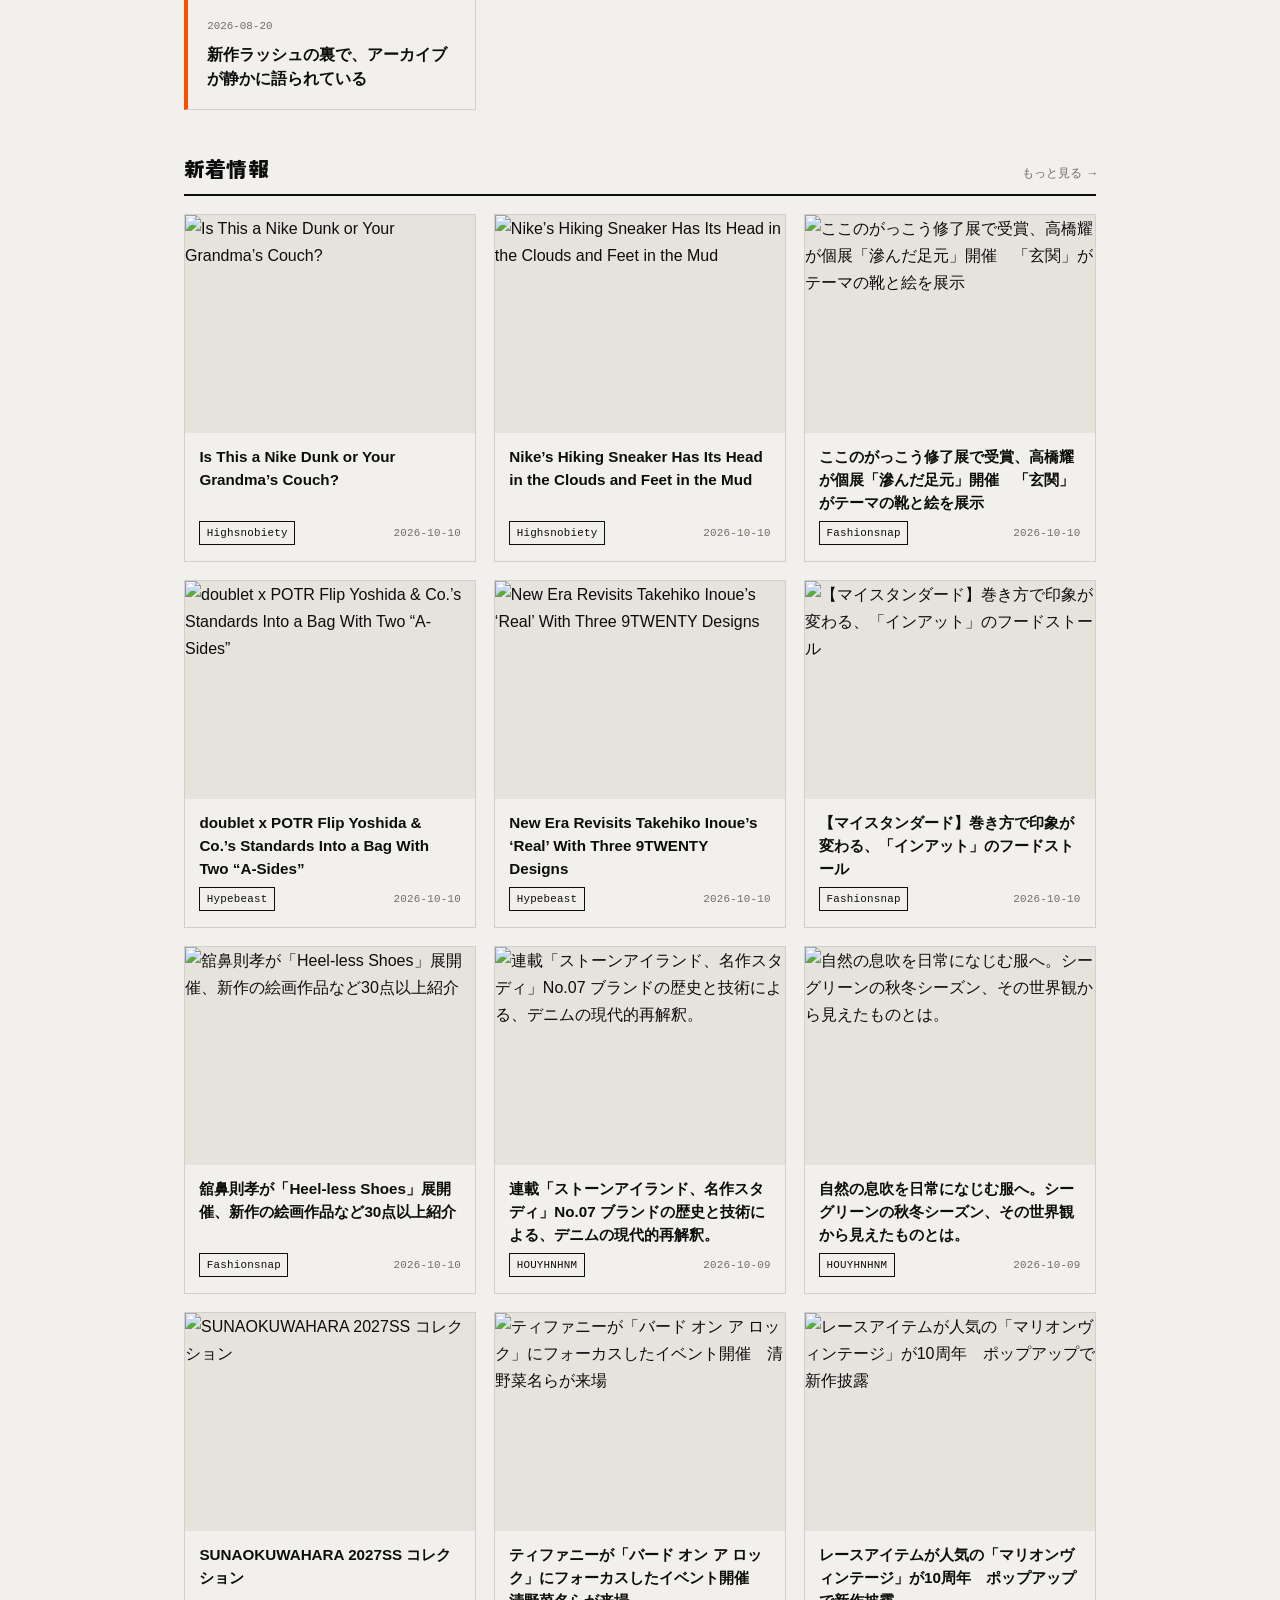
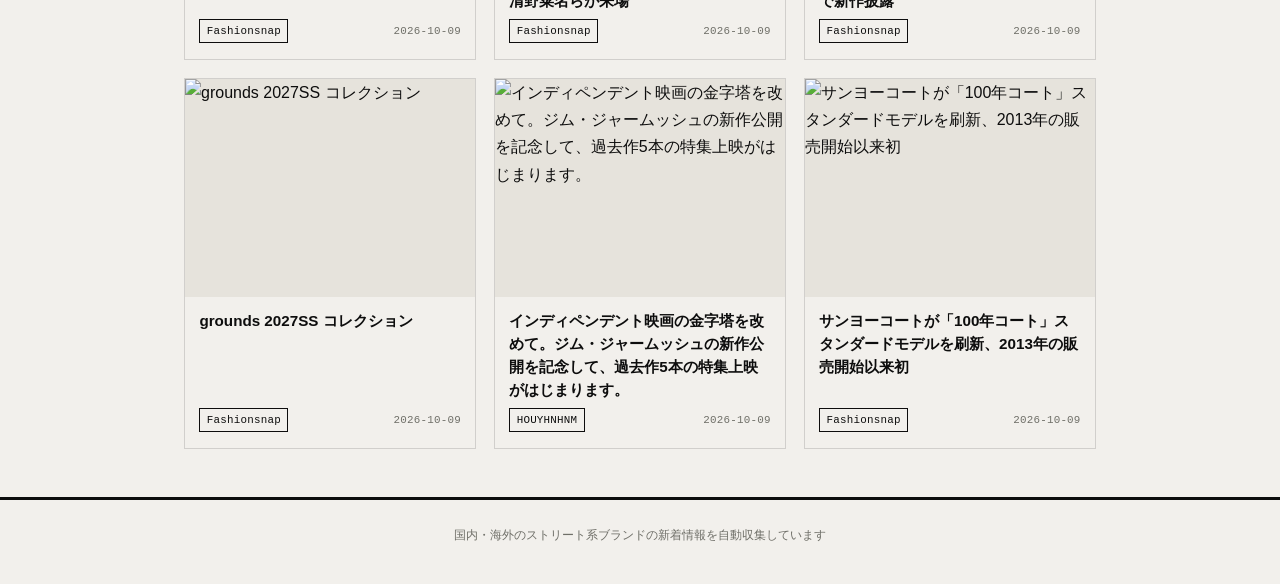
==== commit dde3f918: "chore: update feed data and rebuild site" ====
--- a/docs/index.html
+++ b/docs/index.html
@@ -29,14 +29,14 @@
 
 
 
-<a class="hero" href="https://www.fashionsnap.com/article/2026-10-10/akira-takahashi-blurred-feet/">
+<a class="hero" href="https://www.highsnobiety.com/p/jordan-space-jam-30th-anniversary-sneakers/">
   <div class="hero-media">
-    <img src="https://fashionsnap-assets.com/asset/format=auto,fit=crop,width=300,height=300/article/images/2026/10/506ff92d-5a1b-4b5e-b854-6bb6e5bebef1.jpg" alt="ここのがっこう修了展で受賞、高橋耀が個展「滲んだ足元」開催　「玄関」がテーマの靴と絵を展示">
+    <img src="https://www.highsnobiety.com/static-assets/dato/1791581648-jordan-space-jam-30th-anniversary-sneakers-0.jpg" alt="30 Years Later, Jordan&#39;s Space Jam Shoes Are Fresher Than Ever (EXCLUSIVE)">
     <span class="stamp">JUST IN</span>
   </div>
   <div class="hero-body">
-    <div class="eyebrow">Fashionsnap</div>
-    <h1>ここのがっこう修了展で受賞、高橋耀が個展「滲んだ足元」開催　「玄関」がテーマの靴と絵を展示</h1>
+    <div class="eyebrow">Highsnobiety</div>
+    <h1>30 Years Later, Jordan&#39;s Space Jam Shoes Are Fresher Than Ever (EXCLUSIVE)</h1>
     <div class="meta">2026-10-10</div>
   </div>
 </a>
@@ -106,6 +106,45 @@
 </div>
 <div class="card-grid">
 
+  <a class="card" href="https://www.highsnobiety.com/p/nike-dunk-golden-hops-brocade/">
+    <div class="thumb">
+      <img src="https://www.highsnobiety.com/static-assets/dato/1790926466-nikeswoosh.jpeg" alt="Is This a Nike Dunk or Your Grandma’s Couch?">
+    </div>
+    <div class="card-body">
+      <div class="card-title">Is This a Nike Dunk or Your Grandma’s Couch?</div>
+      <div class="card-meta">
+        <span class="source-badge">Highsnobiety</span>
+        <span>2026-10-10</span>
+      </div>
+    </div>
+  </a>
+
+  <a class="card" href="https://www.highsnobiety.com/p/nike-acg-zegama-hike-british-khaki/">
+    <div class="thumb">
+      <img src="https://www.highsnobiety.com/static-assets/dato/1791554114-nike-acg-zegama-hike-png-11.png" alt="Nike’s Hiking Sneaker Has Its Head in the Clouds and Feet in the Mud">
+    </div>
+    <div class="card-body">
+      <div class="card-title">Nike’s Hiking Sneaker Has Its Head in the Clouds and Feet in the Mud</div>
+      <div class="card-meta">
+        <span class="source-badge">Highsnobiety</span>
+        <span>2026-10-10</span>
+      </div>
+    </div>
+  </a>
+
+  <a class="card" href="https://www.fashionsnap.com/article/2026-10-10/akira-takahashi-blurred-feet/">
+    <div class="thumb">
+      <img src="https://fashionsnap-assets.com/asset/format=auto,fit=crop,width=300,height=300/article/images/2026/10/506ff92d-5a1b-4b5e-b854-6bb6e5bebef1.jpg" alt="ここのがっこう修了展で受賞、高橋耀が個展「滲んだ足元」開催　「玄関」がテーマの靴と絵を展示">
+    </div>
+    <div class="card-body">
+      <div class="card-title">ここのがっこう修了展で受賞、高橋耀が個展「滲んだ足元」開催　「玄関」がテーマの靴と絵を展示</div>
+      <div class="card-meta">
+        <span class="source-badge">Fashionsnap</span>
+        <span>2026-10-10</span>
+      </div>
+    </div>
+  </a>
+
   <a class="card" href="https://hypebeast.com/2026/10/doublet-potr-a-side-bag-khaki-black-pink-release-info">
     <div class="thumb">
       <img src="https://image-cdn.hypb.st/https%3A%2F%2Fhypebeast.com%2Fimage%2F2026%2F10%2F09%2Fdoublet-POTR-A-SIDE-BAG-khaki-black-pink-Release-Info-0.jpg?w=800&amp;cbr=1&amp;q=90&amp;fit=max" alt="doublet x POTR Flip Yoshida &amp; Co.’s Standards Into a Bag With Two “A-Sides”">
@@ -145,32 +184,6 @@
     </div>
   </a>
 
-  <a class="card" href="https://www.highsnobiety.com/p/the-whitaker-group-adidas-do-not-duplicate/">
-    <div class="thumb">
-      <img src="https://www.highsnobiety.com/static-assets/dato/1791545406-3-5.png" alt="adidas&#39; Lo Pro Staple Got a Marathon-Ready Makeover">
-    </div>
-    <div class="card-body">
-      <div class="card-title">adidas&#39; Lo Pro Staple Got a Marathon-Ready Makeover</div>
-      <div class="card-meta">
-        <span class="source-badge">Highsnobiety</span>
-        <span>2026-10-10</span>
-      </div>
-    </div>
-  </a>
-
-  <a class="card" href="https://www.highsnobiety.com/p/nike-sneaker-releases-october-week-2/">
-    <div class="thumb">
-      <img src="https://www.highsnobiety.com/static-assets/dato/1791300403-01.jpg" alt="The Best Nike Sneaker Releases This Week">
-    </div>
-    <div class="card-body">
-      <div class="card-title">The Best Nike Sneaker Releases This Week</div>
-      <div class="card-meta">
-        <span class="source-badge">Highsnobiety</span>
-        <span>2026-10-10</span>
-      </div>
-    </div>
-  </a>
-
   <a class="card" href="https://www.fashionsnap.com/article/2026-10-10/heel-less-shoes-exhibition/">
     <div class="thumb">
       <img src="https://fashionsnap-assets.com/asset/format=auto,fit=crop,width=300,height=300/article/images/2026/10/703c5b0c-51db-402c-b52a-c1243b626a5c.jpg" alt="舘鼻則孝が「Heel-less Shoes」展開催、新作の絵画作品など30点以上紹介">
@@ -180,19 +193,6 @@
       <div class="card-meta">
         <span class="source-badge">Fashionsnap</span>
         <span>2026-10-10</span>
-      </div>
-    </div>
-  </a>
-
-  <a class="card" href="https://hypebeast.com/2026/10/new-arrivals-from-hbx-gentle-monster">
-    <div class="thumb">
-      <img src="https://image-cdn.hypb.st/https%3A%2F%2Fhypebeast.com%2Fimage%2F2026%2F10%2Fvolt-mbr5-brown-brown-product-1-aa07a7ef_1791588841.jpg?w=800&amp;cbr=1&amp;q=90&amp;fit=max" alt="New Arrivals From HBX: Gentle Monster">
-    </div>
-    <div class="card-body">
-      <div class="card-title">New Arrivals From HBX: Gentle Monster</div>
-      <div class="card-meta">
-        <span class="source-badge">Hypebeast</span>
-        <span>2026-10-09</span>
       </div>
     </div>
   </a>
